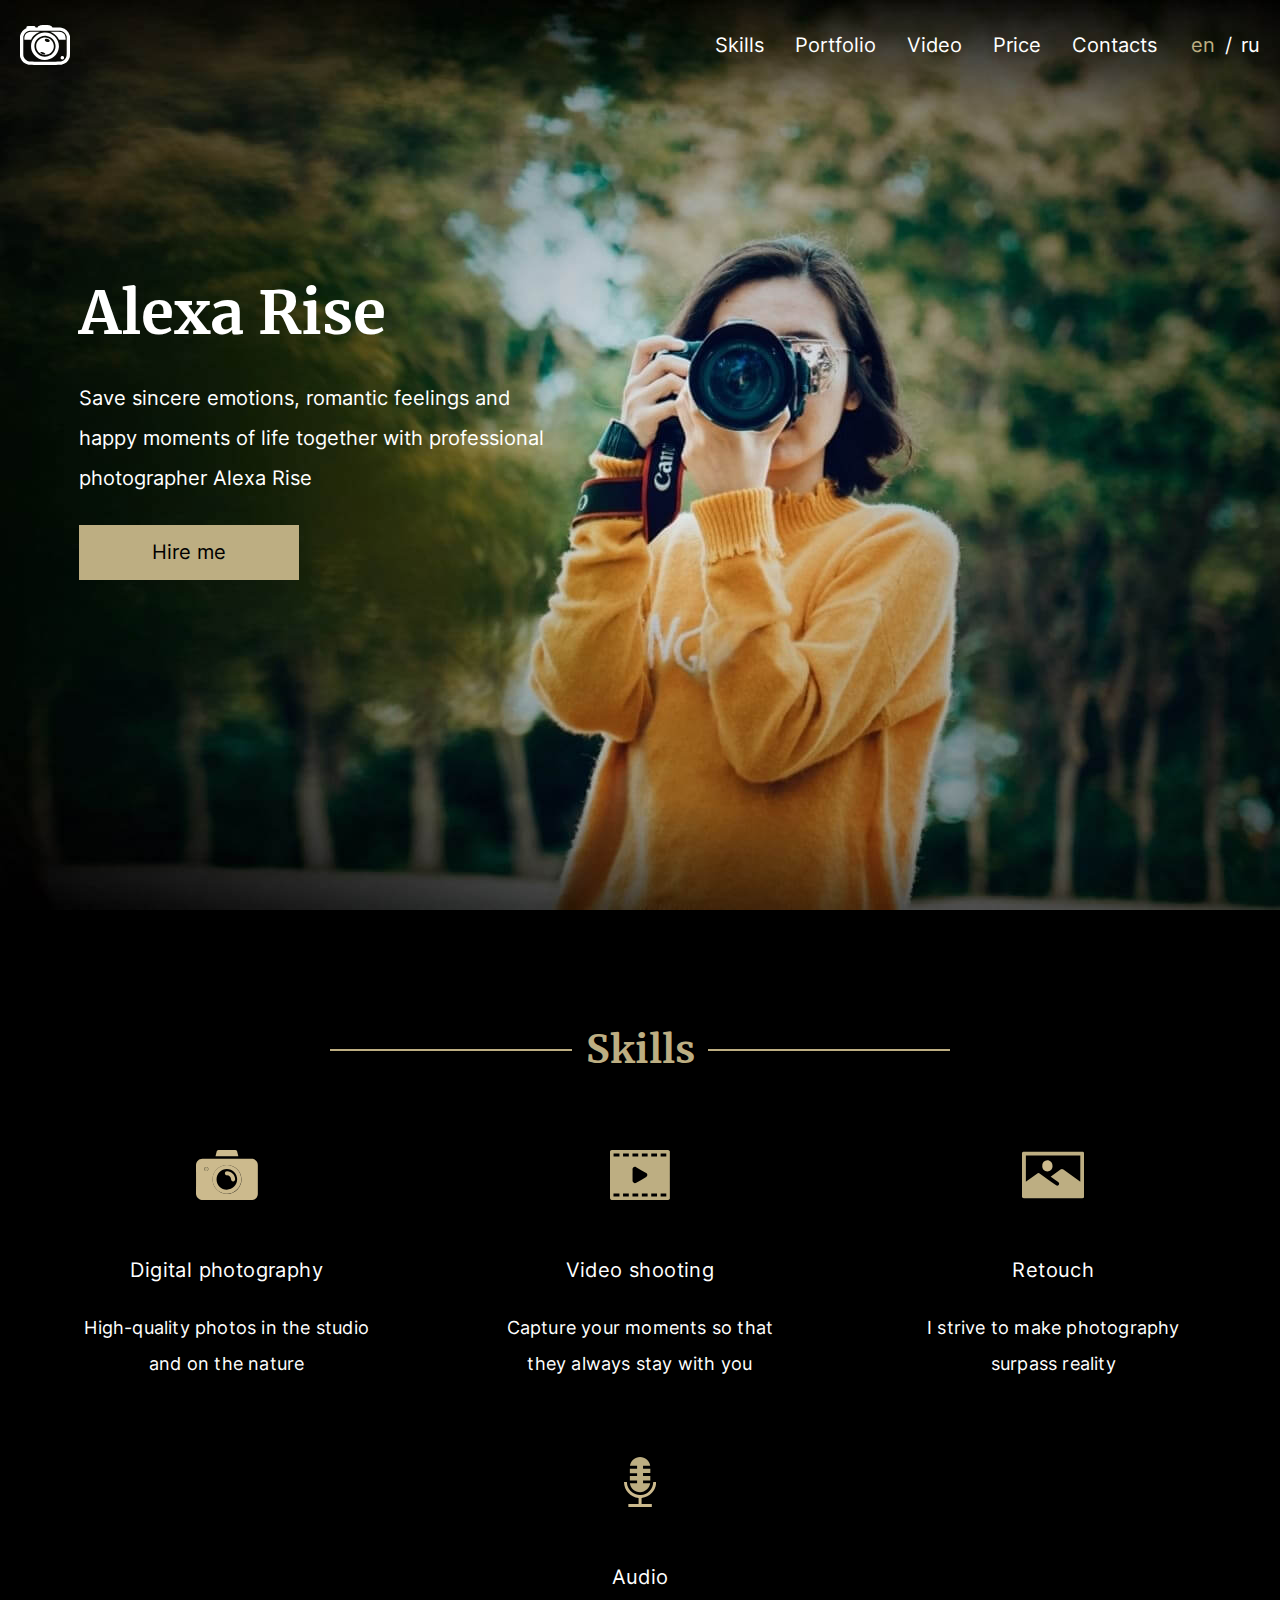
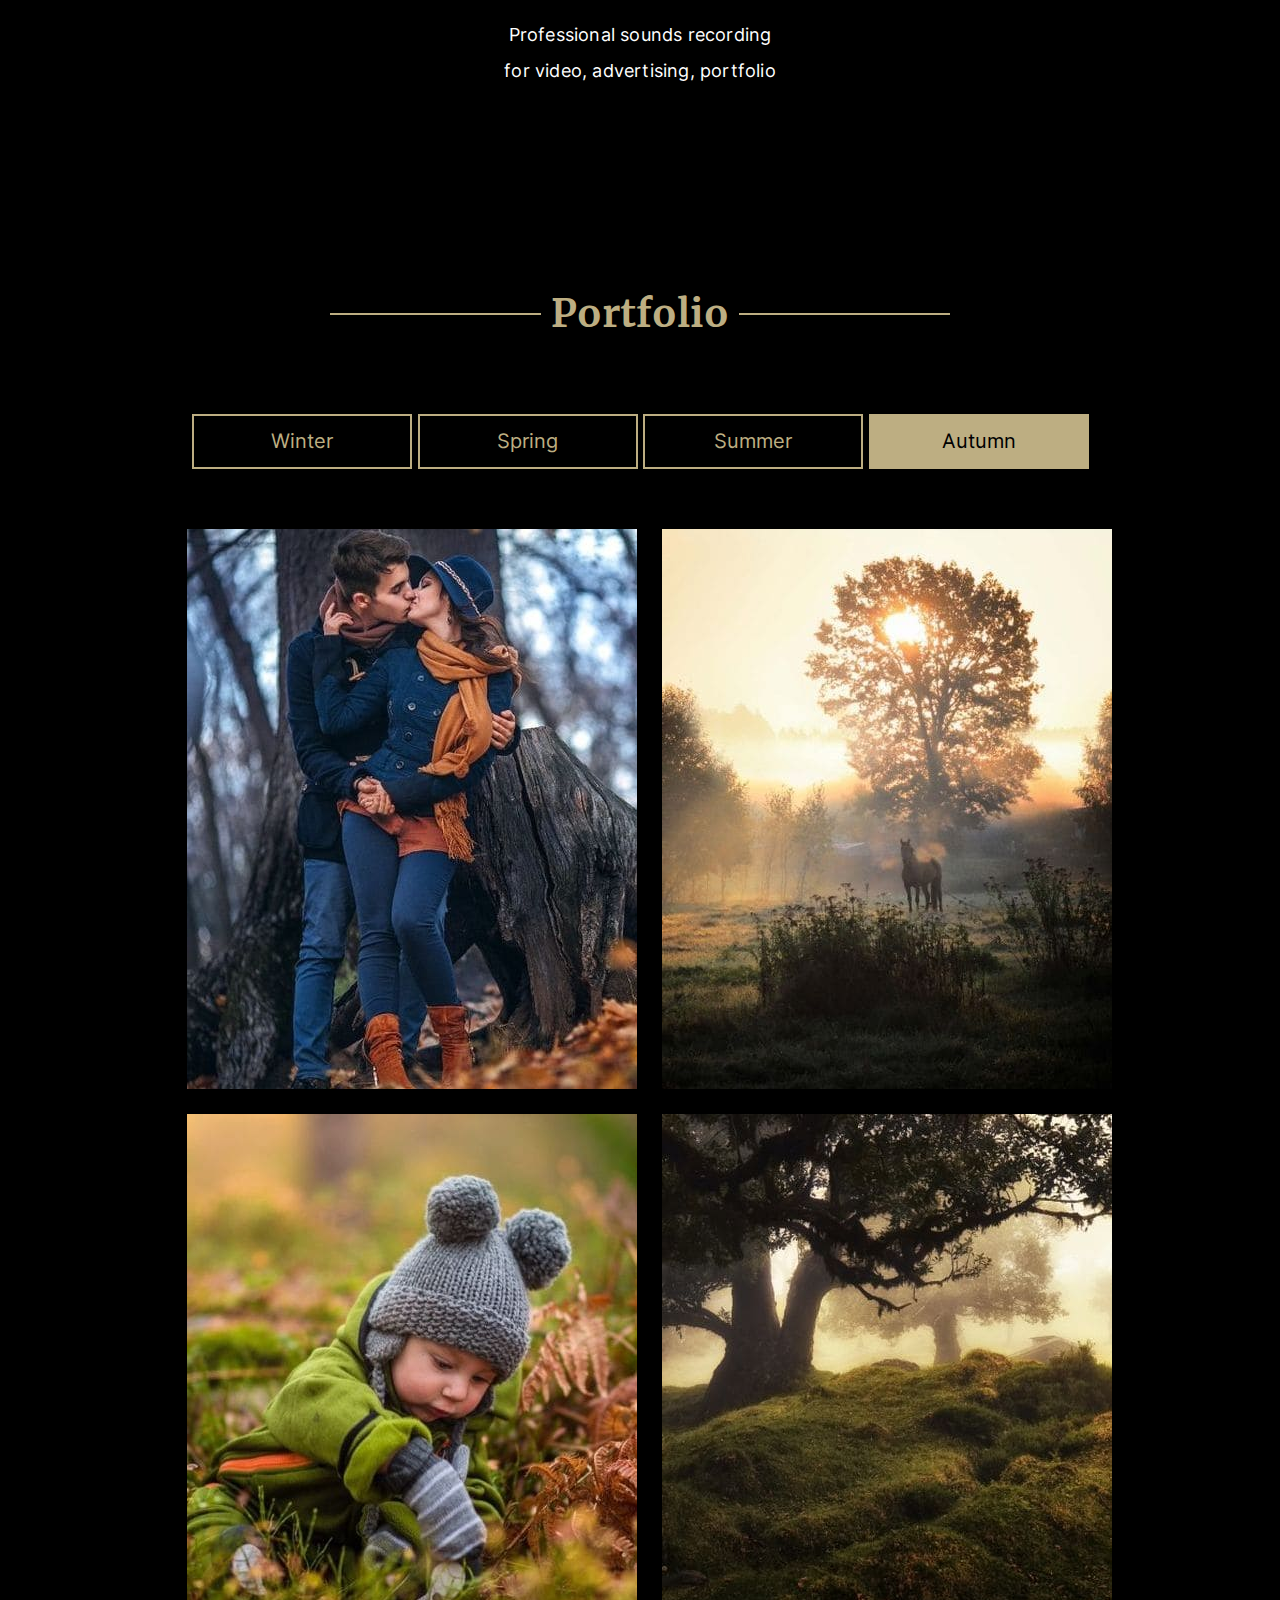
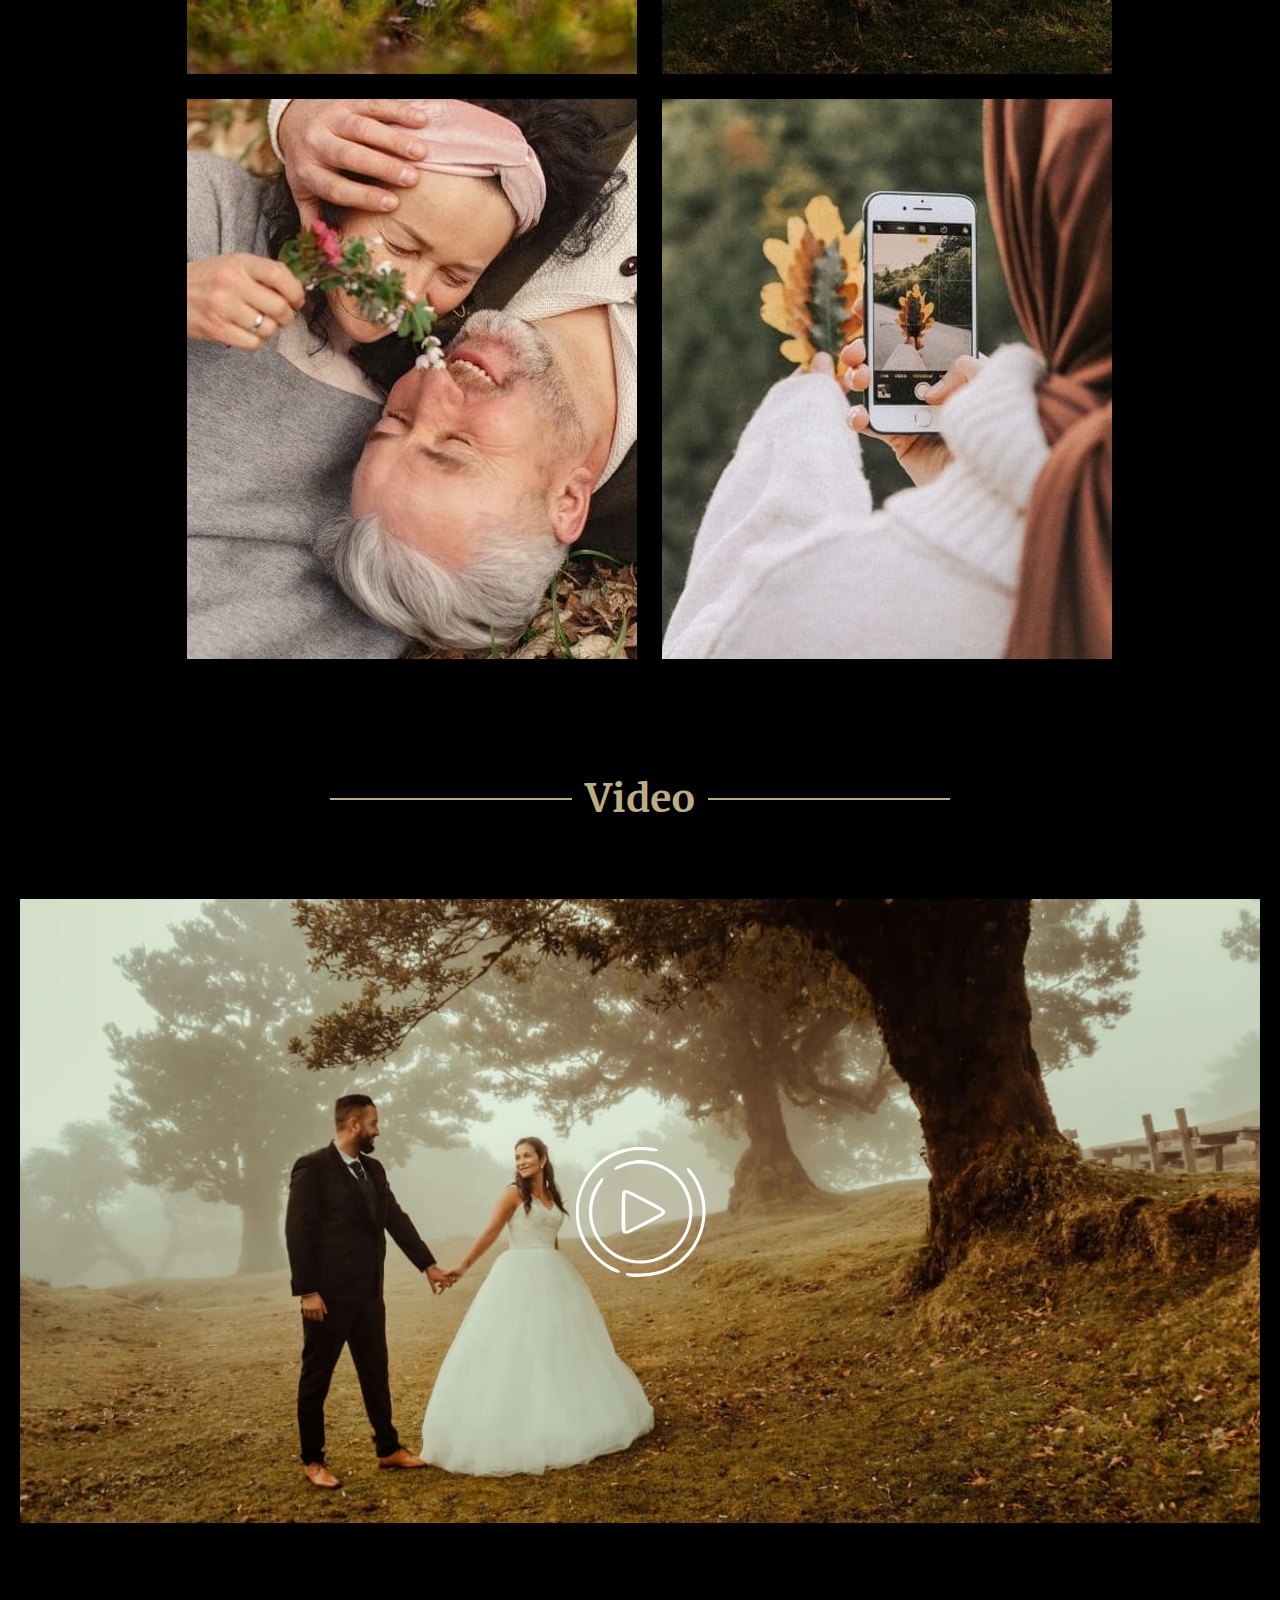
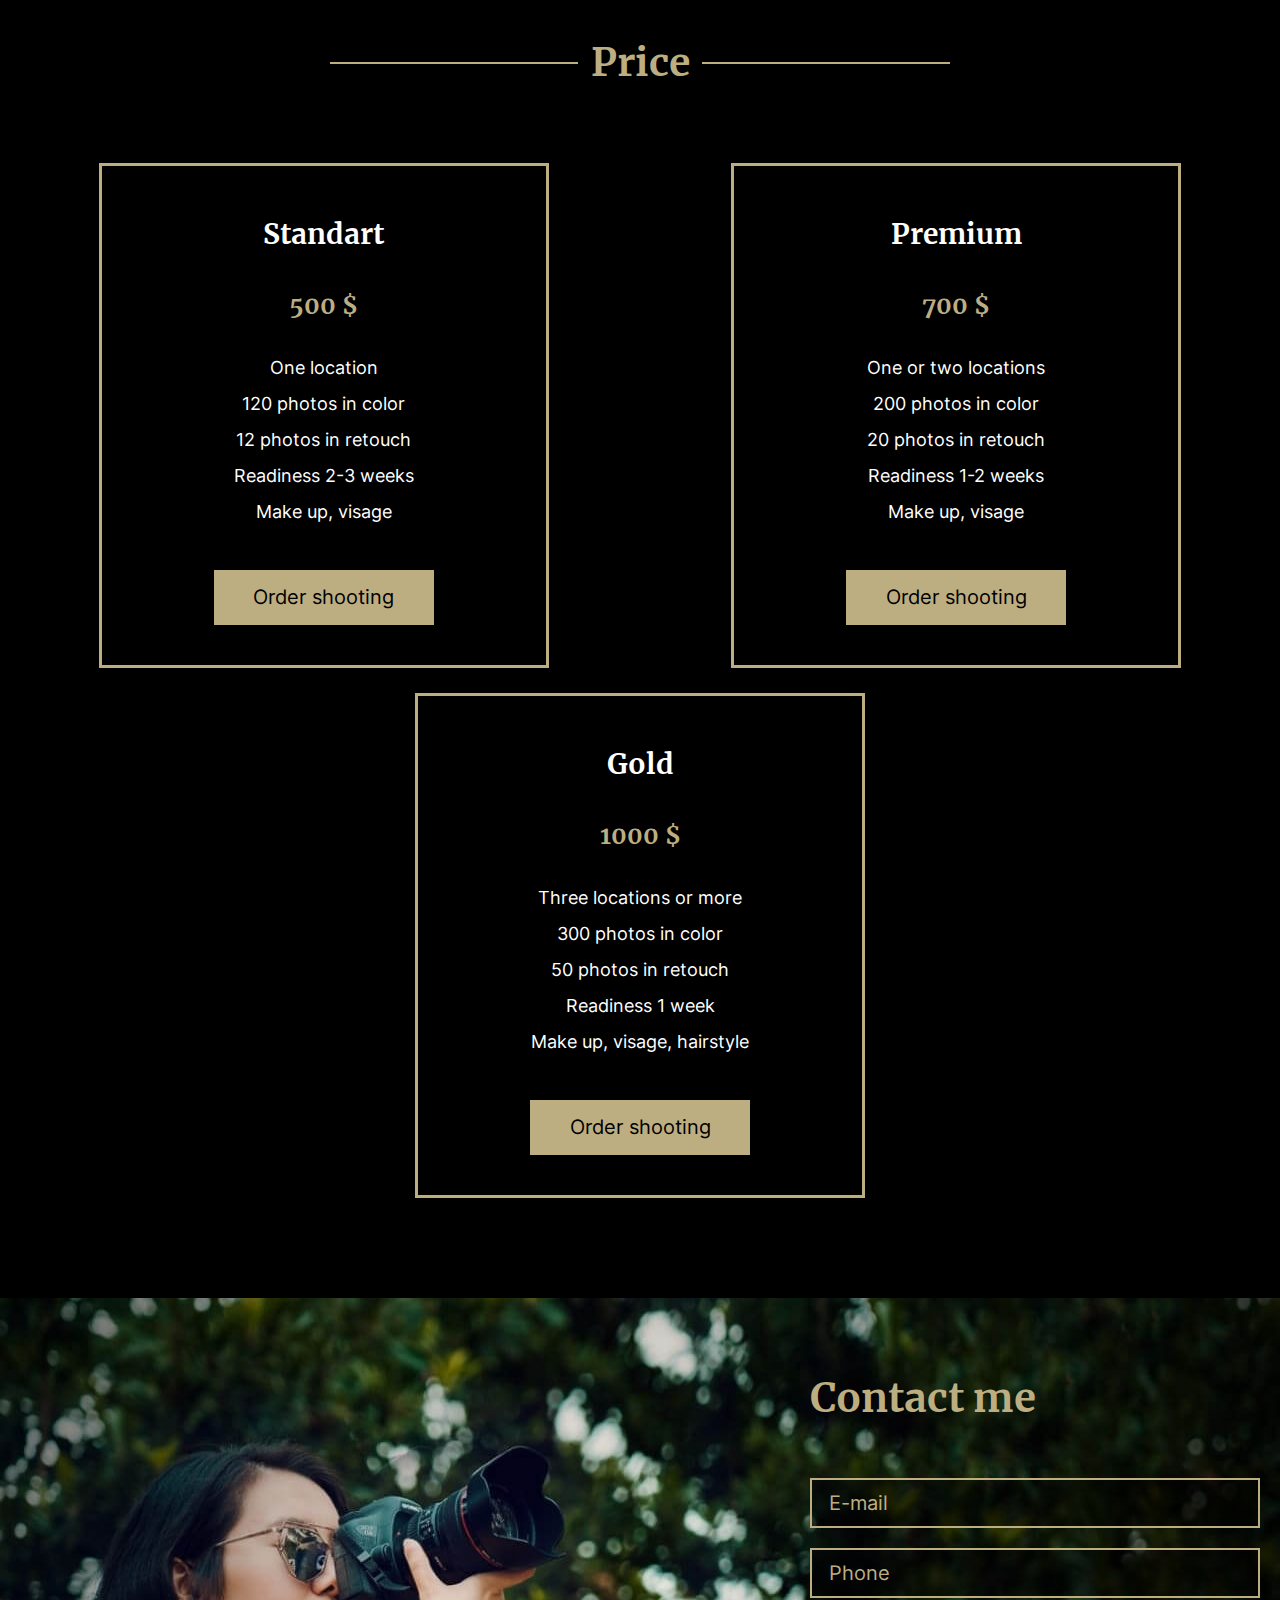
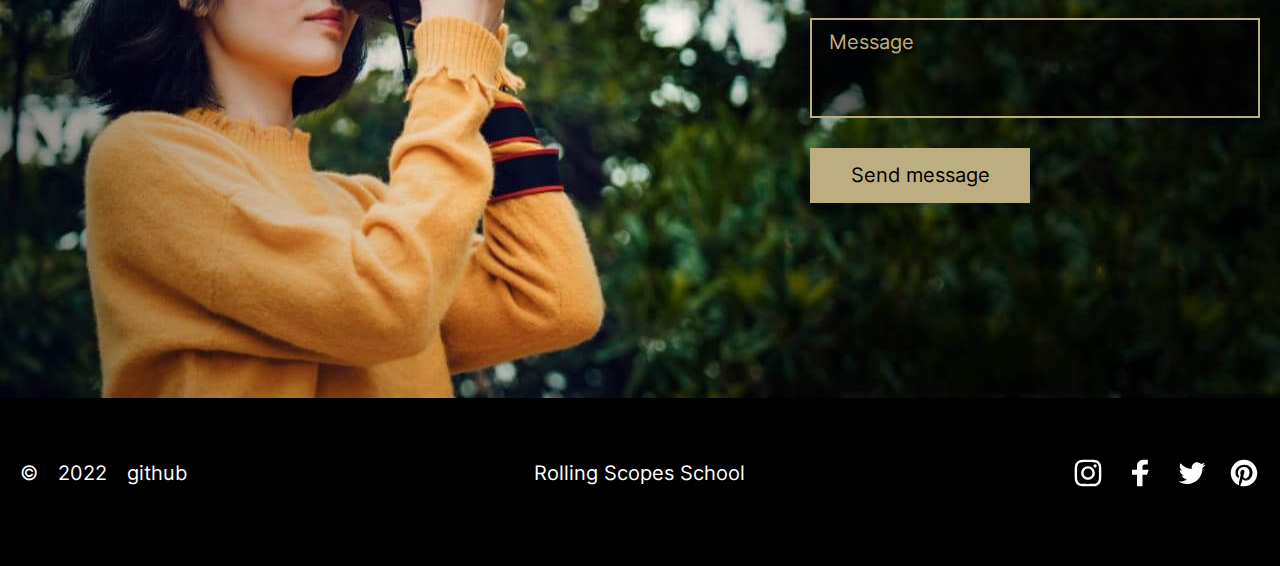
==== portfolio/index.html @ 7eafacd3 "feat: add function toggleTabs" ====
<!DOCTYPE html>
<html lang="en">

<head>
    <meta charset="UTF-8">
    <meta http-equiv="X-UA-Compatible" content="IE=edge">
    <meta name="viewport" content="width=device-width, initial-scale=1.0">
    <link rel="shortcut icon" href="assets/img/favicon.ico" type="image/x-icon">
    <link rel="stylesheet" href="styles/index.css">
    <script async src="js/cash.js"></script>
    <script defer src="js/index.js"></script>
    <title>Portfolio</title>
</head>

<body>
    <header class="header">
        <div class="container">
            <div class="header__inner">
                <svg class="icon">
                    <use xlink:href="assets/svg/sprite.svg#logo"></use>
                </svg>
                <nav class="nav ">
                    <ul class="nav__list">
                        <li class="nav__link"><a href="#skills">Skills</a></li>
                        <li class="nav__link"><a href="#portfolio">Portfolio</a></li>
                        <li class="nav__link"><a href="#video">Video</a></li>
                        <li class="nav__link"><a href="#price">Price</a></li>
                        <li class="nav__link"><a href="#contacts">Contacts</a></li>
                    </ul>
                </nav>
                <div class="lang">
                    <span class="lang__en">en</span> <span>/</span> <span class="lang__ru">ru</span>
                </div>
                <div class="hamburger" id="hamburger-1">
                    <span class="line"></span>
                    <span class="line"></span>
                    <span class="line"></span>
                </div>
                <nav class="hamburger-nav">
                    <ul class="hamburger-nav__list">
                        <li class="hamburger-nav__link"><a href="#skills">Skills</a></li>
                        <li class="hamburger-nav__link"><a href="#portfolio">Portfolio</a></li>
                        <li class="hamburger-nav__link"><a href="#video">Video</a></li>
                        <li class="hamburger-nav__link"><a href="#price">Price</a></li>
                        <li class="hamburger-nav__link"><a href="#contacts">Contacts</a></li>
                    </ul>
                </nav>
            </div>
        </div>
    </header>
    <main class="main">
        <section class="hero" id="hero">
            <div class="container">
                <div class="hero__inner">
                    <h1 class="hero__title">Alexa Rise</h1>
                    <div class="hero__text">Save sincere emotions, romantic feelings and happy moments of life together
                        with
                        professional photographer Alexa Rise</div>
                    <button class="btn active">Hire me</button>
                </div>
            </div>
        </section>
        <section class="skills" id="skills">
            <div class="container">
                <div class="skills__inner">
                    <div class="title">
                        <h2>Skills</h2>
                    </div>
                    <div class="content">
                        <div class="content__item">
                            <div class="content__item__title">Digital photography</div>
                            <div class="content__item__text">High-quality photos in the studio and on the nature</div>
                        </div>
                        <div class="content__item">
                            <div class="content__item__title">Video shooting</div>
                            <div class="content__item__text">Capture your moments so that they&nbsp;always stay with you
                            </div>
                        </div>
                        <div class="content__item">
                            <div class="content__item__title">Retouch</div>
                            <div class="content__item__text">I strive to make photography surpass reality</div>
                        </div>
                        <div class="content__item">
                            <div class="content__item__title">Audio</div>
                            <div class="content__item__text">Professional sounds recording for&nbsp;video, advertising,
                                portfolio</div>
                        </div>
                    </div>
                </div>
            </div>
        </section>
        <section class="portfolio" id="portfolio">
            <div class="container">
                <div class="portfolio__inner">
                    <div class="title">
                        <h2>Portfolio</h2>
                    </div>
                    <div class="tabs">
                        <div class="tabs__item">
                            <button class="btn" data-season="winter">Winter</button>
                            <button class="btn" data-season="spring">Spring</button>
                        </div>
                        <div class="tabs__item">
                            <button class="btn" data-season="summer">Summer</button>
                            <button class="btn active" data-season="autumn">Autumn</button>
                        </div>
                    </div>
                    <div class="tabs-content">
                        <img src="assets/img/autumn/1.jpg" alt="photo">
                        <img src="assets/img/autumn/2.jpg" alt="photo">
                        <img src="assets/img/autumn/3.jpg" alt="photo">
                        <img src="assets/img/autumn/4.jpg" alt="photo">
                        <img src="assets/img/autumn/5.jpg" alt="photo">
                        <img src="assets/img/autumn/6.jpg" alt="photo">
                    </div>
                </div>
            </div>
        </section>
        <section class="video" id="video">
            <div class="container">
                <div class="video__inner">
                    <div class="title">
                        <h2>Video</h2>
                    </div>
                    <div class="video-content">
                        <img class="video-content__player" src="assets/img/video_player.jpg" alt="video">
                        <button class="video-content__btn active"><svg class="icon">
                                <use xlink:href="assets/svg/sprite.svg#play_unvisited"></use>
                            </svg></button>
                    </div>
                </div>
            </div>
        </section>
        <section class="price" id="price">
            <div class="container">
                <div class="price__inner">
                    <div class="title">
                        <h2>Price</h2>
                    </div>
                    <div class="cards">
                        <div class="cards__item">
                            <div class="cards__item-header">Standart</div>
                            <div class="cards__item-price">500 $</div>
                            <div class="cards__item-text">One location <br>
                                120 photos in color <br>
                                12 photos in retouch <br>
                                Readiness 2-3 weeks <br>
                                Make up, visage <br>
                            </div>
                            <button class="btn active">Order shooting</button>
                        </div>
                        <div class="cards__item">
                            <div class="cards__item-header">Premium</div>
                            <div class="cards__item-price">700 $</div>
                            <div class="cards__item-text">One or two locations <br>
                                200 photos in color <br>
                                20 photos in retouch <br>
                                Readiness 1-2 weeks <br>
                                Make up, visage <br>
                            </div>
                            <button class="btn active">Order shooting</button>
                        </div>
                        <div class="cards__item">
                            <div class="cards__item-header">Gold</div>
                            <div class="cards__item-price">1000 $</div>
                            <div class="cards__item-text">Three locations or more <br>
                                300 photos in color <br>
                                50 photos in retouch <br>
                                Readiness 1 week <br>
                                Make up, visage, hairstyle <br>
                            </div>
                            <button class="btn active">Order shooting</button>
                        </div>
                    </div>
                </div>
            </div>
        </section>
        <section class="contacts" id="contacts">
            <div class="container">
                <div class="contacts__inner">
                    <form action="#" class="form">
                        <h2 class="form__title">Contact me</h2>
                        <input class="form__email" type="email" name="email" placeholder="E-mail" required>
                        <input class="form__tel" type="tel" name="tel" placeholder="Phone" required>
                        <textarea class="form__textarea" name="message" placeholder="Message"></textarea>
                        <button class="btn active" type="submit" name="submit">Send message</button>
                    </form>
                </div>
            </div>
        </section>
    </main>
    <footer class="footer">
        <div class="container">
            <div class="footer__inner">
                <div class="footer__inner-copy"><span>©</span><span>2022</span><a href="https://github.com/diXrom"
                        target="_blank">github</a></div>
                <div class="footer__inner-rss"><a href="https://rs.school/js-stage0/" target="_blank">Rolling Scopes
                        School</a></div>
                <div class="footer__inner-contacts">
                    <ul>
                        <li><a href="#"><svg class="icon">
                                    <use xlink:href="assets/svg/sprite.svg#inst"></use>
                                </svg></a></li>
                        <li><a href="#"><svg class="icon">
                                    <use xlink:href="assets/svg/sprite.svg#fb"></use>
                                </svg></a></li>
                        <li><a href="#"><svg class="icon">
                                    <use xlink:href="assets/svg/sprite.svg#tw"></use>
                                </svg></a></li>
                        <li><a href="#"><svg class="icon">
                                    <use xlink:href="assets/svg/sprite.svg#pinterest"></use>
                                </svg></a></li>
                    </ul>
                </div>
            </div>
        </div>
    </footer>
</body>

</html>
---- portfolio/styles/index.css ----
/*========================== Typography =================================================================*/
@font-face {
  font-family: Merriweather;
  src: url("../assets/fonts/MerriweatherSans-Bold.ttf");
  font-weight: 700;
}

@font-face {
  font-family: Inter;
  src: url("../assets/fonts/Inter-Bold.ttf");
  font-weight: 700;
}

@font-face {
  font-family: Inter;
  src: url("../assets/fonts/Inter-Regular.ttf");
  font-weight: 400;
}

/*========================== Normalize =================================================================*/
html {
  line-height: 1.15;
  /* 1 */
  -webkit-text-size-adjust: 100%;
  /* 2 */
}

body {
  margin: 0;
}

main {
  display: block;
}

h1 {
  font-size: 2em;
  margin: 0.67em 0;
}

hr {
  -webkit-box-sizing: content-box;
          box-sizing: content-box;
  /* 1 */
  height: 0;
  /* 1 */
  overflow: visible;
  /* 2 */
}

pre {
  font-family: monospace, monospace;
  /* 1 */
  font-size: 1em;
  /* 2 */
}

a {
  background-color: transparent;
}

abbr[title] {
  border-bottom: none;
  /* 1 */
  text-decoration: underline;
  /* 2 */
  -webkit-text-decoration: underline dotted;
          text-decoration: underline dotted;
  /* 2 */
}

b,
strong {
  font-weight: bolder;
}

code,
kbd,
samp {
  font-family: monospace, monospace;
  /* 1 */
  font-size: 1em;
  /* 2 */
}

small {
  font-size: 80%;
}

sub,
sup {
  font-size: 75%;
  line-height: 0;
  position: relative;
  vertical-align: baseline;
}

sub {
  bottom: -0.25em;
}

sup {
  top: -0.5em;
}

img {
  border-style: none;
}

button,
input,
optgroup,
select,
textarea {
  font-family: inherit;
  /* 1 */
  font-size: 100%;
  /* 1 */
  line-height: 1.15;
  /* 1 */
  margin: 0;
  /* 2 */
}

button,
input {
  /* 1 */
  overflow: visible;
}

button,
select {
  /* 1 */
  text-transform: none;
}

button,
[type="button"],
[type="reset"],
[type="submit"] {
  -webkit-appearance: button;
}

button::-moz-focus-inner,
[type="button"]::-moz-focus-inner,
[type="reset"]::-moz-focus-inner,
[type="submit"]::-moz-focus-inner {
  border-style: none;
  padding: 0;
}

button:-moz-focusring,
[type="button"]:-moz-focusring,
[type="reset"]:-moz-focusring,
[type="submit"]:-moz-focusring {
  outline: 1px dotted ButtonText;
}

fieldset {
  padding: 0.35em 0.75em 0.625em;
}

legend {
  -webkit-box-sizing: border-box;
          box-sizing: border-box;
  /* 1 */
  color: inherit;
  /* 2 */
  display: table;
  /* 1 */
  max-width: 100%;
  /* 1 */
  padding: 0;
  /* 3 */
  white-space: normal;
  /* 1 */
}

progress {
  vertical-align: baseline;
}

textarea {
  overflow: auto;
}

[type="checkbox"],
[type="radio"] {
  -webkit-box-sizing: border-box;
          box-sizing: border-box;
  /* 1 */
  padding: 0;
  /* 2 */
}

[type="number"]::-webkit-inner-spin-button,
[type="number"]::-webkit-outer-spin-button {
  height: auto;
}

[type="search"] {
  -webkit-appearance: textfield;
  /* 1 */
  outline-offset: -2px;
  /* 2 */
}

[type="search"]::-webkit-search-decoration {
  -webkit-appearance: none;
}

::-webkit-file-upload-button {
  -webkit-appearance: button;
  /* 1 */
  font: inherit;
  /* 2 */
}

details {
  display: block;
}

summary {
  display: list-item;
}

template {
  display: none;
}

[hidden] {
  display: none;
}

/*========================== PAGE/reset/tools ======================================================================*/
*,
*::after,
*::before {
  -webkit-box-sizing: border-box;
          box-sizing: border-box;
}

html {
  scroll-behavior: smooth;
}

a {
  color: inherit;
  text-decoration: none;
}

h1,
h2,
h3 {
  margin: 0;
}

html,
body {
  font-family: Inter, sans-serif;
  font-weight: 400;
  font-size: 20px;
  line-height: 50px;
  color: #ffffff;
  background: #000000;
}

@media (max-width: 768px) {
  html,
  body {
    overflow-x: hidden;
  }
}

.container {
  max-width: 1440px;
  margin: 0 auto;
  padding: 0 20px;
}

@media (max-width: 485px) {
  .container {
    overflow-x: hidden;
  }
}

.icon {
  width: 50px;
  height: 50px;
  fill: #ffffff;
  -webkit-transition: fill 0.3s ease-in-out;
  transition: fill 0.3s ease-in-out;
}

.icon:hover {
  fill: #bdae82;
}

.btn {
  height: 55px;
  width: 220px;
  font-family: inherit;
  background-color: transparent;
  border: 2px solid #bdae82;
  color: #bdae82;
  cursor: pointer;
  -webkit-transition: color 0.3s ease-in-out;
  transition: color 0.3s ease-in-out;
}

.btn.active {
  background-color: #bdae82;
  border: 0;
  color: #000000;
}

.btn:hover {
  color: #ffffff;
}

.hide {
  display: none;
}

.show {
  display: block;
}

/*========================== HEADER ======================================================================*/
.header {
  background: url(../assets/img/bg1.jpg) no-repeat center 0;
}

@media (max-width: 768px) {
  .header {
    height: 30px;
    background-position: -5px -30px;
    background-size: auto 620px;
  }
}

.header__inner {
  display: -webkit-box;
  display: -ms-flexbox;
  display: flex;
  -webkit-box-align: center;
      -ms-flex-align: center;
          align-items: center;
}

@media (max-width: 768px) {
  .header__inner {
    padding: 20px 28px;
  }
}

@media (max-width: 768px) {
  .header__inner .icon {
    margin-left: 13px;
  }
}

@media (max-width: 350px) {
  .header__inner {
    -ms-flex-wrap: wrap;
        flex-wrap: wrap;
    -webkit-box-pack: start;
        -ms-flex-pack: start;
            justify-content: start;
    text-align: start;
    -webkit-box-align: start;
        -ms-flex-align: start;
            align-items: start;
  }
}

@media (max-width: 350px) {
  .header__inner > * {
    -webkit-box-flex: 1;
        -ms-flex: 1 1 100%;
            flex: 1 1 100%;
  }
}

.nav {
  margin-left: auto;
  -webkit-transition: all 0.3s ease-in-out;
  transition: all 0.3s ease-in-out;
}

.nav__list {
  display: -webkit-box;
  display: -ms-flexbox;
  display: flex;
}

.nav__link {
  list-style: none;
  margin-right: 31px;
}

.nav__link a {
  -webkit-transition: color 0.3s ease-in-out;
  transition: color 0.3s ease-in-out;
}

.nav__link a:hover {
  color: #bdae82;
}

@media (max-width: 768px) {
  .nav {
    display: none;
  }
}

.hamburger-nav {
  position: absolute;
  z-index: 10;
  top: 0;
  display: none;
  height: 100vh;
  width: 80%;
  right: -768px;
  -webkit-transition: right 0.5s ease-in-out;
  transition: right 0.5s ease-in-out;
  background: #000000;
}

@media (max-width: 768px) {
  .hamburger-nav {
    display: block;
  }
}

@media (max-width: 620px) {
  .hamburger-nav {
    width: 100%;
    text-align: center;
  }
}

.hamburger-nav__list {
  display: -webkit-box;
  display: -ms-flexbox;
  display: flex;
  -webkit-box-orient: vertical;
  -webkit-box-direction: normal;
      -ms-flex-direction: column;
          flex-direction: column;
  margin: 146px 124px;
  padding: 0;
}

.hamburger-nav__link {
  list-style: none;
  margin-bottom: 34px;
}

.hamburger-nav__link a {
  -webkit-transition: color 0.3s ease-in-out;
  transition: color 0.3s ease-in-out;
  font-size: 35px;
}

.hamburger-nav__link a:hover {
  color: #bdae82;
}

.hamburger-nav.active {
  right: 0;
}

.lang__en {
  color: #bdae82;
  cursor: pointer;
}

@media (max-width: 768px) {
  .lang__en {
    margin-right: -10.6px;
  }
}

.lang__ru {
  cursor: pointer;
}

.lang span:not(first-child) {
  margin-left: 3.4px;
}

@media (max-width: 768px) {
  .lang span:not(first-child) {
    margin-left: 15.4px;
  }
}

@media (max-width: 768px) {
  .lang {
    margin-left: auto;
  }
}

.hamburger:hover {
  cursor: pointer;
}

.hamburger.active .line:nth-child(2) {
  opacity: 0;
}

.hamburger.active .line:nth-child(1) {
  -webkit-transform: translateY(12px) rotate(45deg);
          transform: translateY(12px) rotate(45deg);
}

.hamburger.active .line:nth-child(3) {
  -webkit-transform: translateY(-9.5px) rotate(-45deg);
          transform: translateY(-9.5px) rotate(-45deg);
}

.hamburger .line {
  display: none;
  width: 50px;
  height: 3px;
  background-color: #ecf0f1;
  margin: 8px 0 8px 20px;
  -webkit-transition: -webkit-transform 0.3s ease-in-out;
  transition: -webkit-transform 0.3s ease-in-out;
  transition: transform 0.3s ease-in-out;
  transition: transform 0.3s ease-in-out, -webkit-transform 0.3s ease-in-out;
}

@media (max-width: 768px) {
  .hamburger .line {
    display: block;
  }
}

.hamburger.active {
  position: absolute;
  top: 25px;
  right: 48px;
  z-index: 11;
}

/*========================== HERO ========================================================================*/
.hero {
  background-image: url("../assets/img/bg1.jpg");
  background-position: center -90px;
  background-repeat: no-repeat;
}

@media (max-width: 768px) {
  .hero {
    height: 590px;
    background-position: -5px -60px;
    background-size: auto 620px;
  }
}

.hero__inner {
  padding: 157px 0 330px 59px;
  max-width: 549px;
}

@media (max-width: 768px) {
  .hero__inner {
    padding: 157px 100px 330px 40px;
  }
}

.hero__title {
  font-family: Merriweather, serif;
  font-weight: bold;
  font-size: 60px;
  line-height: 131px;
}

@media (max-width: 768px) {
  .hero__title {
    font-weight: 400;
    font-size: 32px;
    line-height: 26px;
    padding-bottom: 40px;
  }
}

.hero__text {
  margin-bottom: 27px;
  font-family: Inter;
  font-weight: 400;
  font-size: 20px;
  line-height: 40px;
}

@media (max-width: 768px) {
  .hero__text {
    line-height: 24px;
    padding-bottom: 32px;
  }
}

/*========================== SKILLS ======================================================================*/
@media (max-width: 768px) {
  .skills__inner {
    padding: 0 20px;
  }
}

.skills__inner .title {
  position: relative;
  padding-top: 100px;
  padding-bottom: 60px;
  width: 50%;
  margin: 0 auto;
  font-family: Merriweather;
  font-weight: bold;
  font-size: 26px;
  line-height: 80px;
  text-align: center;
  color: #bdae82;
  overflow-x: hidden;
}

@media (max-width: 768px) {
  .skills__inner .title {
    padding-top: 50px;
    padding-bottom: 44px;
    font-size: 22px;
    width: 55%;
    margin: 0 167px 0 160px;
  }
}

@media (max-width: 750px) {
  .skills__inner .title {
    width: 50%;
    margin: 0 auto;
  }
}

.skills__inner .title::after {
  content: "";
  display: block;
  height: 2px;
  width: 39%;
  position: absolute;
  top: 58%;
  right: 0;
  background-color: #bdae82;
}

@media (max-width: 1268px) {
  .skills__inner .title::after {
    width: 32%;
  }
}

@media (max-width: 768px) {
  .skills__inner .title::after {
    top: 51%;
  }
}

@media (max-width: 700px) {
  .skills__inner .title::after {
    width: 25%;
  }
}

.skills__inner .title::before {
  content: "";
  display: block;
  height: 2px;
  width: 39%;
  position: absolute;
  top: 58%;
  left: 0;
  background-color: #bdae82;
}

@media (max-width: 1268px) {
  .skills__inner .title::before {
    width: 32%;
  }
}

@media (max-width: 768px) {
  .skills__inner .title::before {
    top: 51%;
  }
}

@media (max-width: 700px) {
  .skills__inner .title::before {
    width: 25%;
  }
}

.content {
  display: -webkit-box;
  display: -ms-flexbox;
  display: flex;
  -webkit-box-pack: justify;
      -ms-flex-pack: justify;
          justify-content: space-between;
  -ms-flex-wrap: wrap;
      flex-wrap: wrap;
}

@media (max-width: 1337px) {
  .content {
    -ms-flex-pack: distribute;
        justify-content: space-around;
    -ms-flex-line-pack: justify;
        align-content: space-between;
  }
}

.content__item {
  padding-top: 95px;
  max-width: 320px;
  text-align: center;
}

@media (max-width: 1337px) {
  .content__item {
    padding-bottom: 75px;
  }
}

@media (max-width: 768px) {
  .content__item {
    padding-top: 76px;
    width: 300px;
  }
}

.content__item:nth-child(1) {
  background: url("../assets/svg/camera.svg") center top/62px 50px no-repeat;
}

.content__item:nth-child(2) {
  background: url("../assets/svg/video.svg") center top/62px 50px no-repeat;
}

@media (max-width: 768px) {
  .content__item:nth-child(2) {
    margin-right: -15px;
  }
}

.content__item:nth-child(3) {
  background: url("../assets/svg/image.svg") center top/62px 50px no-repeat;
}

.content__item:nth-child(4) {
  background: url("../assets/svg/mic.svg") center top/62px 50px no-repeat;
}

@media (max-width: 768px) {
  .content__item:nth-child(4) {
    margin-right: -15px;
  }
}

.content__item__title {
  margin-bottom: 15px;
  letter-spacing: 0.4px;
}

.content__item__text {
  font-size: 18px;
  line-height: 36px;
  letter-spacing: 0.2px;
}

@media (max-width: 768px) {
  .content__item__text {
    line-height: 22px;
    letter-spacing: 0;
  }
}

/*========================== PORTFOLIO ===================================================================*/
.portfolio__inner .title {
  position: relative;
  padding-top: 110px;
  padding-bottom: 60px;
  width: 50%;
  margin: 0 auto;
  font-family: Merriweather;
  font-weight: bold;
  font-size: 26px;
  line-height: 80px;
  text-align: center;
  color: #bdae82;
  overflow-x: hidden;
}

@media (max-width: 768px) {
  .portfolio__inner .title {
    padding-top: 85px;
    padding-bottom: 50px;
    font-size: 22px;
    width: 50%;
    margin: 0 167px 0 187px;
  }
}

@media (max-width: 750px) {
  .portfolio__inner .title {
    width: 50%;
    margin: 0 auto;
  }
}

@media (max-width: 650px) {
  .portfolio__inner .title {
    width: 70%;
  }
}

.portfolio__inner .title::after {
  content: "";
  display: block;
  height: 2px;
  width: 39%;
  position: absolute;
  top: 58%;
  right: 0;
  background-color: #bdae82;
}

@media (min-width: 1269px) {
  .portfolio__inner .title::after {
    width: 34%;
    top: 59.5%;
  }
}

@media (max-width: 1268px) {
  .portfolio__inner .title::after {
    width: 24%;
  }
}

@media (max-width: 768px) {
  .portfolio__inner .title::after {
    top: 57.5%;
  }
}

@media (max-width: 700px) {
  .portfolio__inner .title::after {
    width: 25%;
  }
}

.portfolio__inner .title::before {
  content: "";
  display: block;
  height: 2px;
  width: 39%;
  position: absolute;
  top: 58%;
  left: 0;
  background-color: #bdae82;
}

@media (min-width: 1269px) {
  .portfolio__inner .title::before {
    width: 34%;
    top: 59.5%;
  }
}

@media (max-width: 1268px) {
  .portfolio__inner .title::before {
    width: 24%;
  }
}

@media (max-width: 768px) {
  .portfolio__inner .title::before {
    top: 57.5%;
  }
}

@media (max-width: 700px) {
  .portfolio__inner .title::before {
    width: 25%;
  }
}

.tabs {
  display: -webkit-box;
  display: -ms-flexbox;
  display: flex;
  -ms-flex-wrap: wrap;
      flex-wrap: wrap;
  gap: 5px;
  -webkit-box-pack: center;
      -ms-flex-pack: center;
          justify-content: center;
  margin-bottom: 60px;
}

@media (max-width: 768px) {
  .tabs__item {
    margin-left: 18px;
  }
}

@media (max-width: 521px) {
  .tabs {
    text-align: center;
  }
}

.tabs-content {
  display: -webkit-box;
  display: -ms-flexbox;
  display: flex;
  gap: 25px;
  -ms-flex-wrap: wrap;
      flex-wrap: wrap;
  -webkit-box-pack: center;
      -ms-flex-pack: center;
          justify-content: center;
}

@media (max-width: 1456px) {
  .tabs-content {
    margin-left: 18px;
  }
}

/*========================== VIDEO =======================================================================*/
.video__inner .title {
  position: relative;
  padding-top: 100px;
  padding-bottom: 60px;
  width: 50%;
  margin: 0 auto;
  font-family: Merriweather;
  font-weight: bold;
  font-size: 26px;
  line-height: 80px;
  text-align: center;
  color: #bdae82;
  overflow-x: hidden;
}

@media (max-width: 768px) {
  .video__inner .title {
    padding-top: 80px;
    padding-bottom: 50px;
    font-size: 22px;
    width: 50%;
    margin: 0 167px 0 187px;
  }
}

@media (max-width: 750px) {
  .video__inner .title {
    width: 50%;
    margin: 0 auto;
  }
}

.video__inner .title::after {
  content: "";
  display: block;
  height: 2px;
  width: 39%;
  position: absolute;
  top: 58%;
  right: 0;
  background-color: #bdae82;
}

@media (max-width: 1268px) {
  .video__inner .title::after {
    width: 32%;
  }
}

@media (max-width: 768px) {
  .video__inner .title::after {
    top: 56.5%;
  }
}

@media (max-width: 700px) {
  .video__inner .title::after {
    width: 25%;
  }
}

.video__inner .title::before {
  content: "";
  display: block;
  height: 2px;
  width: 39%;
  position: absolute;
  top: 58%;
  left: 0;
  background-color: #bdae82;
}

@media (max-width: 1268px) {
  .video__inner .title::before {
    width: 32%;
  }
}

@media (max-width: 768px) {
  .video__inner .title::before {
    top: 56.5%;
  }
}

@media (max-width: 700px) {
  .video__inner .title::before {
    width: 25%;
  }
}

.video-content {
  position: relative;
}

@media (max-width: 768px) {
  .video-content {
    margin: 0 -20px;
    overflow-x: hidden;
  }
}

.video-content__btn {
  position: absolute;
  top: 50%;
  left: 50%;
  background: transparent;
  border: 0;
}

.video-content__btn .icon {
  width: 130px;
  height: 130px;
  -webkit-transform: translate(-54%, -57%);
          transform: translate(-54%, -57%);
}

@media (max-width: 768px) {
  .video-content__btn .icon {
    width: 65px;
    height: 65px;
    -webkit-transform: translate(-49%, -64%);
            transform: translate(-49%, -64%);
  }
}

@media (min-width: 769px) {
  .video-content__player {
    width: 100%;
    max-width: 1400px;
  }
}

@media (max-width: 768px) {
  .video-content__player {
    max-width: 808px;
    height: 418px;
  }
}

/*========================== PRICE =======================================================================*/
.price__inner {
  margin-bottom: 100px;
}

@media (max-width: 768px) {
  .price__inner {
    margin-bottom: 13px;
  }
}

.price__inner .title {
  position: relative;
  padding-top: 82px;
  padding-bottom: 60px;
  width: 50%;
  margin: 0 auto;
  font-family: Merriweather;
  font-weight: bold;
  font-size: 26px;
  line-height: 80px;
  text-align: center;
  color: #bdae82;
  overflow-x: hidden;
}

@media (max-width: 768px) {
  .price__inner .title {
    padding-top: 62px;
    padding-bottom: 50px;
    font-size: 22px;
    width: 50%;
    margin: 0 167px 0 187px;
  }
}

@media (max-width: 750px) {
  .price__inner .title {
    width: 50%;
    margin: 0 auto;
  }
}

.price__inner .title::after {
  content: "";
  display: block;
  height: 2px;
  width: 39%;
  position: absolute;
  top: 58%;
  right: 0;
  background-color: #bdae82;
}

@media (min-width: 1269px) {
  .price__inner .title::after {
    width: 40%;
    top: 54.5%;
  }
}

@media (max-width: 1268px) {
  .price__inner .title::after {
    width: 33%;
  }
}

@media (max-width: 768px) {
  .price__inner .title::after {
    top: 53%;
  }
}

@media (max-width: 700px) {
  .price__inner .title::after {
    width: 25%;
  }
}

.price__inner .title::before {
  content: "";
  display: block;
  height: 2px;
  width: 39%;
  position: absolute;
  top: 58%;
  left: 0;
  background-color: #bdae82;
}

@media (min-width: 1269px) {
  .price__inner .title::before {
    width: 40%;
    top: 54.5%;
  }
}

@media (max-width: 1268px) {
  .price__inner .title::before {
    width: 33%;
  }
}

@media (max-width: 768px) {
  .price__inner .title::before {
    top: 53%;
  }
}

@media (max-width: 700px) {
  .price__inner .title::before {
    width: 25%;
  }
}

.cards {
  display: -webkit-box;
  display: -ms-flexbox;
  display: flex;
  gap: 25px;
  -ms-flex-wrap: wrap;
      flex-wrap: wrap;
  -webkit-box-pack: justify;
      -ms-flex-pack: justify;
          justify-content: space-between;
}

@media (max-width: 1457px) {
  .cards {
    -ms-flex-pack: distribute;
        justify-content: space-around;
  }
}

.cards__item {
  -webkit-box-flex: 0;
      -ms-flex: 0 1 450px;
          flex: 0 1 450px;
  display: -webkit-box;
  display: -ms-flexbox;
  display: flex;
  gap: 20px;
  padding: 40px 0px;
  -webkit-box-orient: vertical;
  -webkit-box-direction: normal;
      -ms-flex-direction: column;
          flex-direction: column;
  text-align: center;
  -webkit-box-align: center;
      -ms-flex-align: center;
          align-items: center;
  -webkit-box-pack: justify;
      -ms-flex-pack: justify;
          justify-content: space-between;
  border: 3px solid #bdae82;
}

@media (max-width: 768px) {
  .cards__item {
    -webkit-box-flex: 0;
        -ms-flex: 0 1 420px;
            flex: 0 1 420px;
    margin: 0 0 25px 18px;
  }
}

.cards__item-header {
  font-family: Merriweather;
  font-weight: bold;
  font-size: 28px;
  line-height: 56px;
}

.cards__item-price {
  font-family: Merriweather;
  font-weight: bold;
  font-size: 24px;
  line-height: 48px;
  color: #bdae82;
}

.cards__item-text {
  font-family: Inter;
  font-weight: normal;
  font-size: 18px;
  line-height: 36px;
  padding-bottom: 20px;
}

/*========================== CONTACTS ====================================================================*/
.contacts {
  background: url("../assets/img/bg2.jpg") center center/auto 700px no-repeat;
}

@media (max-width: 768px) {
  .contacts {
    background-size: 1200px 600px;
    background-position: center 43px;
  }
}

.contacts__inner {
  display: -webkit-box;
  display: -ms-flexbox;
  display: flex;
  -webkit-box-pack: end;
      -ms-flex-pack: end;
          justify-content: end;
  padding: 60px 0 195px 0;
}

@media (max-width: 768px) {
  .contacts__inner {
    -webkit-box-pack: center;
        -ms-flex-pack: center;
            justify-content: center;
    padding: 102px 0px 118px 17px;
    text-align: center;
  }
}

.contacts__inner .form {
  display: -webkit-box;
  display: -ms-flexbox;
  display: flex;
  width: 450px;
  -webkit-box-orient: vertical;
  -webkit-box-direction: normal;
      -ms-flex-direction: column;
          flex-direction: column;
  row-gap: 20px;
}

.contacts__inner .form__title {
  padding-bottom: 20px;
  font-family: Merriweather;
  font-size: 40px;
  font-weight: 700;
  line-height: 80px;
  color: #bdae82;
}

@media (max-width: 768px) {
  .contacts__inner .form__title {
    font-size: 32px;
    line-height: 64px;
  }
}

.contacts__inner .form__email {
  height: 50px;
  color: #ffffff;
  font-family: inherit;
  font-size: 20px;
  padding: 5px 17px;
  background: rgba(0, 0, 0, 0.5);
  border: 2px solid #bdae82;
}

.contacts__inner .form__email::-webkit-input-placeholder {
  font-family: inherit;
  font-size: 20px;
  line-height: 40px;
  color: #bdae82;
}

.contacts__inner .form__email:-ms-input-placeholder {
  font-family: inherit;
  font-size: 20px;
  line-height: 40px;
  color: #bdae82;
}

.contacts__inner .form__email::-ms-input-placeholder {
  font-family: inherit;
  font-size: 20px;
  line-height: 40px;
  color: #bdae82;
}

.contacts__inner .form__email::placeholder {
  font-family: inherit;
  font-size: 20px;
  line-height: 40px;
  color: #bdae82;
}

.contacts__inner .form__tel {
  height: 50px;
  color: #ffffff;
  font-family: inherit;
  font-size: 20px;
  padding: 5px 17px;
  background: rgba(0, 0, 0, 0.5);
  border: 2px solid #bdae82;
}

.contacts__inner .form__tel::-webkit-input-placeholder {
  font-family: inherit;
  font-size: 20px;
  line-height: 40px;
  color: #bdae82;
}

.contacts__inner .form__tel:-ms-input-placeholder {
  font-family: inherit;
  font-size: 20px;
  line-height: 40px;
  color: #bdae82;
}

.contacts__inner .form__tel::-ms-input-placeholder {
  font-family: inherit;
  font-size: 20px;
  line-height: 40px;
  color: #bdae82;
}

.contacts__inner .form__tel::placeholder {
  font-family: inherit;
  font-size: 20px;
  line-height: 40px;
  color: #bdae82;
}

.contacts__inner .form__textarea {
  height: 100px;
  margin-bottom: 10px;
  color: #ffffff;
  font-family: inherit;
  font-size: 20px;
  padding: 2px 17px;
  background: rgba(0, 0, 0, 0.5);
  border: 2px solid #bdae82;
  resize: none;
}

.contacts__inner .form__textarea::-webkit-input-placeholder {
  font-family: inherit;
  font-size: 20px;
  line-height: 40px;
  color: #bdae82;
}

.contacts__inner .form__textarea:-ms-input-placeholder {
  font-family: inherit;
  font-size: 20px;
  line-height: 40px;
  color: #bdae82;
}

.contacts__inner .form__textarea::-ms-input-placeholder {
  font-family: inherit;
  font-size: 20px;
  line-height: 40px;
  color: #bdae82;
}

.contacts__inner .form__textarea::placeholder {
  font-family: inherit;
  font-size: 20px;
  line-height: 40px;
  color: #bdae82;
}

@media (max-width: 768px) {
  .contacts__inner .form .btn {
    margin-left: 115px;
  }
}

/*========================== FOOTER ======================================================================*/
.footer {
  padding: 50px 0;
}

@media (max-width: 768px) {
  .footer {
    padding: 8px 0;
  }
}

.footer__inner {
  display: -webkit-box;
  display: -ms-flexbox;
  display: flex;
  -webkit-box-pack: justify;
      -ms-flex-pack: justify;
          justify-content: space-between;
  -ms-flex-wrap: wrap;
      flex-wrap: wrap;
}

@media (max-width: 768px) {
  .footer__inner {
    -webkit-box-pack: center;
        -ms-flex-pack: center;
            justify-content: center;
    text-align: center;
    -webkit-box-align: center;
        -ms-flex-align: center;
            align-items: center;
  }
}

@media (max-width: 768px) {
  .footer__inner div {
    -webkit-box-flex: 0;
        -ms-flex: 0 1 100%;
            flex: 0 1 100%;
  }
}

.footer__inner-copy span {
  margin-right: 20px;
}

@media (max-width: 768px) {
  .footer__inner-copy span {
    margin-right: 22px;
  }
}

.footer__inner-copy a {
  margin-right: 80px;
  -webkit-transition: color 0.3s ease-in-out;
  transition: color 0.3s ease-in-out;
}

.footer__inner-copy a:hover {
  color: #bdae82;
}

@media (max-width: 768px) {
  .footer__inner-copy {
    margin-left: 90px;
  }
}

.footer__inner-rss a {
  -webkit-transition: color 0.3s ease-in-out;
  transition: color 0.3s ease-in-out;
}

.footer__inner-rss a:hover {
  color: #bdae82;
}

@media (max-width: 768px) {
  .footer__inner-rss {
    margin: -10px -13px 7px 0;
  }
}

.footer__inner-contacts ul {
  display: -webkit-box;
  display: -ms-flexbox;
  display: flex;
  margin: 0;
}

@media (max-width: 768px) {
  .footer__inner-contacts ul {
    -webkit-box-pack: center;
        -ms-flex-pack: center;
            justify-content: center;
  }
}

.footer__inner-contacts ul li {
  list-style: none;
}

.footer__inner-contacts ul li .icon {
  width: 32px;
  margin-left: 20px;
}

@media (max-width: 768px) {
  .footer__inner-contacts {
    margin-right: 42px;
  }
}
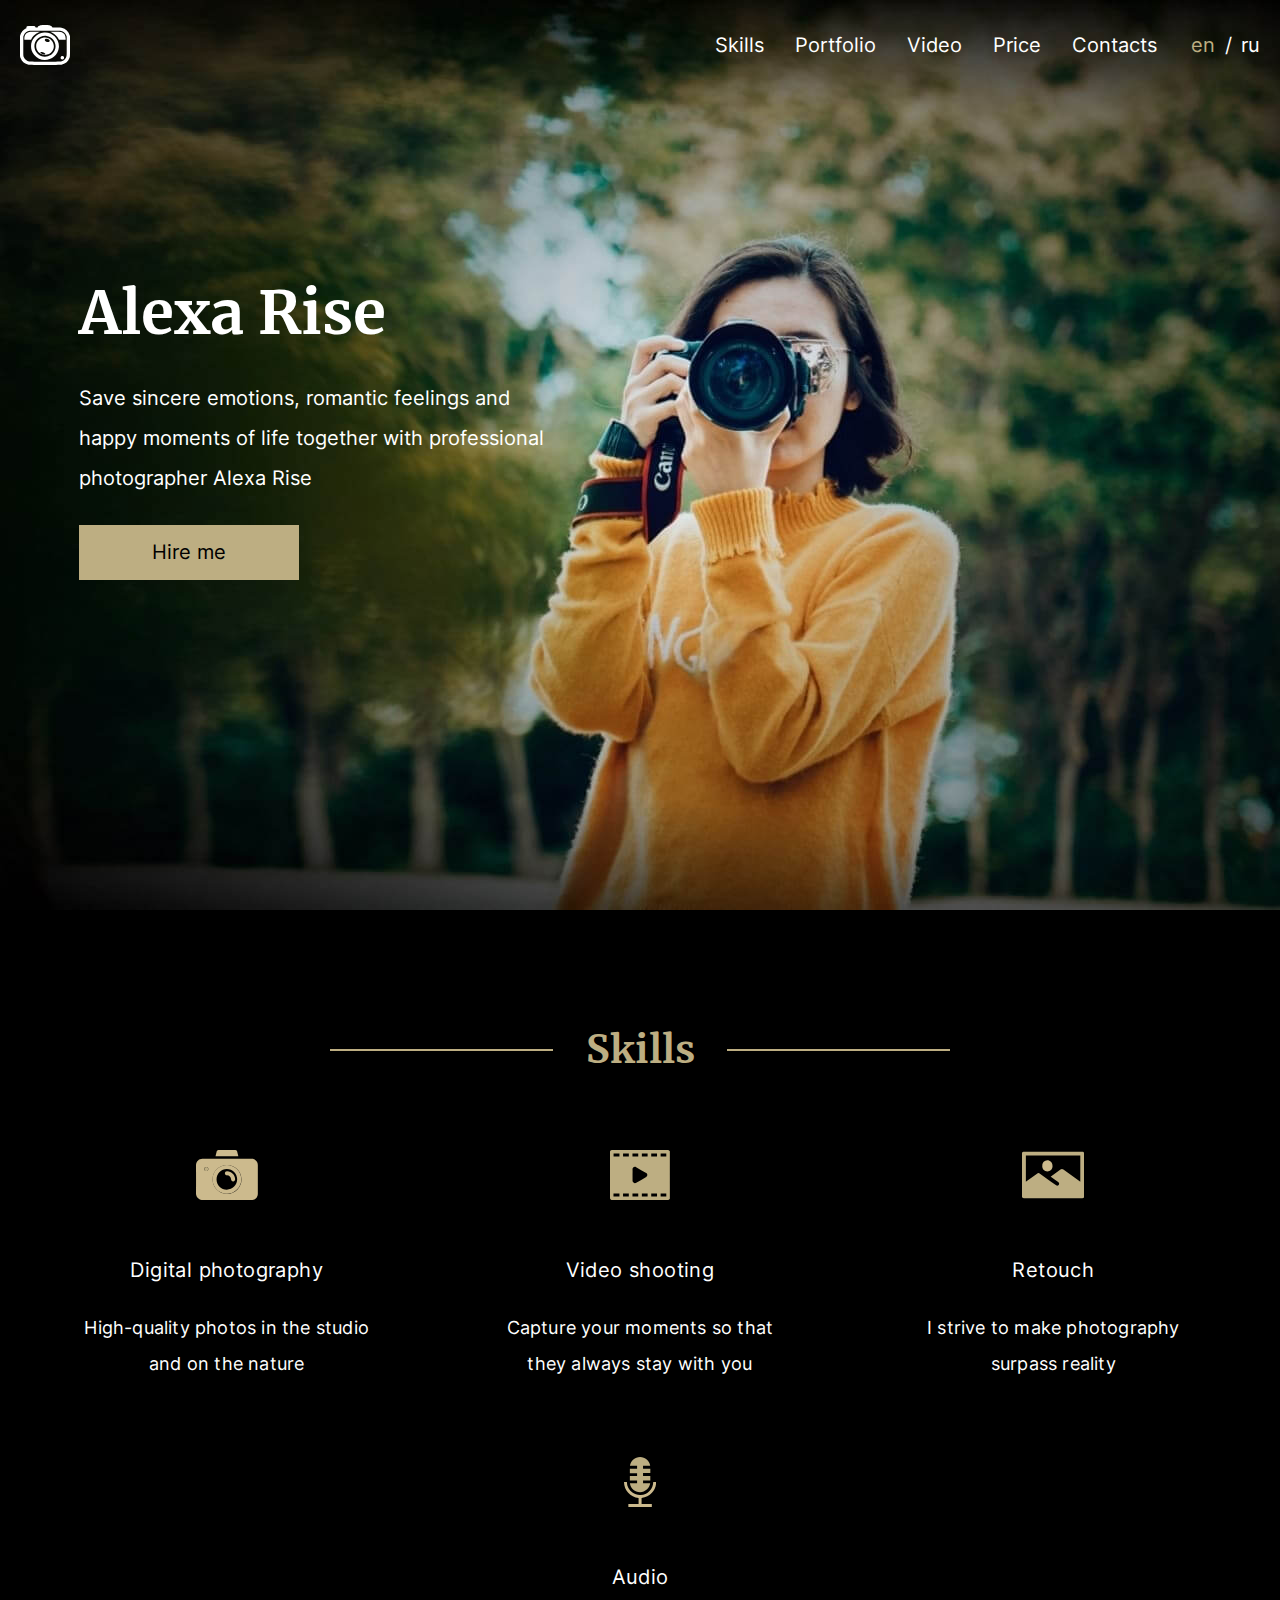
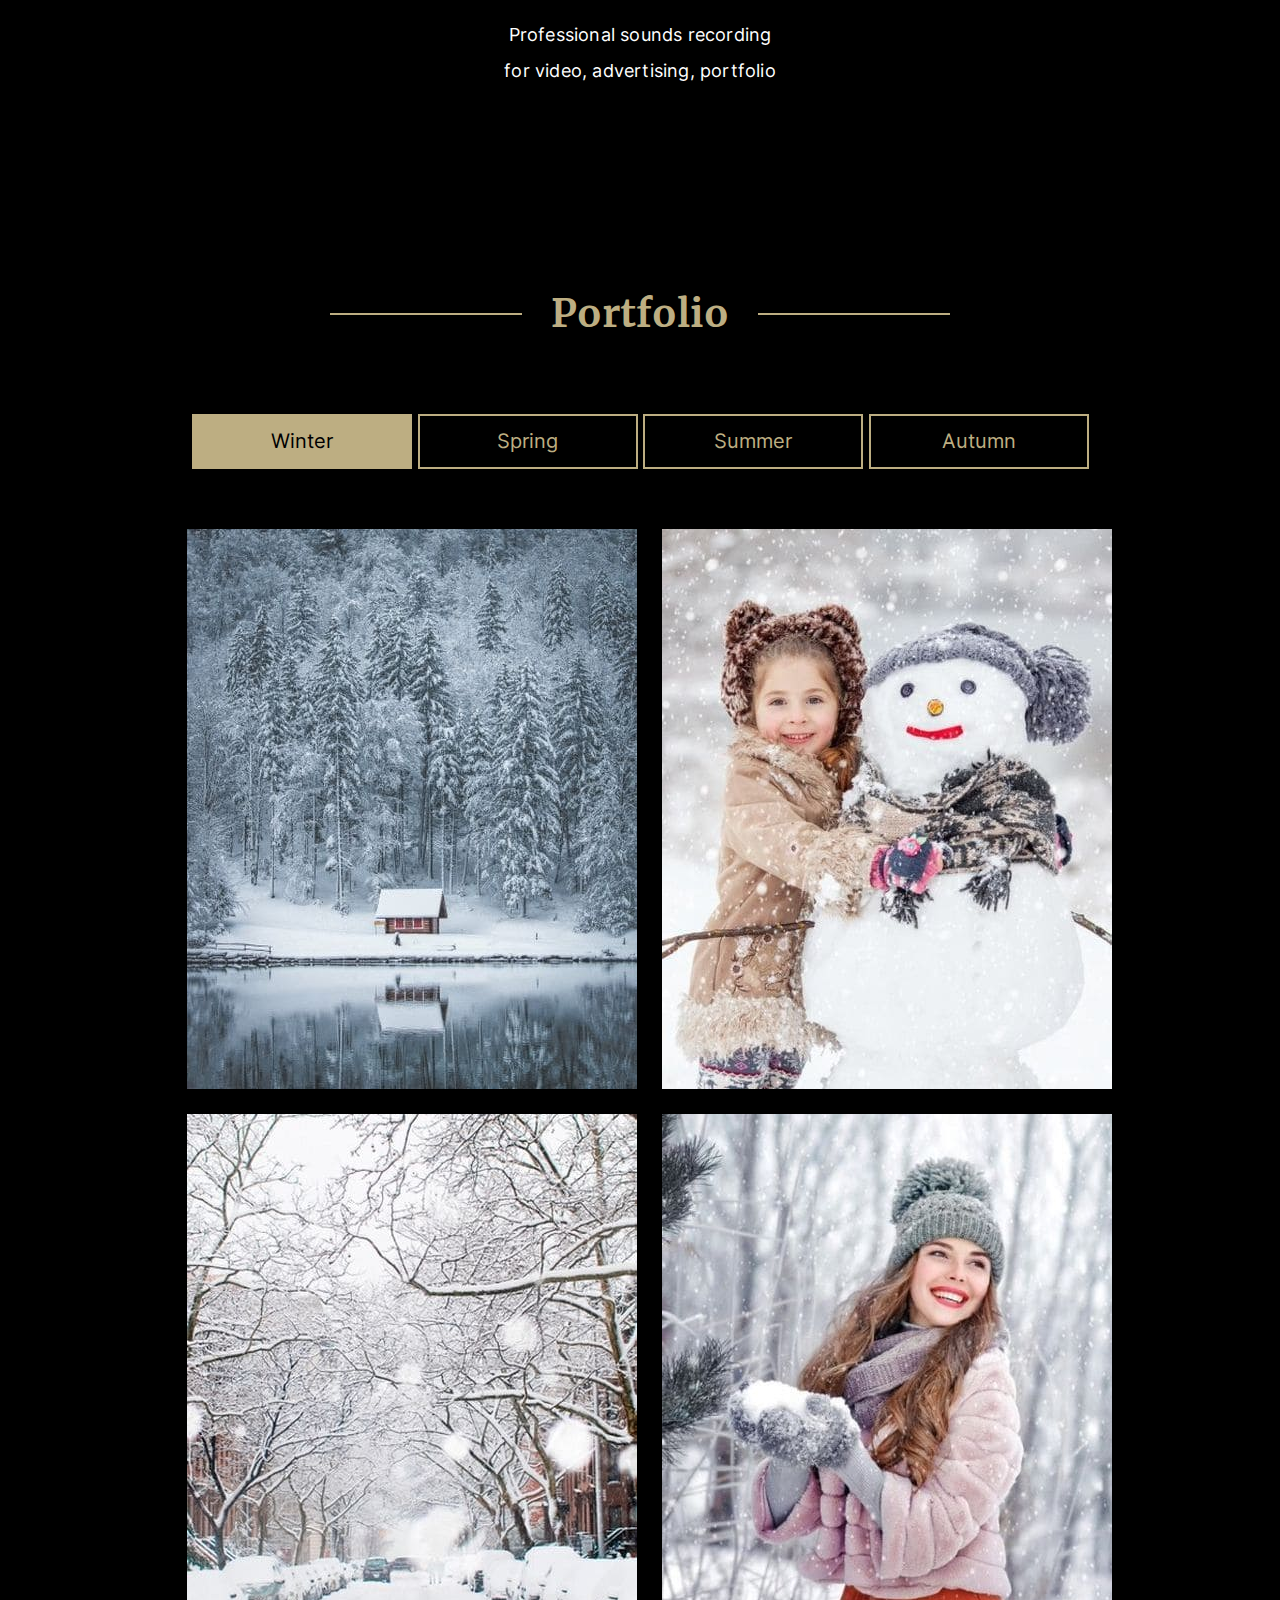
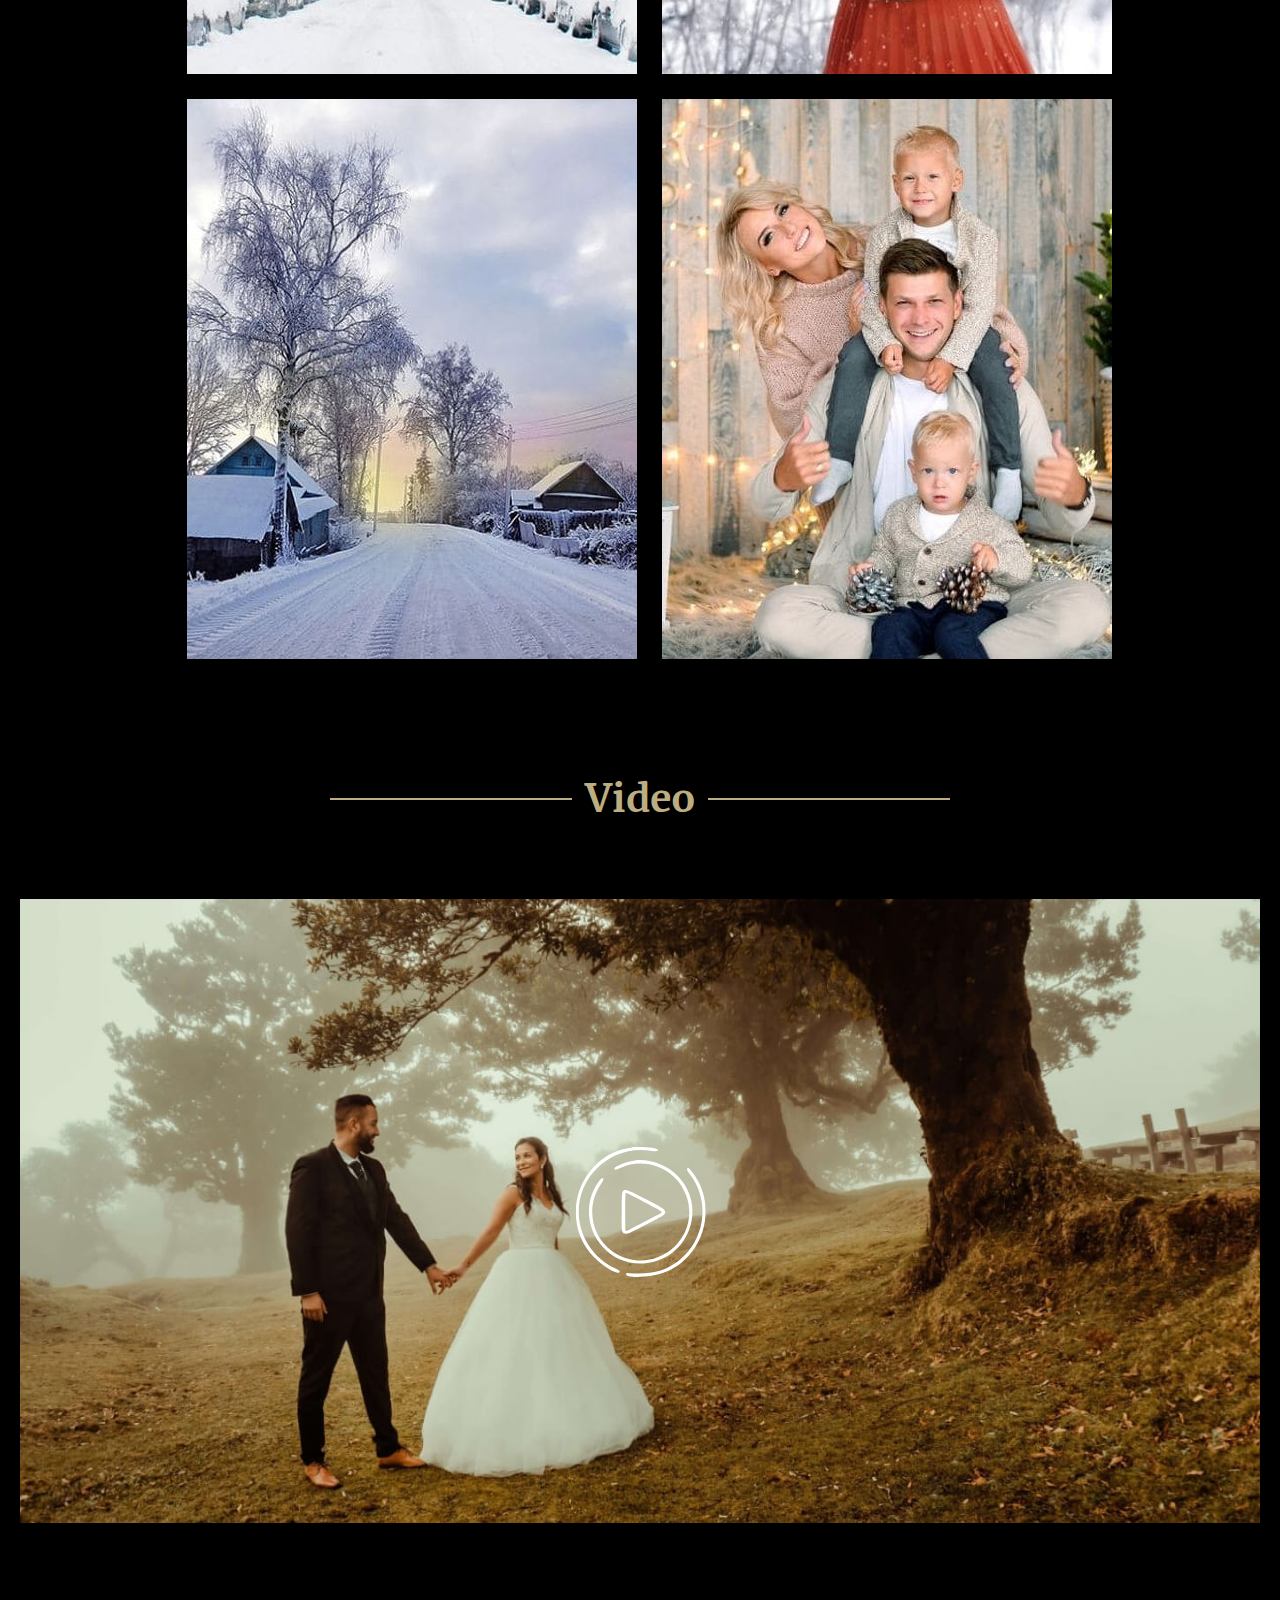
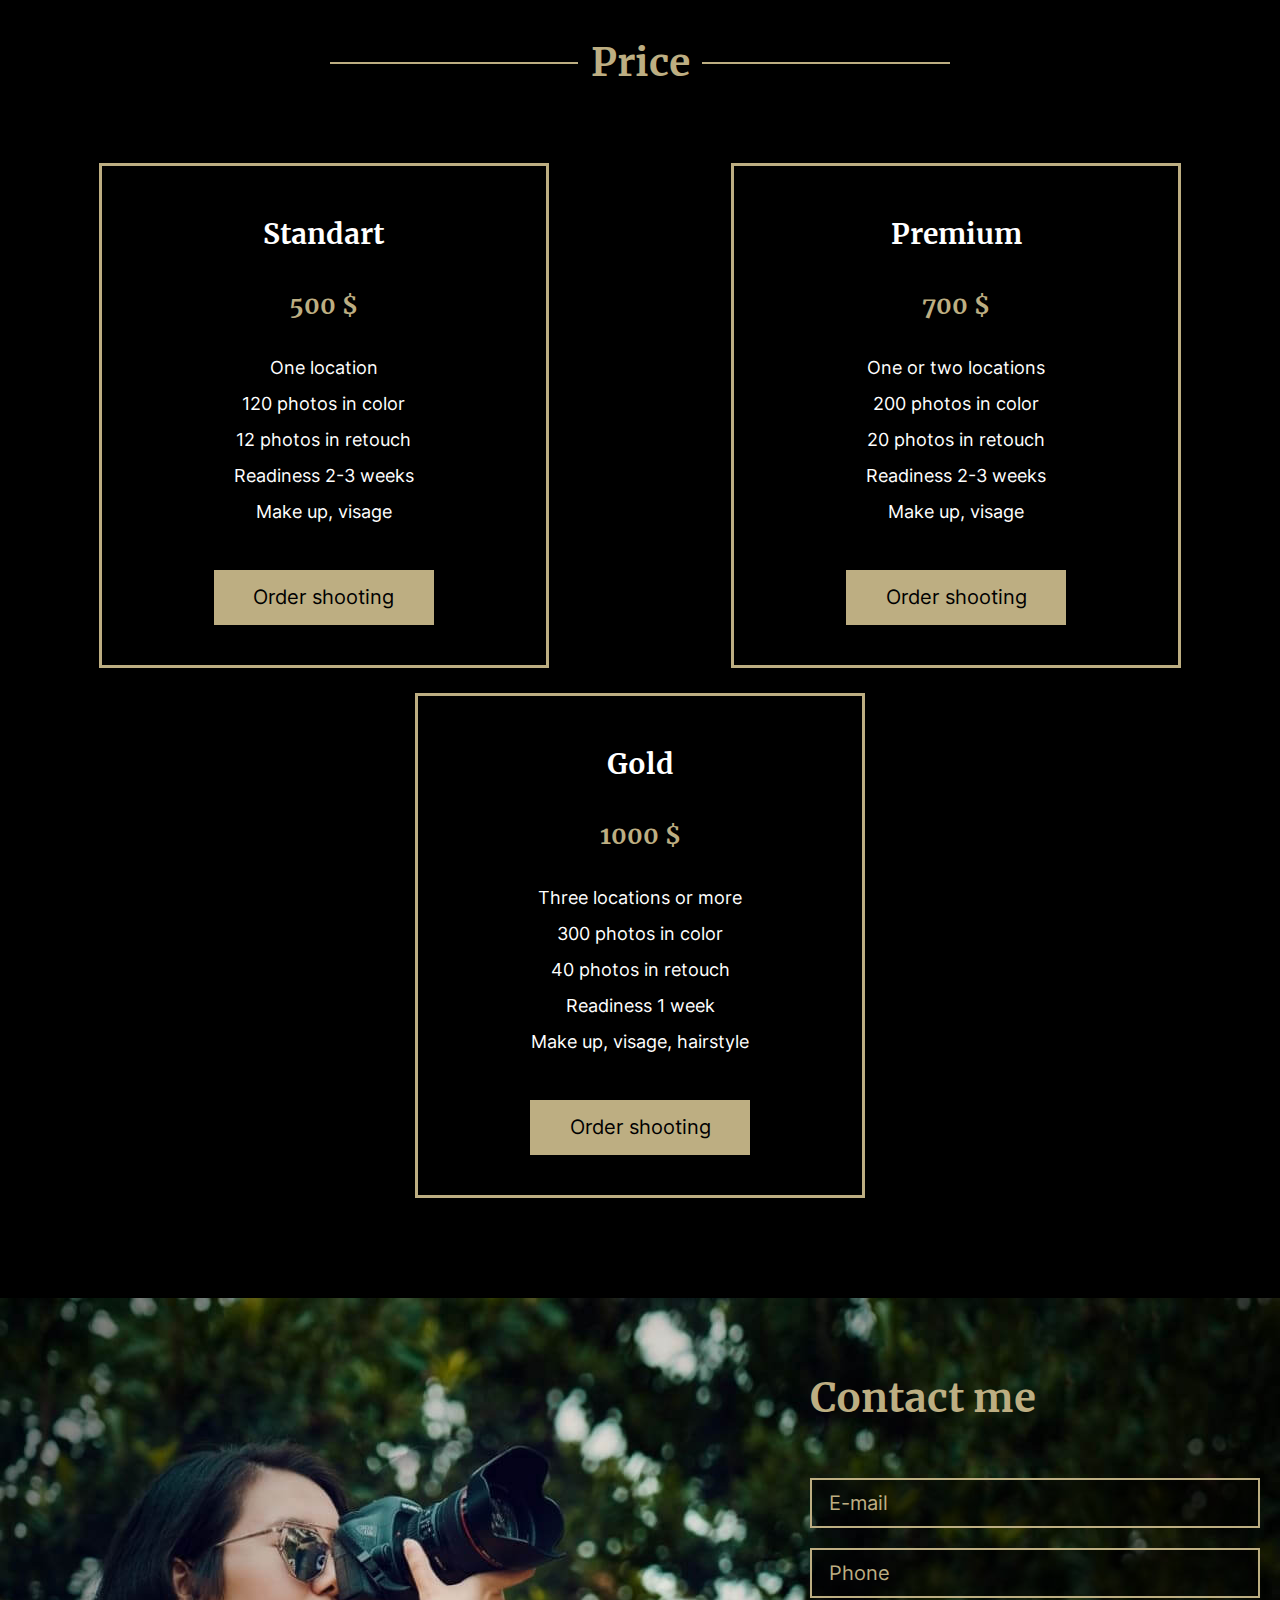
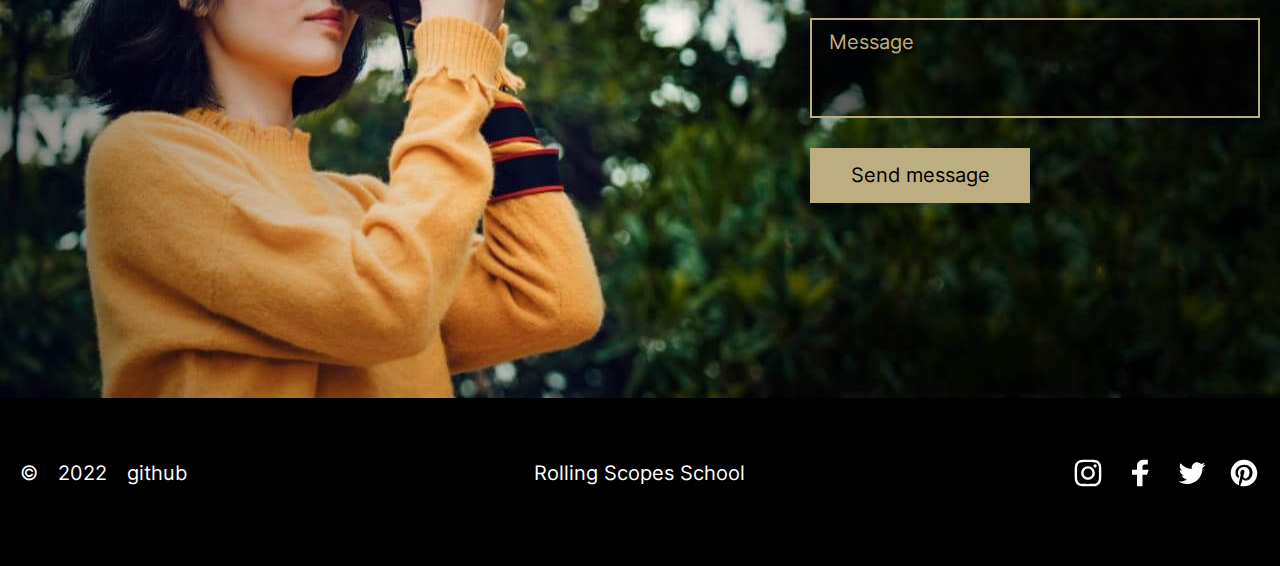
==== commit f8ddb992: "feat: add function changeLanguage" ====
--- a/portfolio/index.html
+++ b/portfolio/index.html
@@ -8,7 +8,7 @@
     <link rel="shortcut icon" href="assets/img/favicon.ico" type="image/x-icon">
     <link rel="stylesheet" href="styles/index.css">
     <script async src="js/cash.js"></script>
-    <script defer src="js/index.js"></script>
+    <script defer type="module" src="js/index.js"></script>
     <title>Portfolio</title>
 </head>
 
@@ -21,15 +21,15 @@
                 </svg>
                 <nav class="nav ">
                     <ul class="nav__list">
-                        <li class="nav__link"><a href="#skills">Skills</a></li>
-                        <li class="nav__link"><a href="#portfolio">Portfolio</a></li>
-                        <li class="nav__link"><a href="#video">Video</a></li>
-                        <li class="nav__link"><a href="#price">Price</a></li>
-                        <li class="nav__link"><a href="#contacts">Contacts</a></li>
+                        <li class="nav__link"><a href="#skills" data-i18="skills">Skills</a></li>
+                        <li class="nav__link"><a href="#portfolio" data-i18="portfolio">Portfolio</a></li>
+                        <li class="nav__link"><a href="#video" data-i18="video">Video</a></li>
+                        <li class="nav__link"><a href="#price" data-i18="price">Price</a></li>
+                        <li class="nav__link"><a href="#contacts" data-i18="contacts">Contacts</a></li>
                     </ul>
                 </nav>
                 <div class="lang">
-                    <span class="lang__en">en</span> <span>/</span> <span class="lang__ru">ru</span>
+                    <span class="lang__en lang__item">en</span> <span>/</span> <span class="lang__ru lang__item">ru</span>
                 </div>
                 <div class="hamburger" id="hamburger-1">
                     <span class="line"></span>
@@ -38,11 +38,11 @@
                 </div>
                 <nav class="hamburger-nav">
                     <ul class="hamburger-nav__list">
-                        <li class="hamburger-nav__link"><a href="#skills">Skills</a></li>
-                        <li class="hamburger-nav__link"><a href="#portfolio">Portfolio</a></li>
-                        <li class="hamburger-nav__link"><a href="#video">Video</a></li>
-                        <li class="hamburger-nav__link"><a href="#price">Price</a></li>
-                        <li class="hamburger-nav__link"><a href="#contacts">Contacts</a></li>
+                        <li class="hamburger-nav__link"><a href="#skills" data-i18="skills">Skills</a></li>
+                        <li class="hamburger-nav__link"><a href="#portfolio" data-i18="portfolio">Portfolio</a></li>
+                        <li class="hamburger-nav__link"><a href="#video" data-i18="video">Video</a></li>
+                        <li class="hamburger-nav__link"><a href="#price" data-i18="price">Price</a></li>
+                        <li class="hamburger-nav__link"><a href="#contacts" data-i18="contacts">Contacts</a></li>
                     </ul>
                 </nav>
             </div>
@@ -52,11 +52,12 @@
         <section class="hero" id="hero">
             <div class="container">
                 <div class="hero__inner">
-                    <h1 class="hero__title">Alexa Rise</h1>
-                    <div class="hero__text">Save sincere emotions, romantic feelings and happy moments of life together
+                    <h1 class="hero__title" data-i18="hero-title">Alexa Rise</h1>
+                    <div class="hero__text" data-i18="hero-text">Save sincere emotions, romantic feelings and happy
+                        moments of life together
                         with
                         professional photographer Alexa Rise</div>
-                    <button class="btn active">Hire me</button>
+                    <button class="btn active" data-i18="hire">Hire me</button>
                 </div>
             </div>
         </section>
@@ -64,25 +65,29 @@
             <div class="container">
                 <div class="skills__inner">
                     <div class="title">
-                        <h2>Skills</h2>
+                        <h2 data-i18="skills">Skills</h2>
                     </div>
                     <div class="content">
                         <div class="content__item">
-                            <div class="content__item__title">Digital photography</div>
-                            <div class="content__item__text">High-quality photos in the studio and on the nature</div>
-                        </div>
-                        <div class="content__item">
-                            <div class="content__item__title">Video shooting</div>
-                            <div class="content__item__text">Capture your moments so that they&nbsp;always stay with you
-                            </div>
-                        </div>
-                        <div class="content__item">
-                            <div class="content__item__title">Retouch</div>
-                            <div class="content__item__text">I strive to make photography surpass reality</div>
-                        </div>
-                        <div class="content__item">
-                            <div class="content__item__title">Audio</div>
-                            <div class="content__item__text">Professional sounds recording for&nbsp;video, advertising,
+                            <div class="content__item__title" data-i18="skill-title-1">Digital photography</div>
+                            <div class="content__item__text" data-i18="skill-text-1">High-quality photos in the studio
+                                and on the nature</div>
+                        </div>
+                        <div class="content__item">
+                            <div class="content__item__title" data-i18="skill-title-2">Video shooting</div>
+                            <div class="content__item__text" data-i18="skill-text-2">Capture your moments so that
+                                they&nbsp;always stay with you
+                            </div>
+                        </div>
+                        <div class="content__item">
+                            <div class="content__item__title" data-i18="skill-title-3">Retouch</div>
+                            <div class="content__item__text" data-i18="skill-text-3">I strive to make photography
+                                surpass reality</div>
+                        </div>
+                        <div class="content__item">
+                            <div class="content__item__title" data-i18="skill-title-4">Audio</div>
+                            <div class="content__item__text" data-i18="skill-text-4">Professional sounds recording
+                                for&nbsp;video, advertising,
                                 portfolio</div>
                         </div>
                     </div>
@@ -93,25 +98,25 @@
             <div class="container">
                 <div class="portfolio__inner">
                     <div class="title">
-                        <h2>Portfolio</h2>
+                        <h2 data-i18="portfolio">Portfolio</h2>
                     </div>
                     <div class="tabs">
                         <div class="tabs__item">
-                            <button class="btn" data-season="winter">Winter</button>
-                            <button class="btn" data-season="spring">Spring</button>
+                            <button class="btn active" data-i18="winter">Winter</button>
+                            <button class="btn" data-i18="spring">Spring</button>
                         </div>
                         <div class="tabs__item">
-                            <button class="btn" data-season="summer">Summer</button>
-                            <button class="btn active" data-season="autumn">Autumn</button>
+                            <button class="btn" data-i18="summer">Summer</button>
+                            <button class="btn" data-i18="autumn">Autumn</button>
                         </div>
                     </div>
                     <div class="tabs-content">
-                        <img src="assets/img/autumn/1.jpg" alt="photo">
-                        <img src="assets/img/autumn/2.jpg" alt="photo">
-                        <img src="assets/img/autumn/3.jpg" alt="photo">
-                        <img src="assets/img/autumn/4.jpg" alt="photo">
-                        <img src="assets/img/autumn/5.jpg" alt="photo">
-                        <img src="assets/img/autumn/6.jpg" alt="photo">
+                        <img src="assets/img/winter/1.jpg" alt="photo">
+                        <img src="assets/img/winter/2.jpg" alt="photo">
+                        <img src="assets/img/winter/3.jpg" alt="photo">
+                        <img src="assets/img/winter/4.jpg" alt="photo">
+                        <img src="assets/img/winter/5.jpg" alt="photo">
+                        <img src="assets/img/winter/6.jpg" alt="photo">
                     </div>
                 </div>
             </div>
@@ -120,7 +125,7 @@
             <div class="container">
                 <div class="video__inner">
                     <div class="title">
-                        <h2>Video</h2>
+                        <h2 data-i18="video">Video</h2>
                     </div>
                     <div class="video-content">
                         <img class="video-content__player" src="assets/img/video_player.jpg" alt="video">
@@ -135,41 +140,44 @@
             <div class="container">
                 <div class="price__inner">
                     <div class="title">
-                        <h2>Price</h2>
+                        <h2 data-i18="price">Price</h2>
                     </div>
                     <div class="cards">
                         <div class="cards__item">
                             <div class="cards__item-header">Standart</div>
                             <div class="cards__item-price">500 $</div>
-                            <div class="cards__item-text">One location <br>
-                                120 photos in color <br>
-                                12 photos in retouch <br>
-                                Readiness 2-3 weeks <br>
-                                Make up, visage <br>
-                            </div>
-                            <button class="btn active">Order shooting</button>
+                            <div class="cards__item-text"><span data-i18="price-description-1-span-1">One
+                                    location</span> <br>
+                                <span data-i18="price-description-1-span-2">120 photos in color</span> <br>
+                                <span data-i18="price-description-1-span-3">12 photos in retouch</span> <br>
+                                <span data-i18="price-description-1-span-4">Readiness 2-3 weeks</span> <br>
+                                <span data-i18="price-description-1-span-5">Make up, visage</span> <br>
+                            </div>
+                            <button class="btn active" data-i18="order">Order shooting</button>
                         </div>
                         <div class="cards__item">
                             <div class="cards__item-header">Premium</div>
                             <div class="cards__item-price">700 $</div>
-                            <div class="cards__item-text">One or two locations <br>
-                                200 photos in color <br>
-                                20 photos in retouch <br>
-                                Readiness 1-2 weeks <br>
-                                Make up, visage <br>
-                            </div>
-                            <button class="btn active">Order shooting</button>
+                            <div class="cards__item-text"><span data-i18="price-description-2-span-1">One or two
+                                    locations</span> <br>
+                                <span data-i18="price-description-2-span-2">200 photos in color</span> <br>
+                                <span data-i18="price-description-2-span-3">20 photos in retouch</span> <br>
+                                <span data-i18="price-description-2-span-4">Readiness 2-3 weeks</span> <br>
+                                <span data-i18="price-description-2-span-5">Make up, visage</span> <br>
+                            </div>
+                            <button class="btn active" data-i18="order">Order shooting</button>
                         </div>
                         <div class="cards__item">
                             <div class="cards__item-header">Gold</div>
                             <div class="cards__item-price">1000 $</div>
-                            <div class="cards__item-text">Three locations or more <br>
-                                300 photos in color <br>
-                                50 photos in retouch <br>
-                                Readiness 1 week <br>
-                                Make up, visage, hairstyle <br>
-                            </div>
-                            <button class="btn active">Order shooting</button>
+                            <div class="cards__item-text"><span data-i18="price-description-3-span-1">Three locations or
+                                    more</span> <br>
+                                <span data-i18="price-description-3-span-2">300 photos in color</span> <br>
+                                <span data-i18="price-description-3-span-3">40 photos in retouch</span> <br>
+                                <span data-i18="price-description-3-span-4">Readiness 1 week</span> <br>
+                                <span data-i18="price-description-3-span-5">Make up, visage, hairstyle</span> <br>
+                            </div>
+                            <button class="btn active" data-i18="order">Order shooting</button>
                         </div>
                     </div>
                 </div>
@@ -179,11 +187,11 @@
             <div class="container">
                 <div class="contacts__inner">
                     <form action="#" class="form">
-                        <h2 class="form__title">Contact me</h2>
-                        <input class="form__email" type="email" name="email" placeholder="E-mail" required>
-                        <input class="form__tel" type="tel" name="tel" placeholder="Phone" required>
-                        <textarea class="form__textarea" name="message" placeholder="Message"></textarea>
-                        <button class="btn active" type="submit" name="submit">Send message</button>
+                        <h2 class="form__title" data-i18="contact-me">Contact me</h2>
+                        <input class="form__email" data-i19="email" type="email" name="email" placeholder="E-mail" required>
+                        <input class="form__tel" data-i19="tel" type="tel" name="tel" placeholder="Phone" required>
+                        <textarea class="form__textarea" data-i19="textarea" name="message" placeholder="Message"></textarea>
+                        <button class="btn active" type="submit" name="submit" data-i18="send-message">Send message</button>
                     </form>
                 </div>
             </div>
--- a/portfolio/styles/index.css
+++ b/portfolio/styles/index.css
@@ -645,7 +645,7 @@
   content: "";
   display: block;
   height: 2px;
-  width: 39%;
+  width: 36%;
   position: absolute;
   top: 58%;
   right: 0;
@@ -674,7 +674,7 @@
   content: "";
   display: block;
   height: 2px;
-  width: 39%;
+  width: 36%;
   position: absolute;
   top: 58%;
   left: 0;
@@ -836,7 +836,7 @@
 
 @media (min-width: 1269px) {
   .portfolio__inner .title::after {
-    width: 34%;
+    width: 31%;
     top: 59.5%;
   }
 }
@@ -863,7 +863,7 @@
   content: "";
   display: block;
   height: 2px;
-  width: 39%;
+  width: 34%;
   position: absolute;
   top: 58%;
   left: 0;
@@ -872,7 +872,7 @@
 
 @media (min-width: 1269px) {
   .portfolio__inner .title::before {
-    width: 34%;
+    width: 31%;
     top: 59.5%;
   }
 }
@@ -1127,7 +1127,7 @@
   height: 2px;
   width: 39%;
   position: absolute;
-  top: 58%;
+  top: 56%;
   right: 0;
   background-color: #bdae82;
 }
@@ -1163,7 +1163,7 @@
   height: 2px;
   width: 39%;
   position: absolute;
-  top: 58%;
+  top: 56%;
   left: 0;
   background-color: #bdae82;
 }
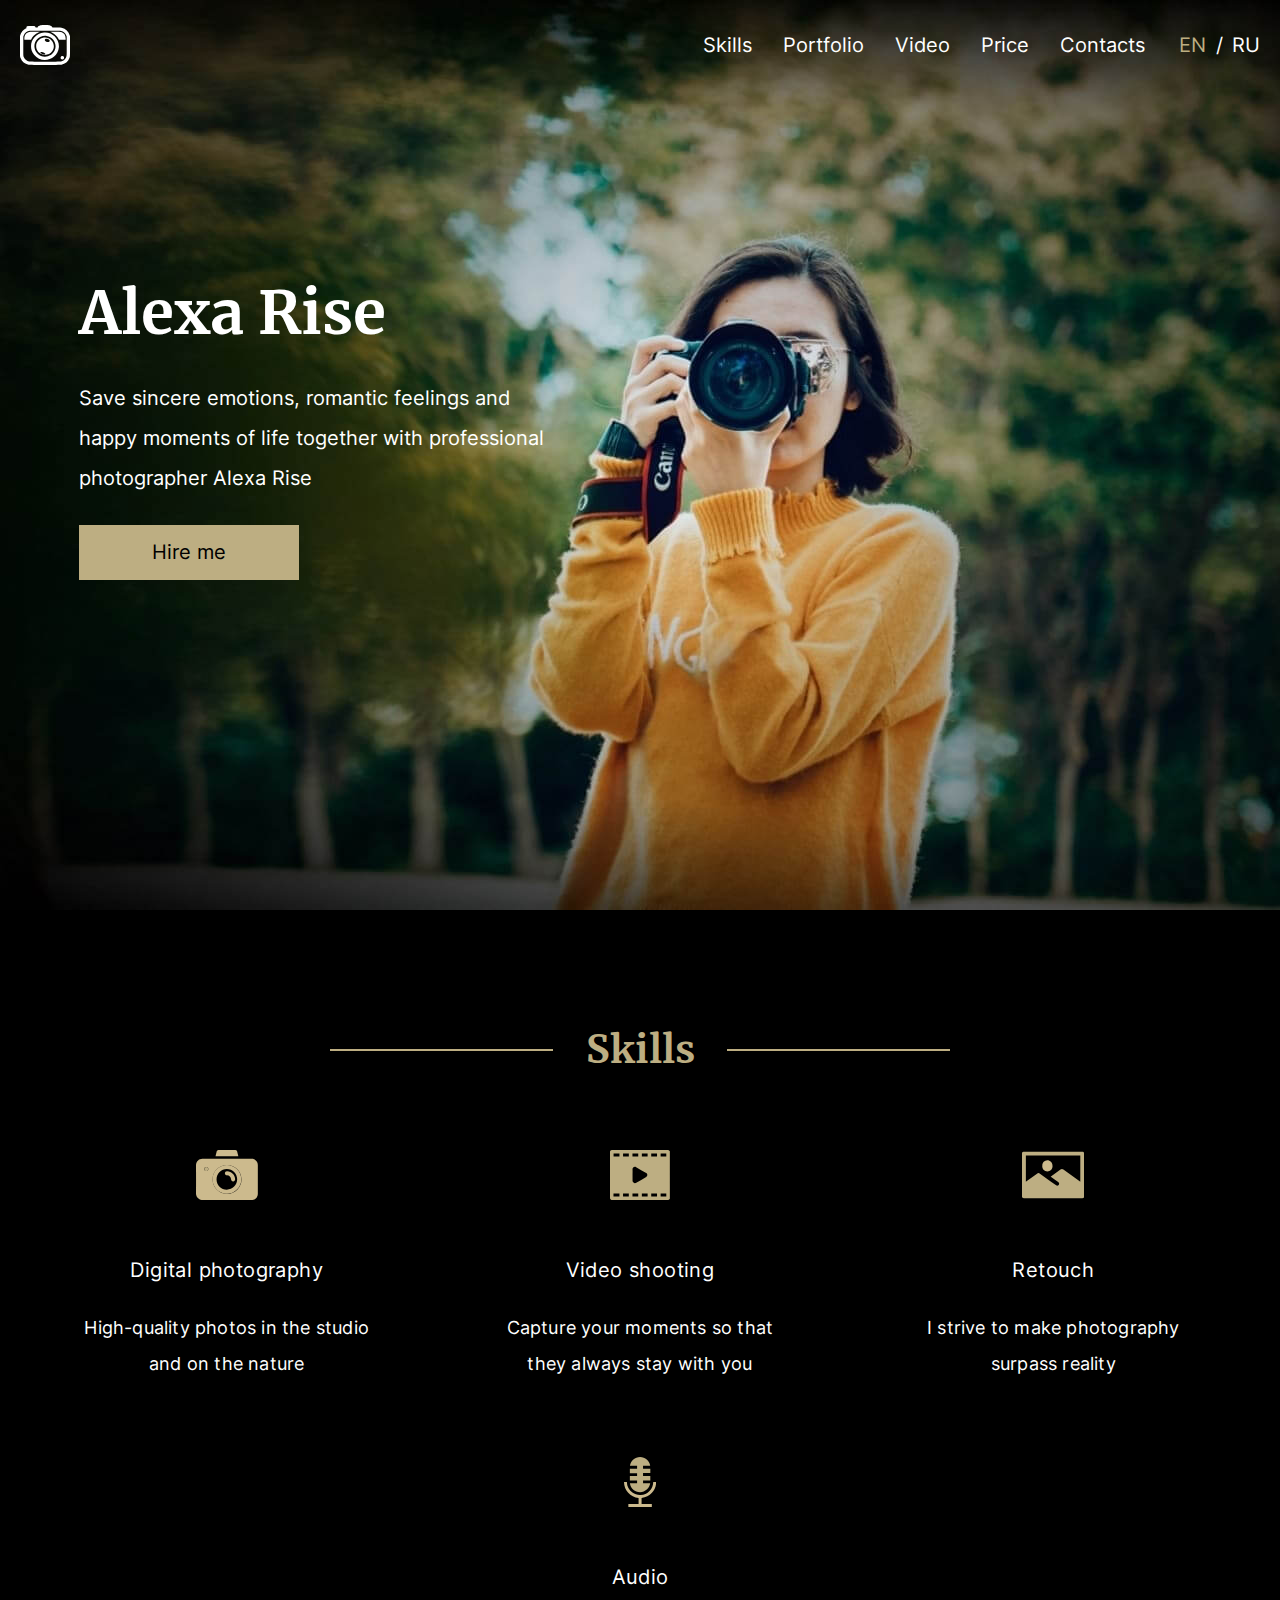
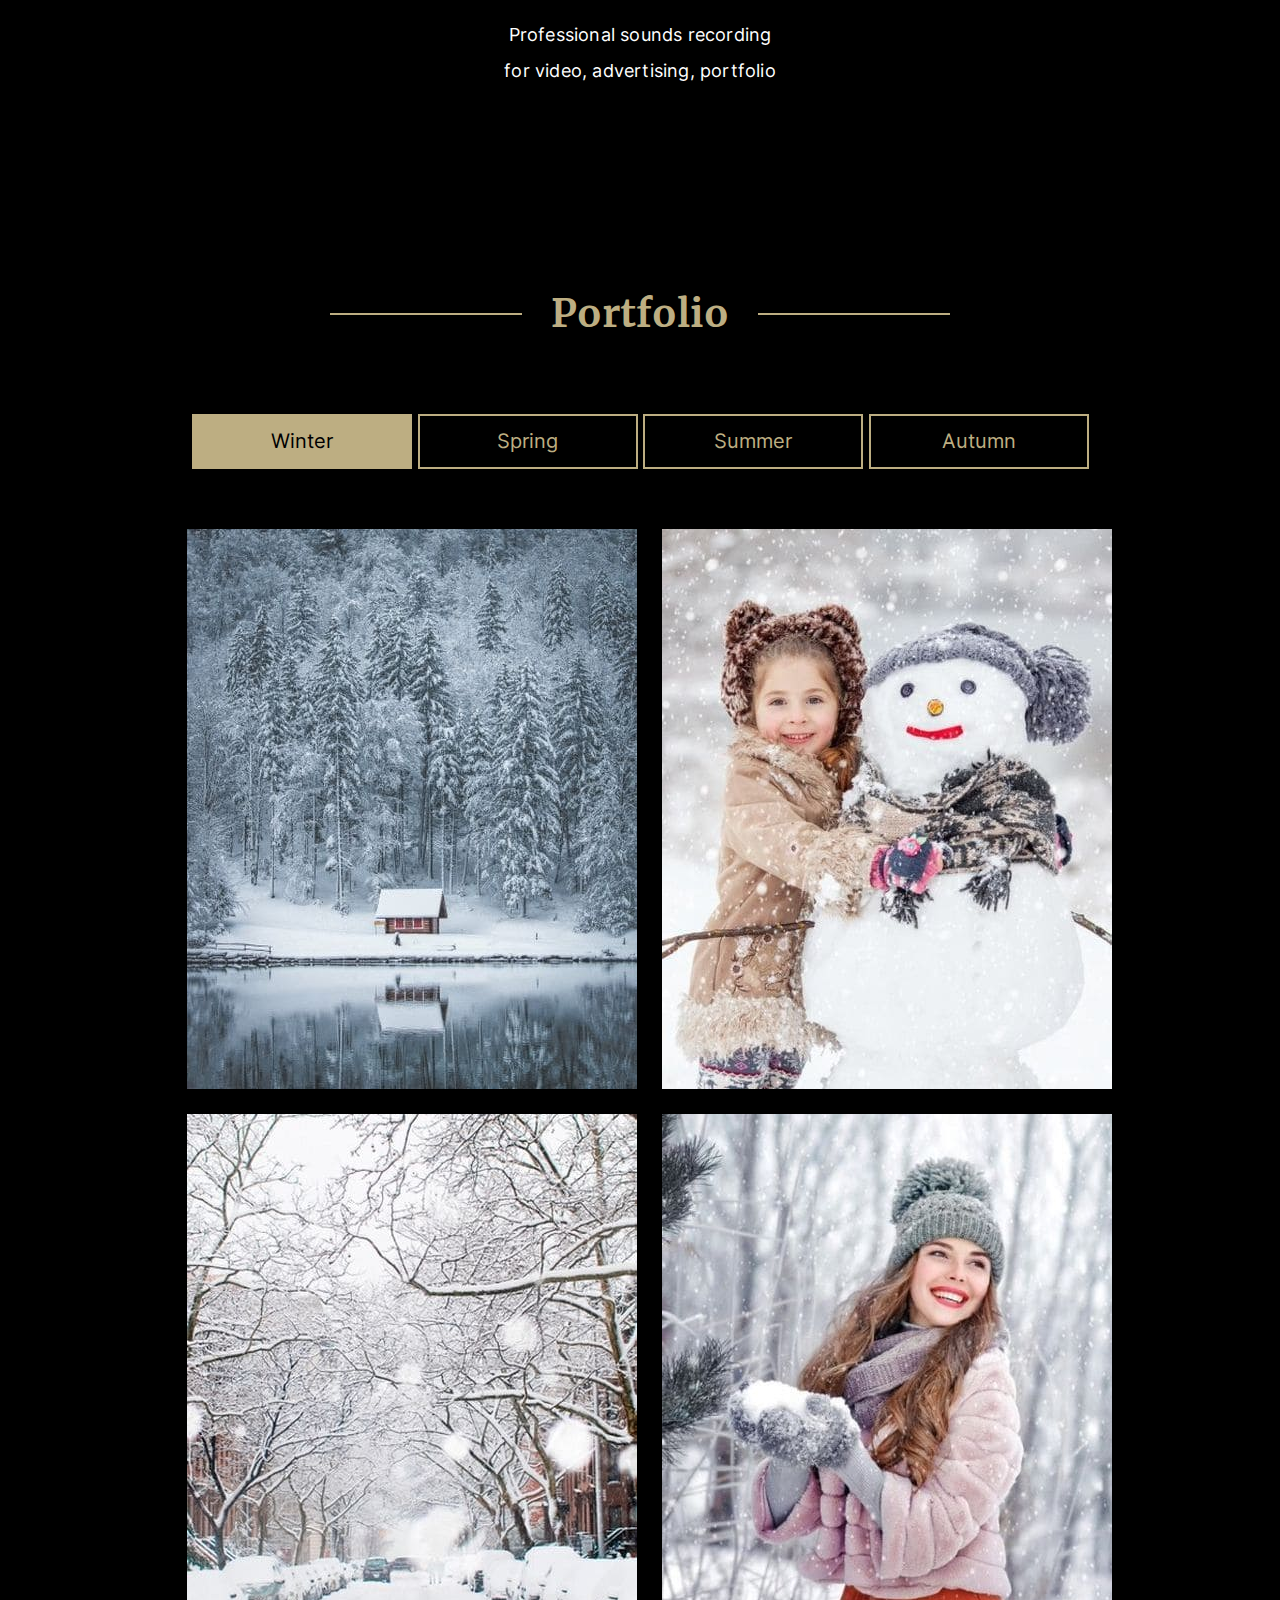
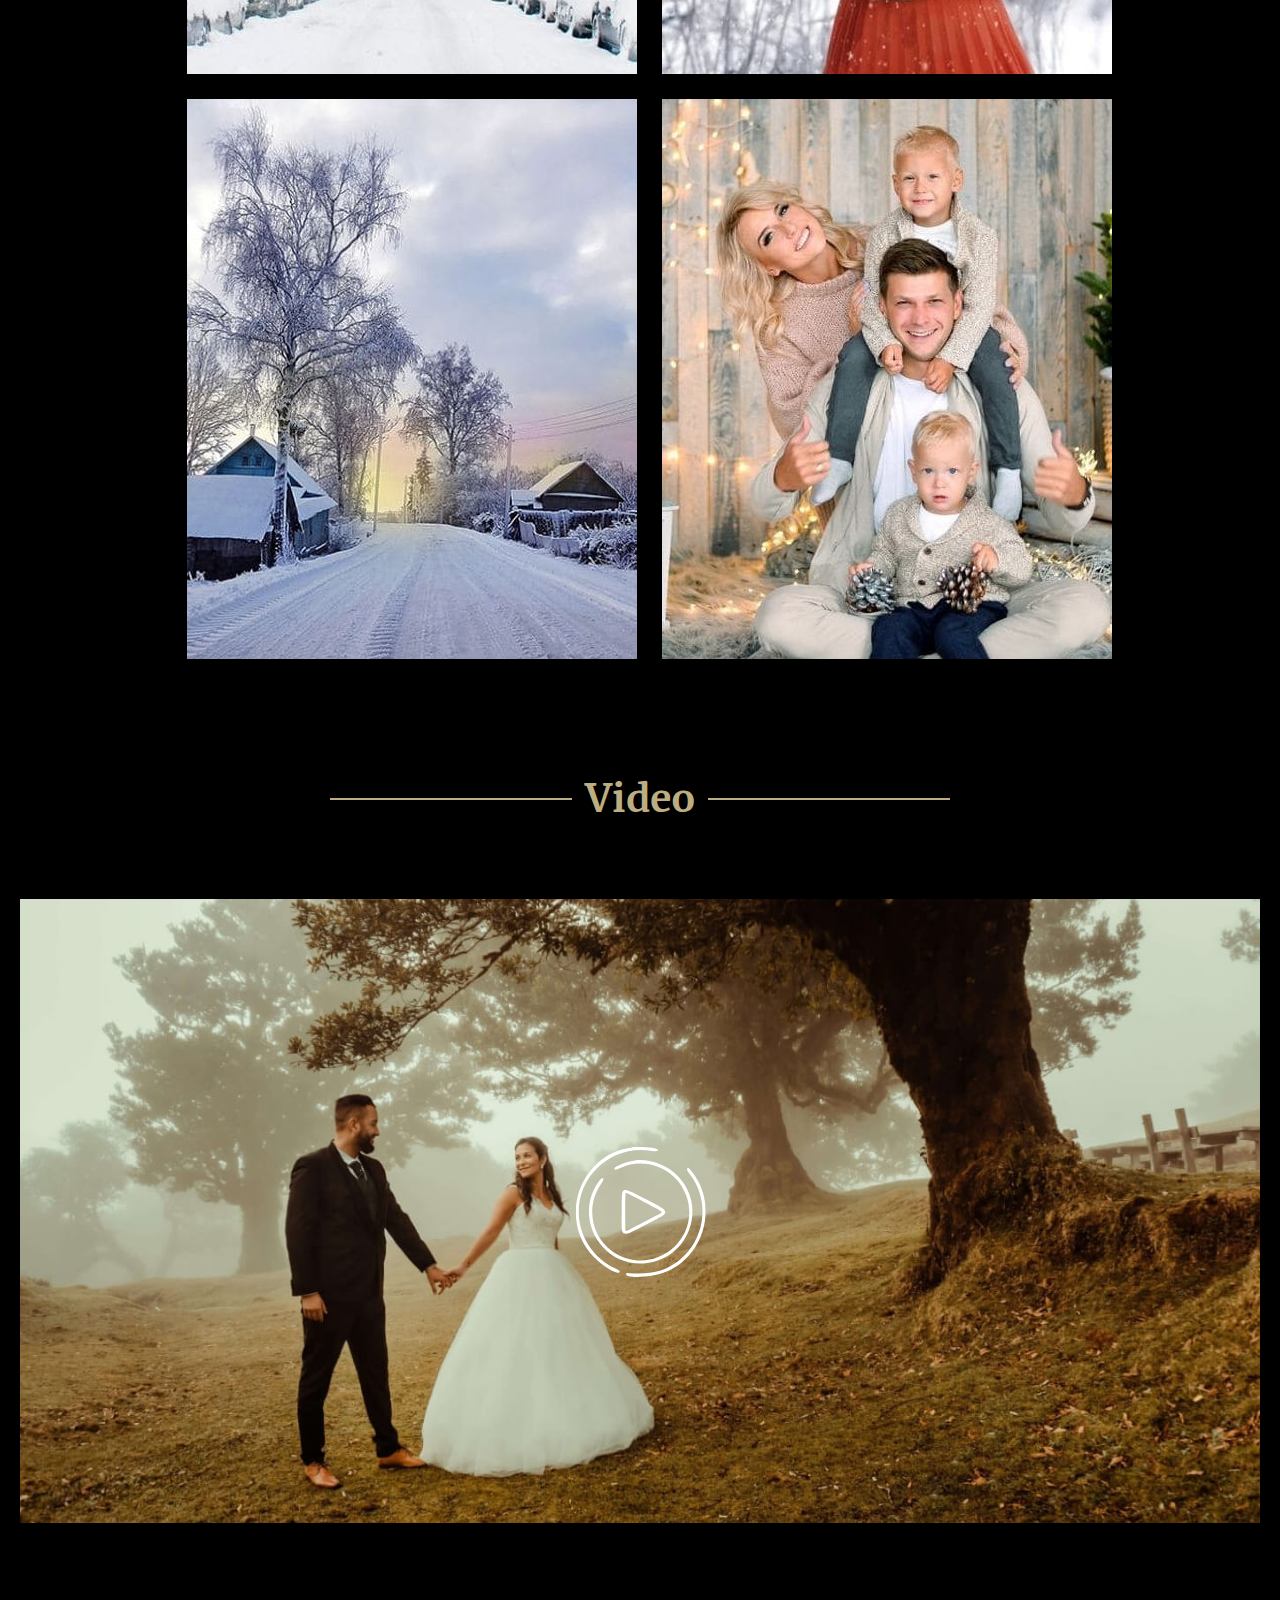
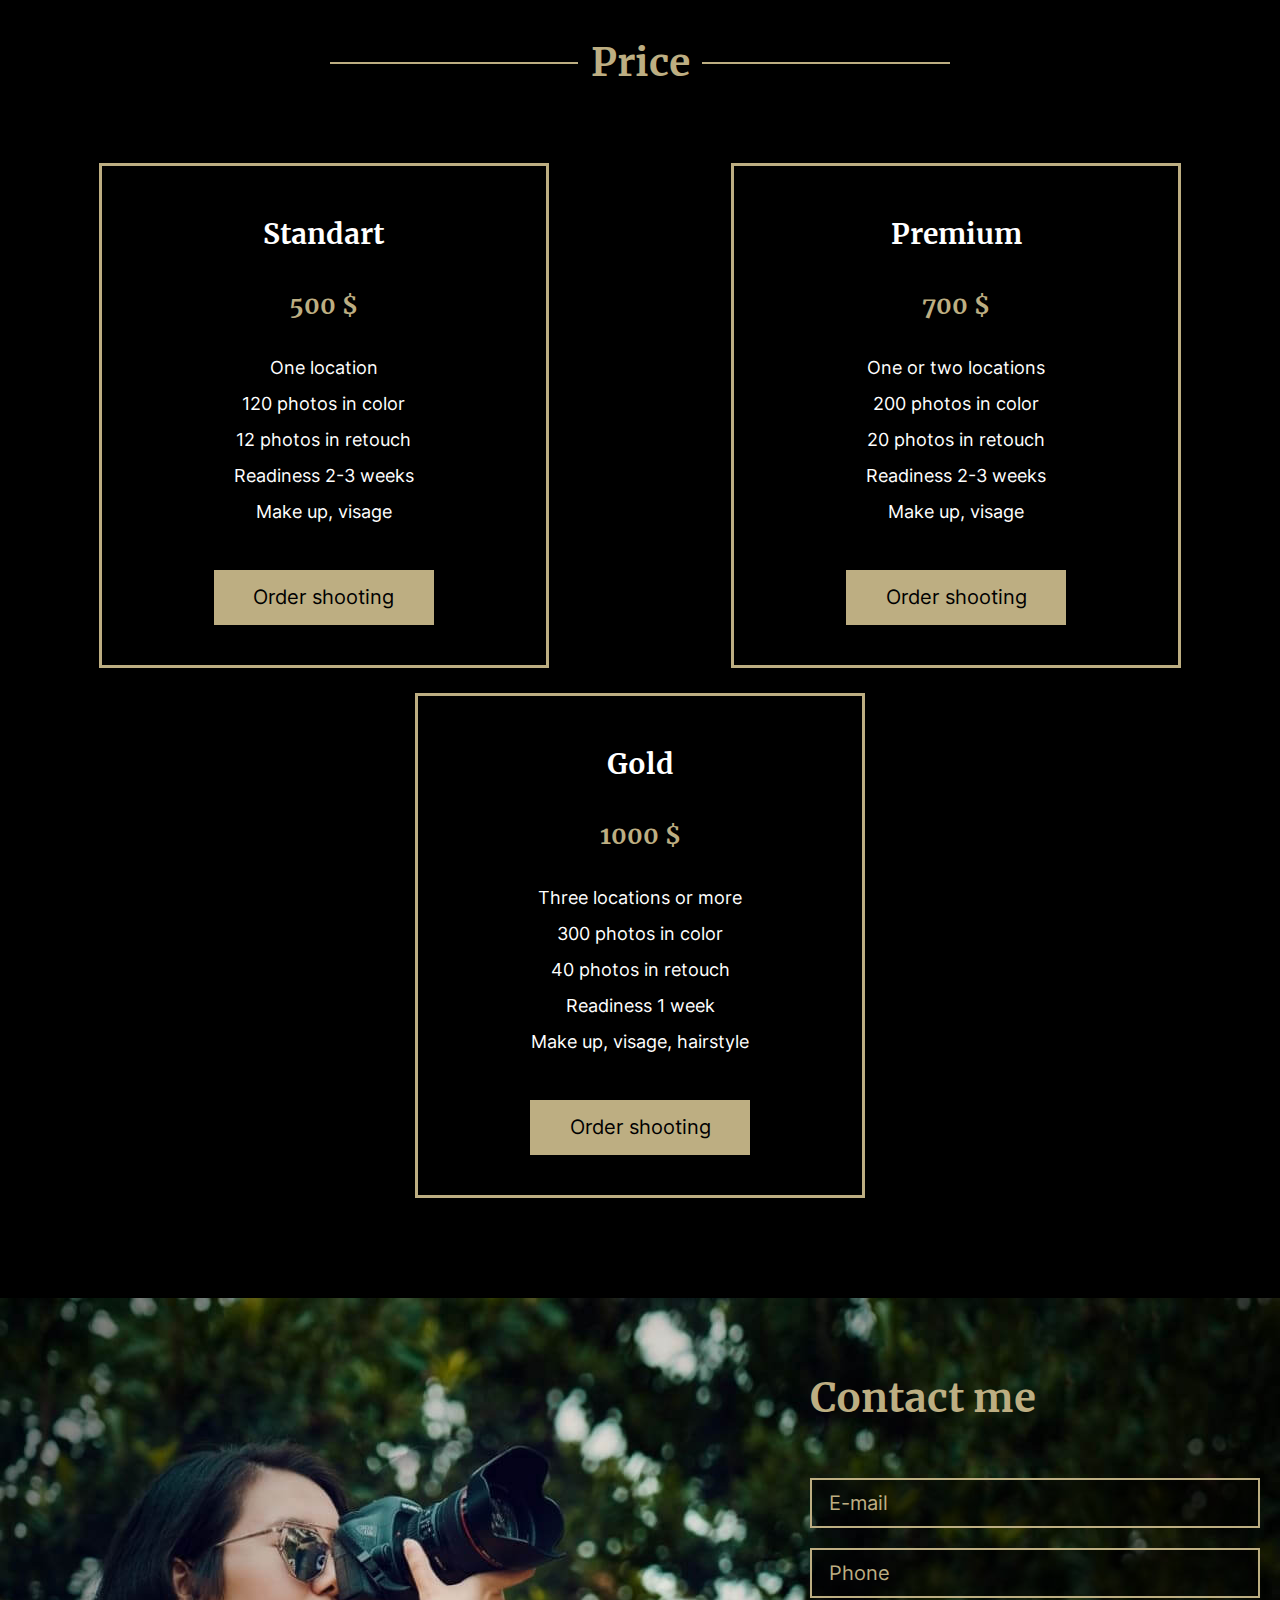
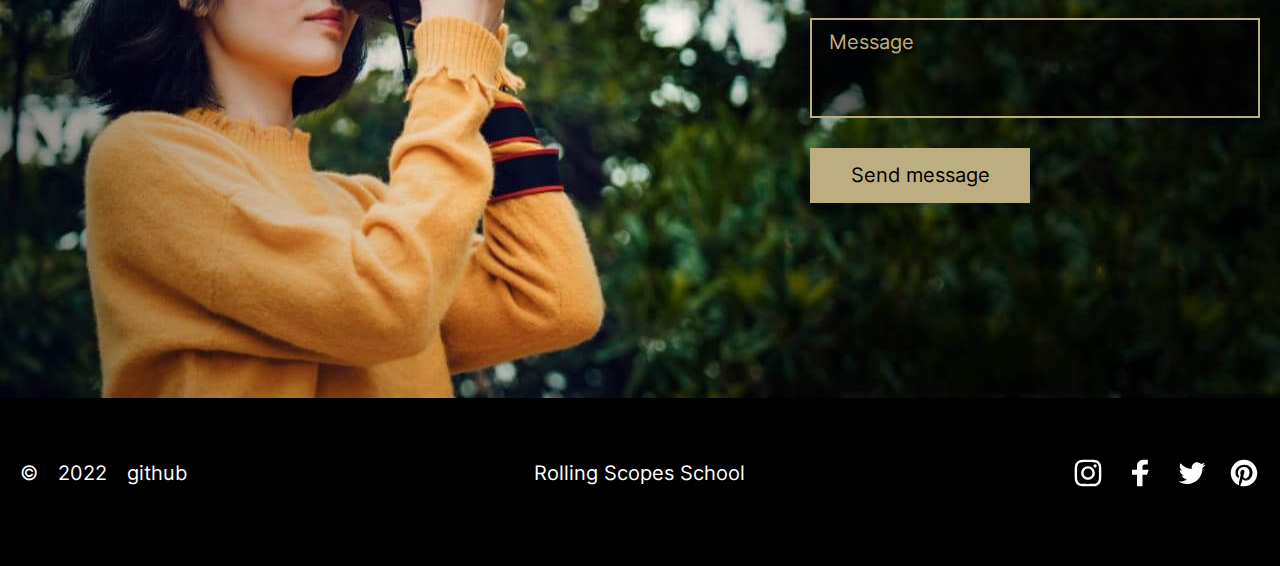
==== commit 80fd6099: "fix: function changeLanguage" ====
--- a/portfolio/index.html
+++ b/portfolio/index.html
@@ -29,7 +29,7 @@
                     </ul>
                 </nav>
                 <div class="lang">
-                    <span class="lang__en lang__item">en</span> <span>/</span> <span class="lang__ru lang__item">ru</span>
+                    <span class="lang__en lang__item">EN</span> <span>/</span> <span class="lang__ru lang__item">RU</span>
                 </div>
                 <div class="hamburger" id="hamburger-1">
                     <span class="line"></span>
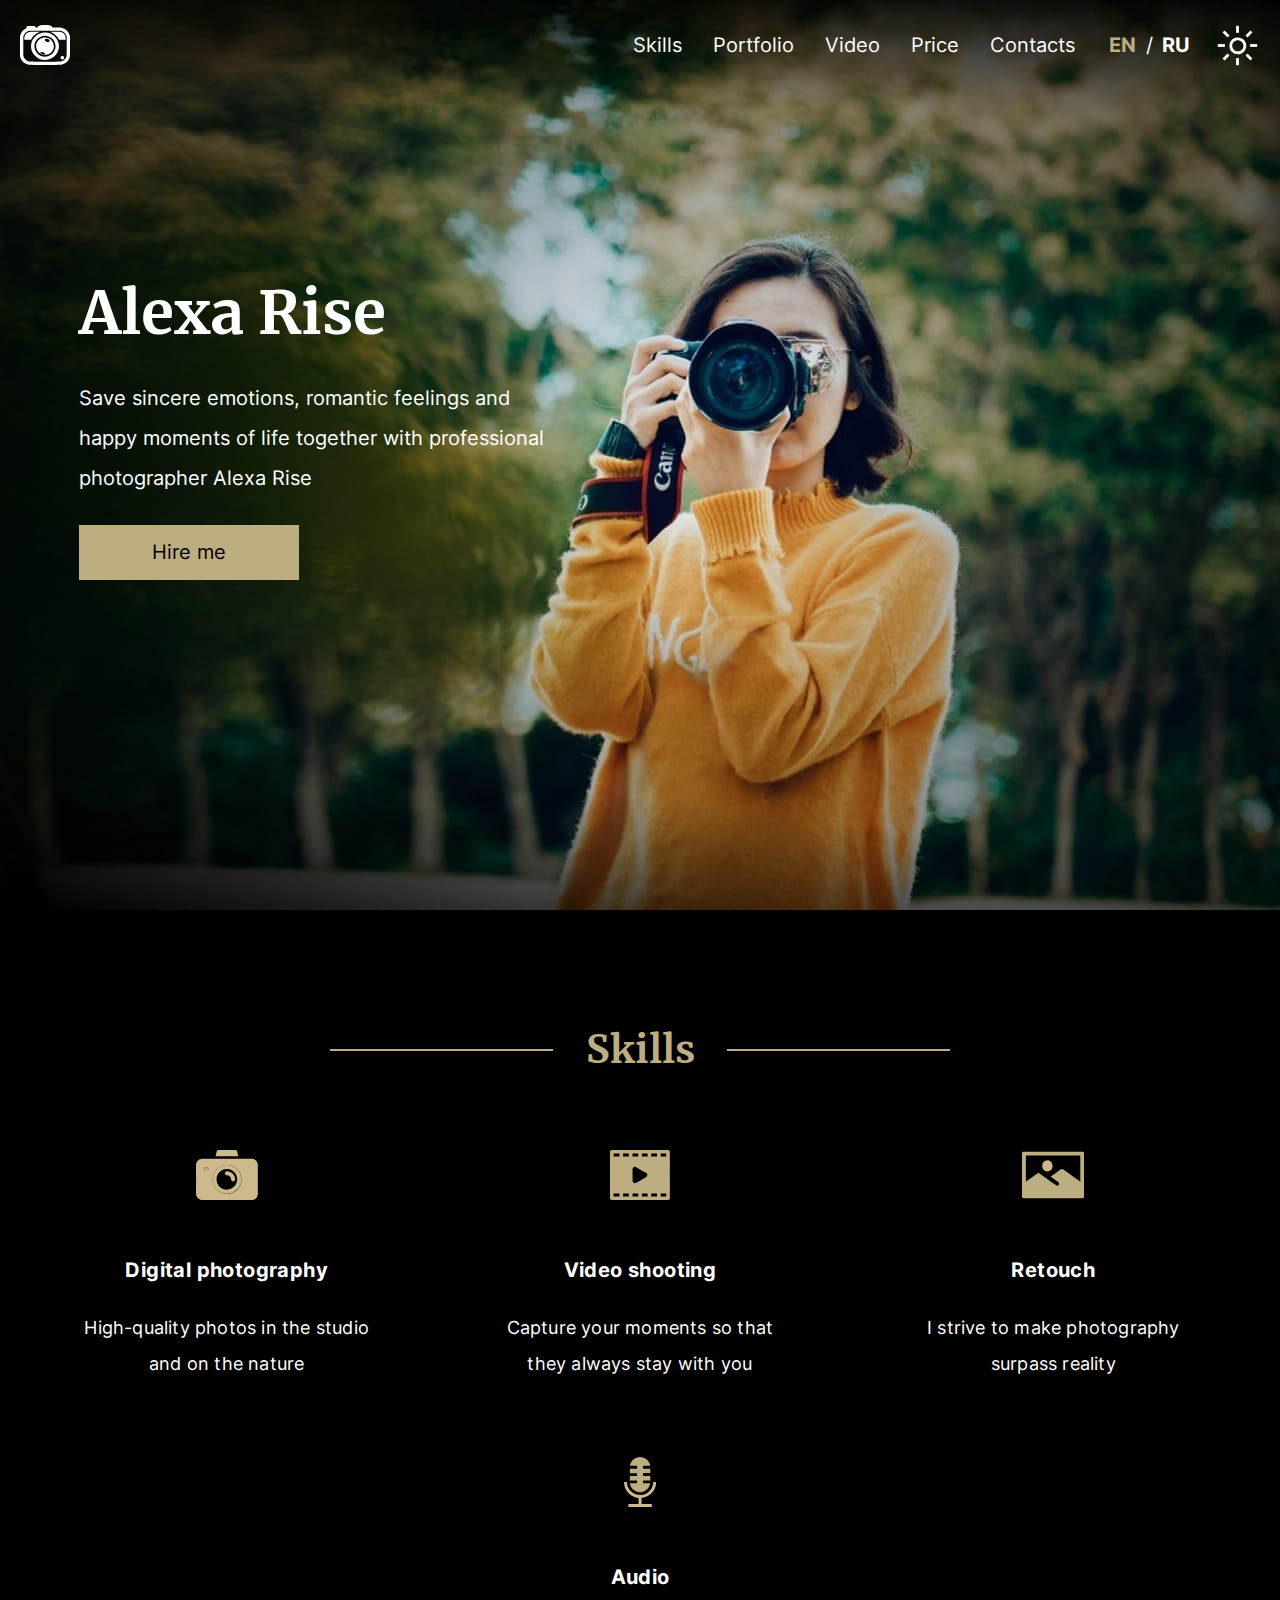
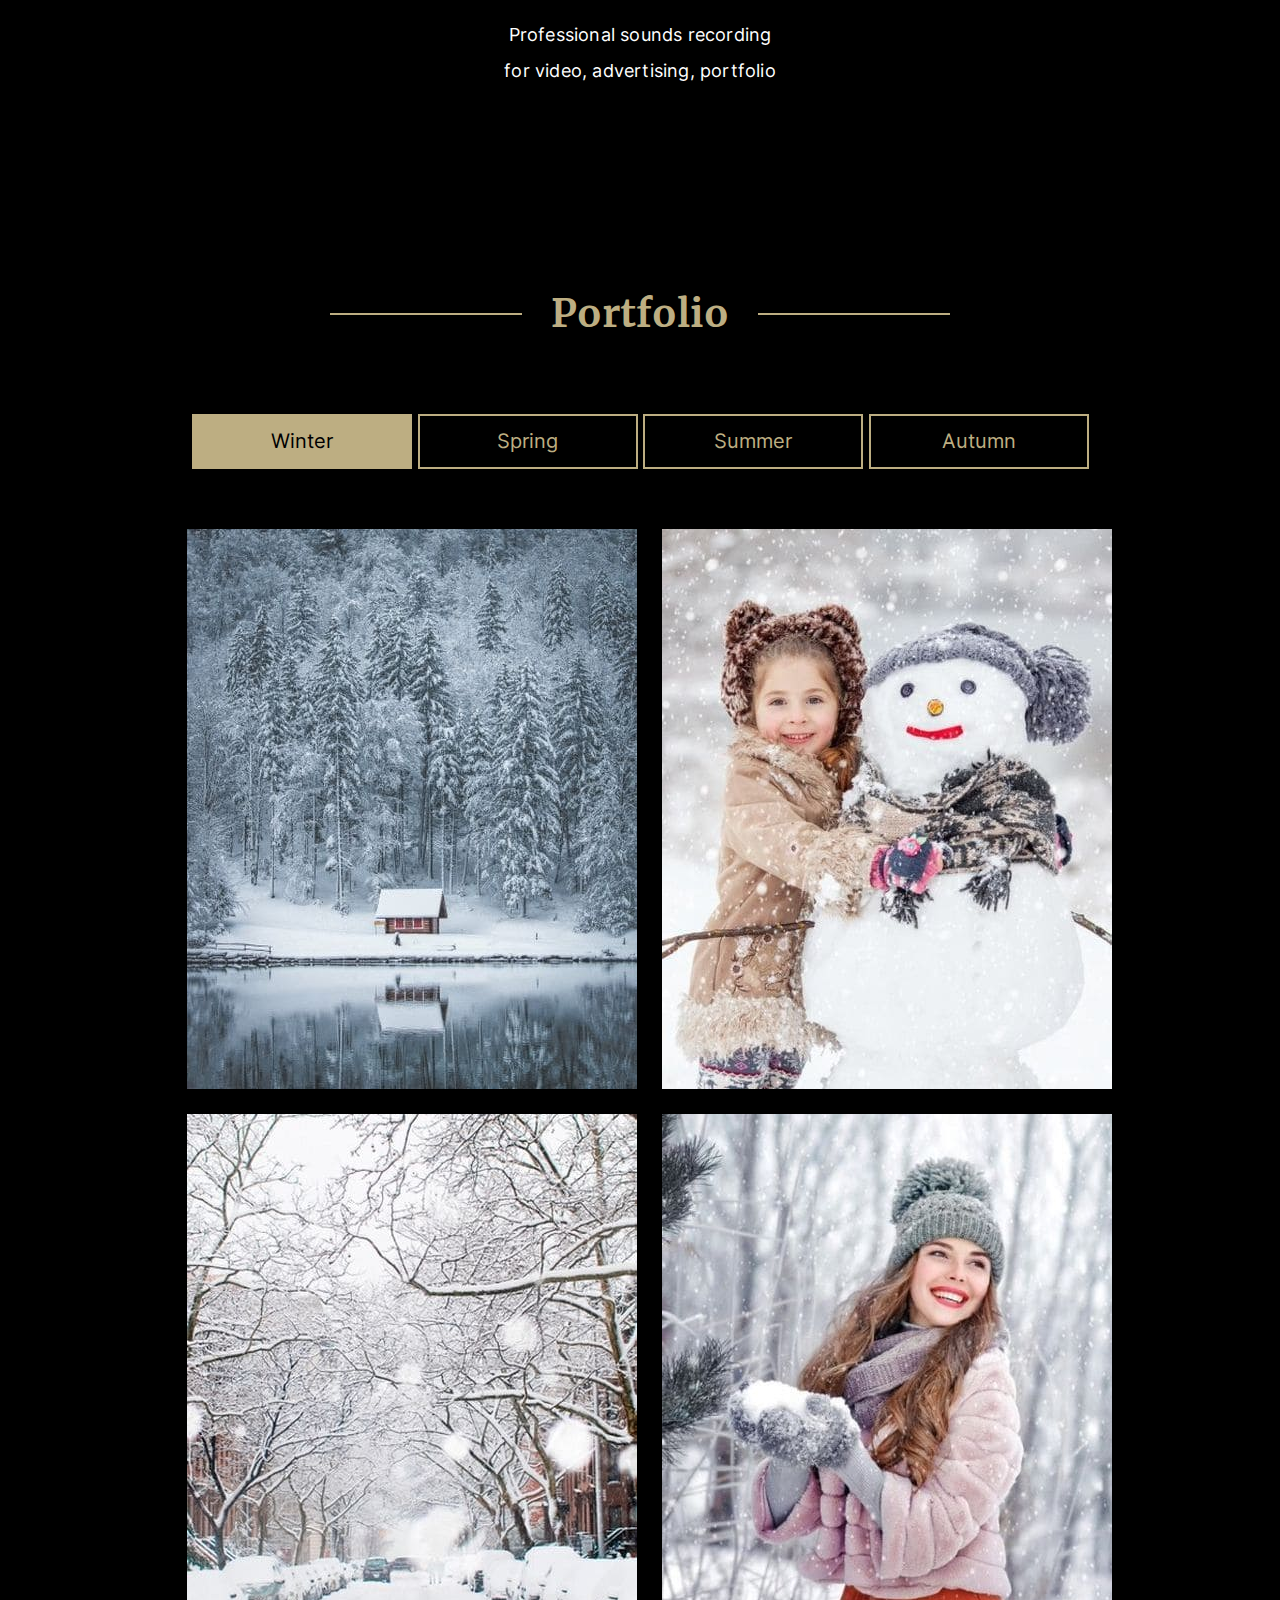
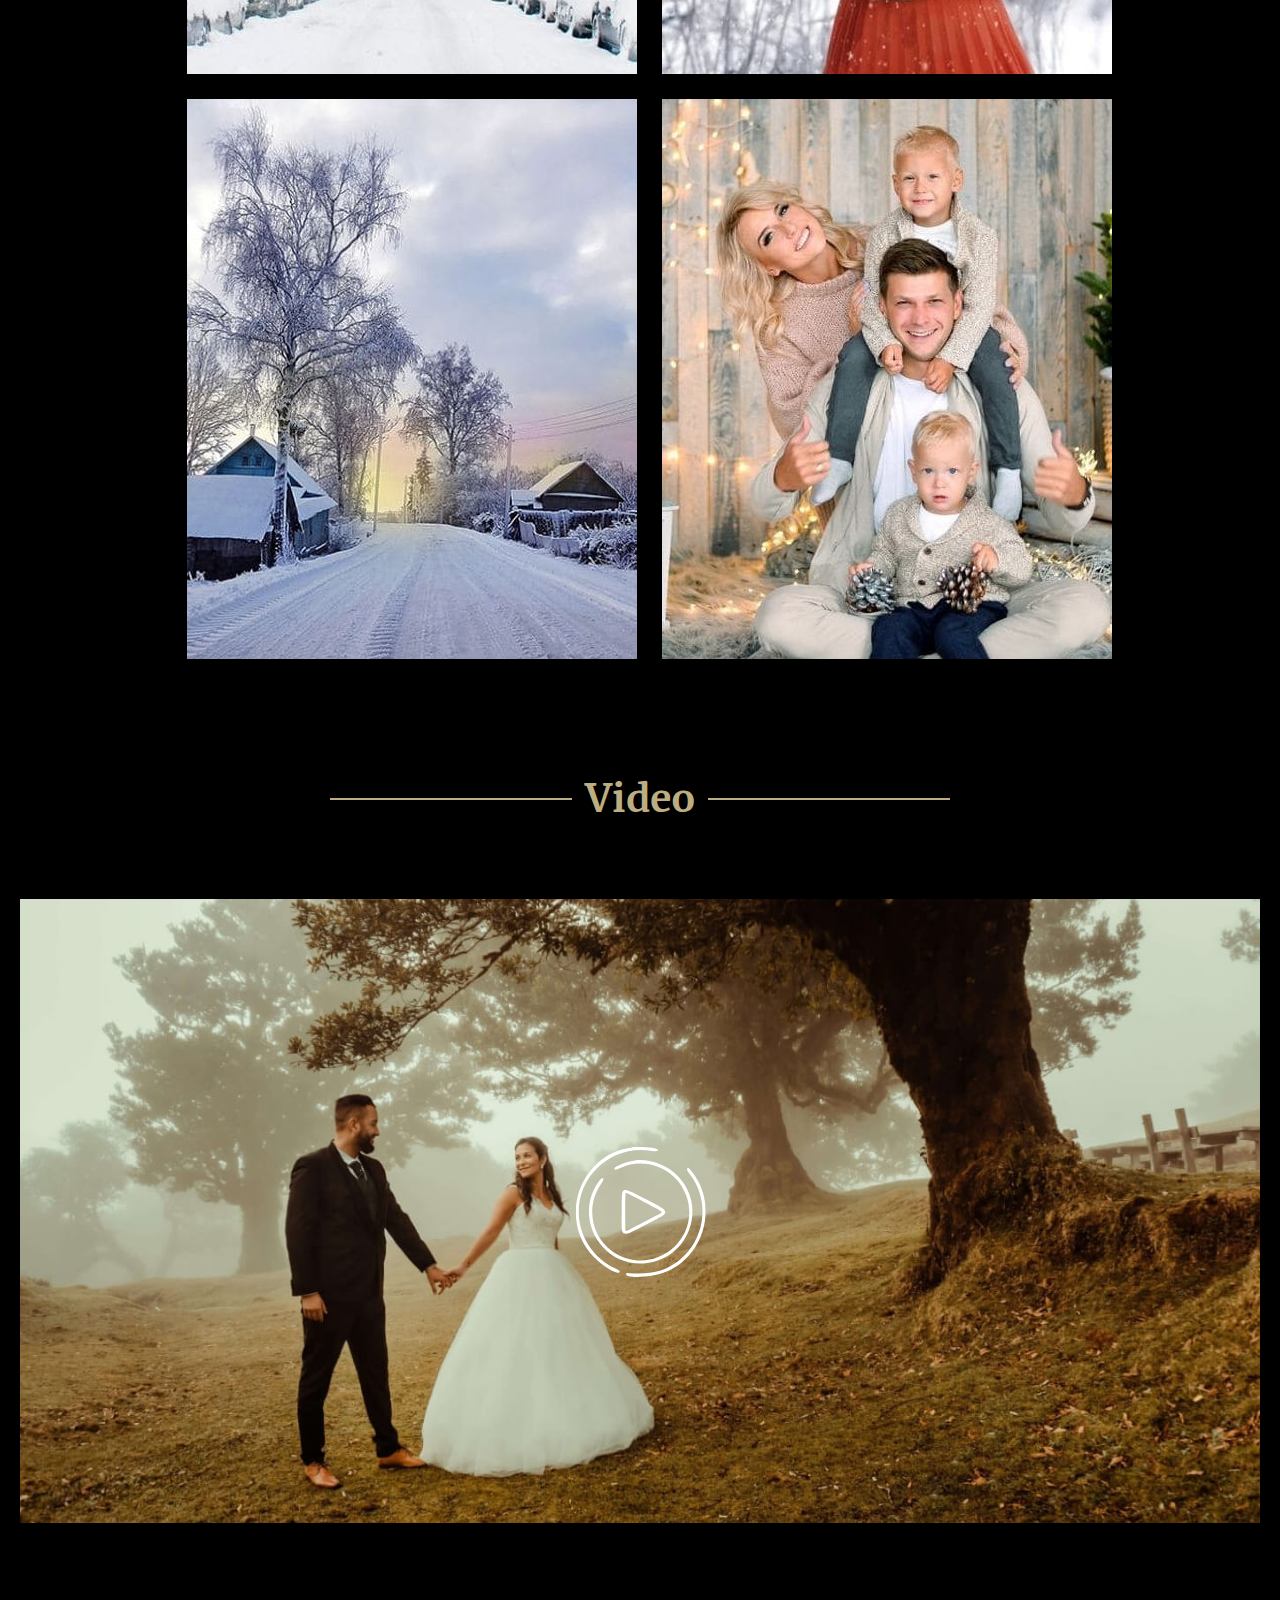
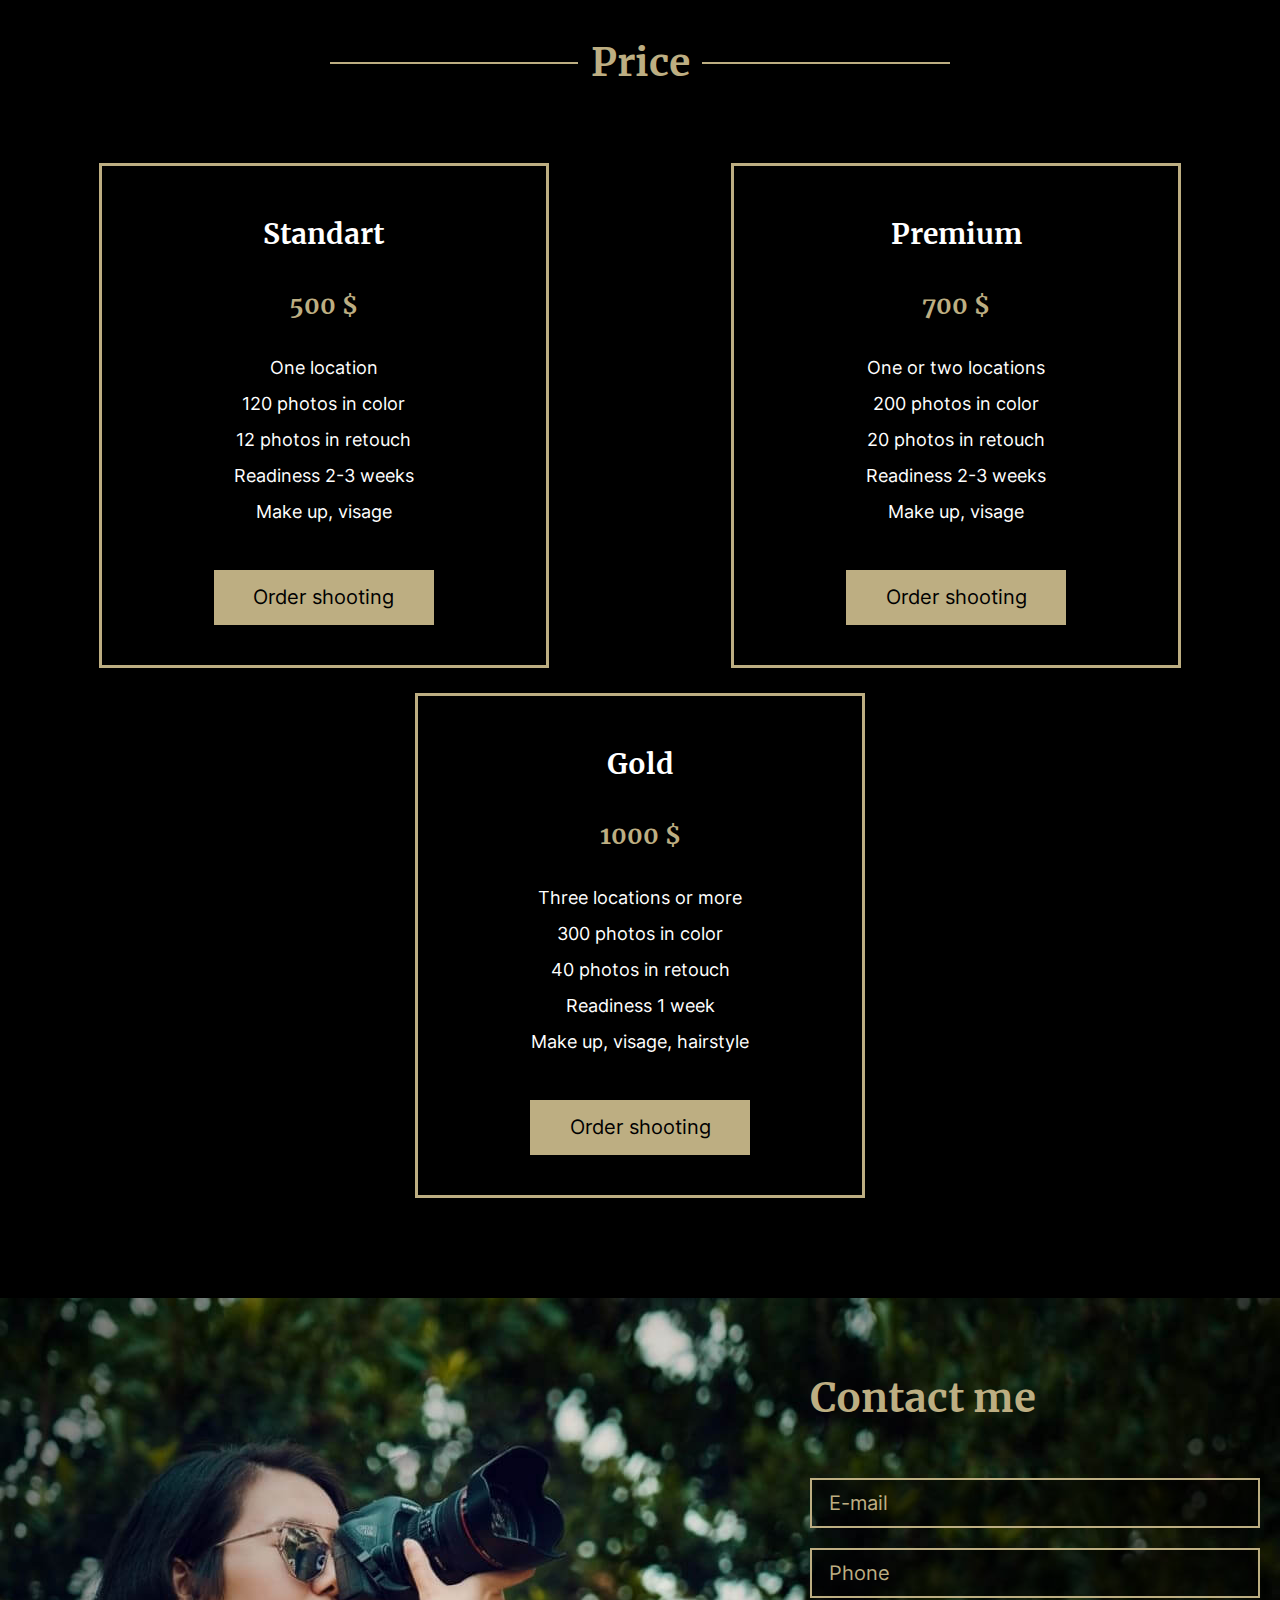
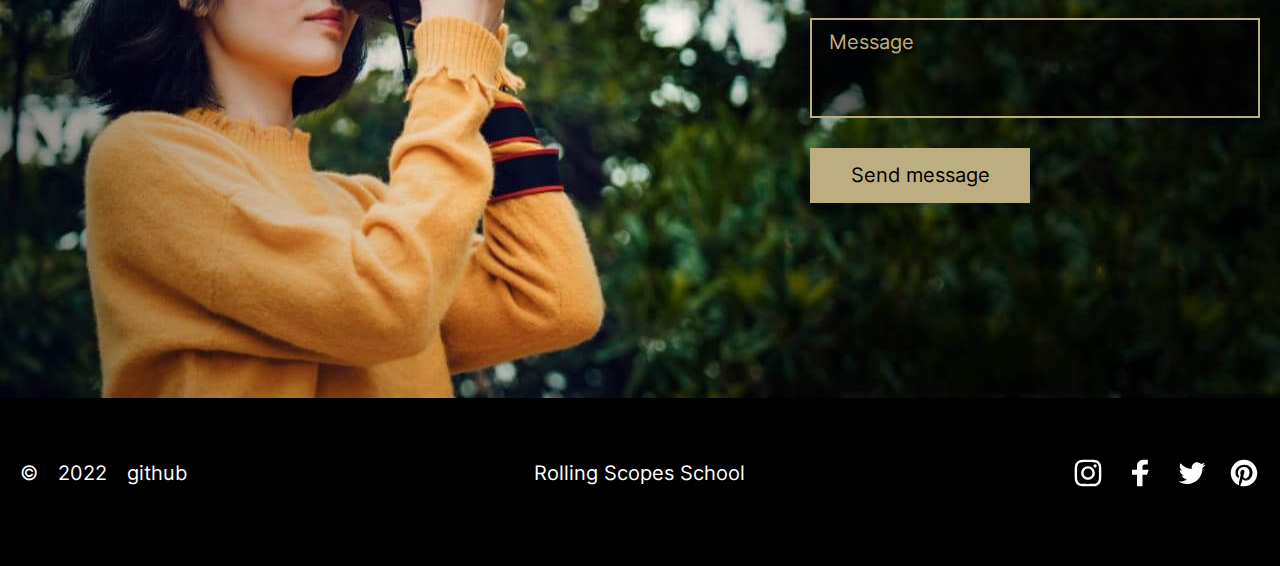
==== commit 7f311f61: "feat: add function changeTheme" ====
--- a/portfolio/index.html
+++ b/portfolio/index.html
@@ -13,7 +13,7 @@
 </head>
 
 <body>
-    <header class="header">
+    <header class="header ">
         <div class="container">
             <div class="header__inner">
                 <svg class="icon">
@@ -29,8 +29,11 @@
                     </ul>
                 </nav>
                 <div class="lang">
-                    <span class="lang__en lang__item">EN</span> <span>/</span> <span class="lang__ru lang__item">RU</span>
-                </div>
+                    <span class="lang__en active lang__item">en</span> <span>/</span> <span class="lang__ru lang__item">ru</span>
+                </div>
+                <svg class="icon-btn">
+                    <use class="icon-link" xlink:href="assets/svg/sprite.svg#sun"></use>
+                </svg>
                 <div class="hamburger" id="hamburger-1">
                     <span class="line"></span>
                     <span class="line"></span>
--- a/portfolio/styles/index.css
+++ b/portfolio/styles/index.css
@@ -296,6 +296,15 @@
   fill: #bdae82;
 }
 
+.icon.light-theme {
+  fill: #1c1c1c;
+  background-color: transparent;
+}
+
+.icon.light-theme:hover {
+  fill: #bdae82;
+}
+
 .btn {
   height: 55px;
   width: 220px;
@@ -358,6 +367,37 @@
   .header__inner .icon {
     margin-left: 13px;
   }
+}
+
+.header__inner .icon-btn {
+  height: 45px;
+  width: 45px;
+  margin-left: 25px;
+  fill: #ffffff;
+  -webkit-transition: fill 0.3s ease-in-out;
+  transition: fill 0.3s ease-in-out;
+  cursor: pointer;
+}
+
+@media (max-width: 768px) {
+  .header__inner .icon-btn {
+    margin-left: 13px;
+  }
+}
+
+.header__inner .icon-btn:hover {
+  fill: #bdae82;
+}
+
+.header__inner .icon-btn.light-theme {
+  fill: #1c1c1c;
+  height: 40px;
+  width: 40px;
+  background: transparent;
+}
+
+.header__inner .icon-btn.light-theme:hover {
+  fill: #bdae82;
 }
 
 @media (max-width: 350px) {
@@ -382,6 +422,38 @@
   }
 }
 
+.header.light-theme {
+  background: white url(../assets/img/bg1-white.jpg) no-repeat center 0;
+}
+
+@media (max-width: 768px) {
+  .header.light-theme {
+    height: 30px;
+    background-position: -5px -30px;
+    background-size: auto 620px;
+  }
+}
+
+.header.light-theme .nav a {
+  color: #1c1c1c;
+}
+
+.header.light-theme .nav a:hover {
+  color: #ffffff;
+}
+
+.header.light-theme .lang__item.active {
+  color: #ffffff;
+}
+
+.header.light-theme .line {
+  background-color: #1c1c1c;
+}
+
+.header.light-theme .hamburger-nav {
+  background-color: #ffffff;
+}
+
 .nav {
   margin-left: auto;
   -webkit-transition: all 0.3s ease-in-out;
@@ -472,8 +544,9 @@
 }
 
 .lang__en {
-  color: #bdae82;
   cursor: pointer;
+  text-transform: uppercase;
+  font-weight: 700;
 }
 
 @media (max-width: 768px) {
@@ -482,8 +555,18 @@
   }
 }
 
+.lang__en.active {
+  color: #bdae82;
+}
+
 .lang__ru {
+  text-transform: uppercase;
+  font-weight: 700;
   cursor: pointer;
+}
+
+.lang__ru.active {
+  color: #bdae82;
 }
 
 .lang span:not(first-child) {
@@ -524,7 +607,7 @@
   display: none;
   width: 50px;
   height: 3px;
-  background-color: #ecf0f1;
+  background-color: #ffffff;
   margin: 8px 0 8px 20px;
   -webkit-transition: -webkit-transform 0.3s ease-in-out;
   transition: -webkit-transform 0.3s ease-in-out;
@@ -600,6 +683,31 @@
     line-height: 24px;
     padding-bottom: 32px;
   }
+}
+
+.hero.light-theme {
+  background-image: url("../assets/img/bg1-white.jpg");
+  background-position: center -90px;
+  background-repeat: no-repeat;
+}
+
+@media (max-width: 768px) {
+  .hero.light-theme {
+    height: 590px;
+    background-position: -5px -60px;
+    background-size: auto 620px;
+  }
+}
+
+.hero.light-theme .btn.active {
+  background-color: #ffffff;
+  -webkit-box-shadow: 0px 4px 4px rgba(0, 0, 0, 0.25);
+          box-shadow: 0px 4px 4px rgba(0, 0, 0, 0.25);
+}
+
+.hero.light-theme .btn.active:hover {
+  background: #1c1c1c;
+  color: #bdae82;
 }
 
 /*========================== SKILLS ======================================================================*/
@@ -768,6 +876,7 @@
 
 .content__item__title {
   margin-bottom: 15px;
+  font-weight: 800;
   letter-spacing: 0.4px;
 }
 
@@ -785,6 +894,16 @@
 }
 
 /*========================== PORTFOLIO ===================================================================*/
+.portfolio.light-theme .btn {
+  background: #bdae82;
+  color: #1c1c1c;
+}
+
+.portfolio.light-theme .btn.active, .portfolio.light-theme .btn:hover {
+  background: #1c1c1c;
+  color: #bdae82;
+}
+
 .portfolio__inner .title {
   position: relative;
   padding-top: 110px;
@@ -1079,13 +1198,23 @@
 }
 
 /*========================== PRICE =======================================================================*/
+.price.light-theme .btn {
+  background: #bdae82;
+  color: #1c1c1c;
+}
+
+.price.light-theme .btn:hover {
+  background: #1c1c1c;
+  color: #bdae82;
+}
+
 .price__inner {
-  margin-bottom: 100px;
+  padding-bottom: 100px;
 }
 
 @media (max-width: 768px) {
   .price__inner {
-    margin-bottom: 13px;
+    padding-bottom: 13px;
   }
 }
 
@@ -1449,6 +1578,74 @@
   }
 }
 
+.contacts.light-theme {
+  background: white url("../assets/img/bg2-white.jpg") center center/auto 700px no-repeat;
+}
+
+@media (max-width: 768px) {
+  .contacts.light-theme {
+    background-size: 1200px 600px;
+    background-position: center 43px;
+  }
+}
+
+.contacts.light-theme h2 {
+  color: #1c1c1c;
+}
+
+.contacts.light-theme input {
+  color: #1c1c1c;
+  background: rgba(255, 255, 255, 0.5);
+}
+
+.contacts.light-theme textarea {
+  color: #1c1c1c;
+  background: rgba(255, 255, 255, 0.5);
+}
+
+.contacts.light-theme input::-webkit-input-placeholder {
+  color: #1c1c1c;
+}
+
+.contacts.light-theme input:-ms-input-placeholder {
+  color: #1c1c1c;
+}
+
+.contacts.light-theme input::-ms-input-placeholder {
+  color: #1c1c1c;
+}
+
+.contacts.light-theme input::placeholder {
+  color: #1c1c1c;
+}
+
+.contacts.light-theme textarea::-webkit-input-placeholder {
+  color: #1c1c1c;
+}
+
+.contacts.light-theme textarea:-ms-input-placeholder {
+  color: #1c1c1c;
+}
+
+.contacts.light-theme textarea::-ms-input-placeholder {
+  color: #1c1c1c;
+}
+
+.contacts.light-theme textarea::placeholder {
+  color: #1c1c1c;
+}
+
+.contacts.light-theme .btn.active {
+  background-color: #ffffff;
+  -webkit-box-shadow: 0px 4px 4px rgba(0, 0, 0, 0.25);
+          box-shadow: 0px 4px 4px rgba(0, 0, 0, 0.25);
+}
+
+.contacts.light-theme .btn.active:hover {
+  background: #1c1c1c;
+  color: #bdae82;
+}
+
 /*========================== FOOTER ======================================================================*/
 .footer {
   padding: 50px 0;
@@ -1561,3 +1758,21 @@
     margin-right: 42px;
   }
 }
+
+.light-theme {
+  background-color: #ffffff;
+  color: #1c1c1c;
+}
+
+.light-theme.title {
+  background-color: none;
+  color: #1c1c1c;
+}
+
+.light-theme.title::after, .light-theme.title::before {
+  background-color: #1c1c1c;
+}
+
+.light-theme:hover {
+  color: #1c1c1c;
+}
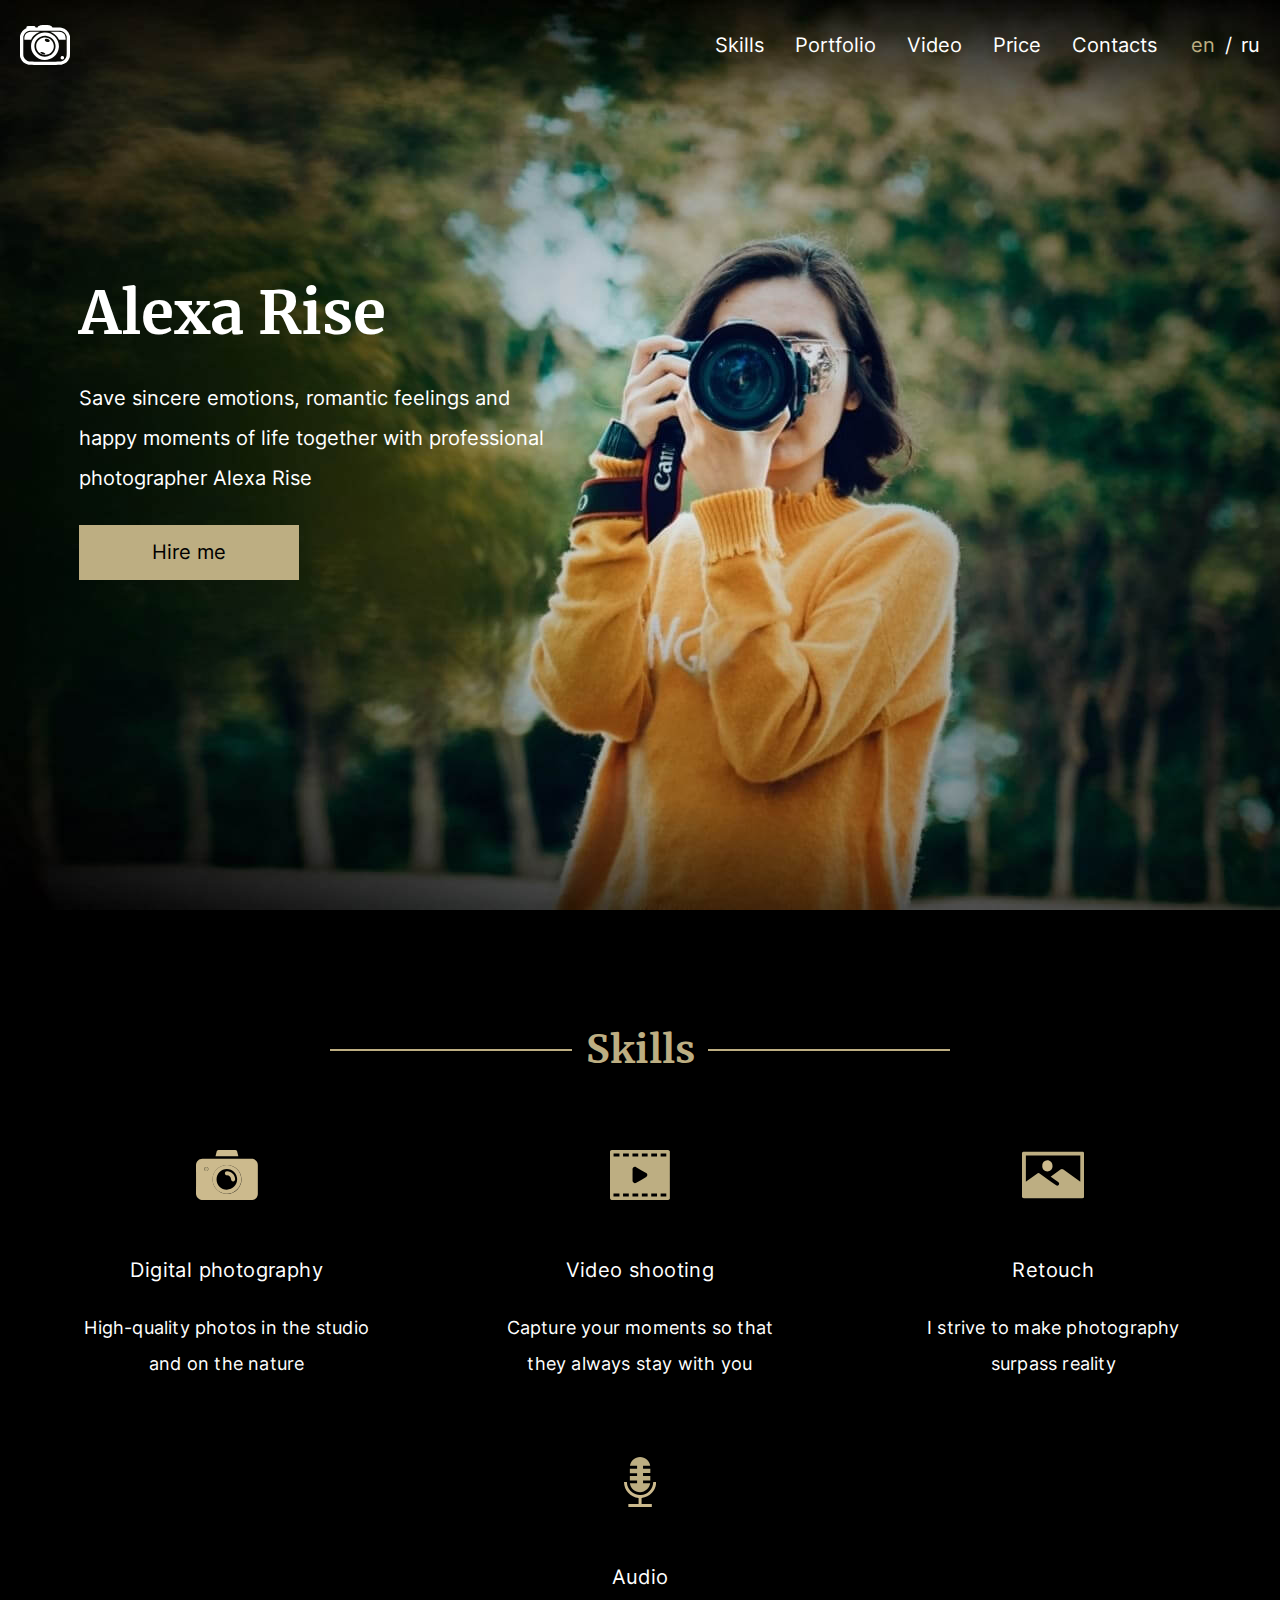
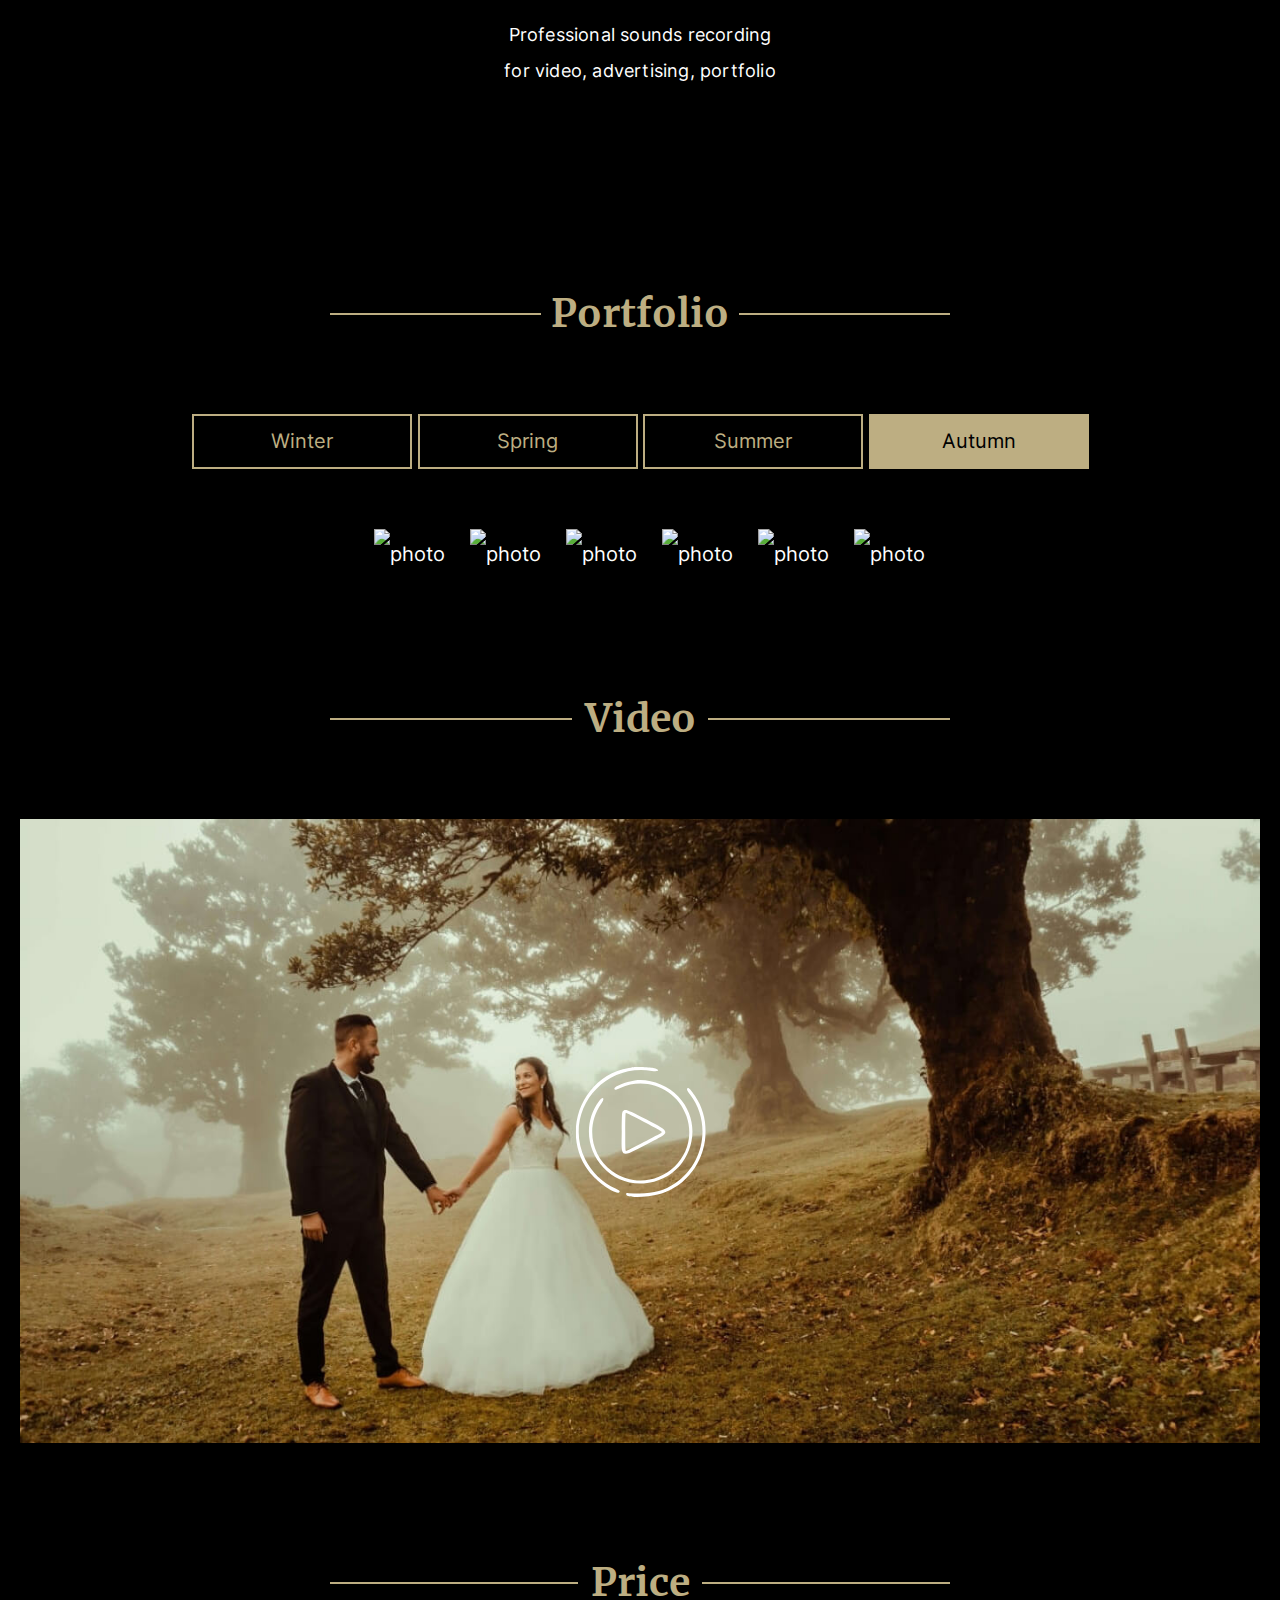
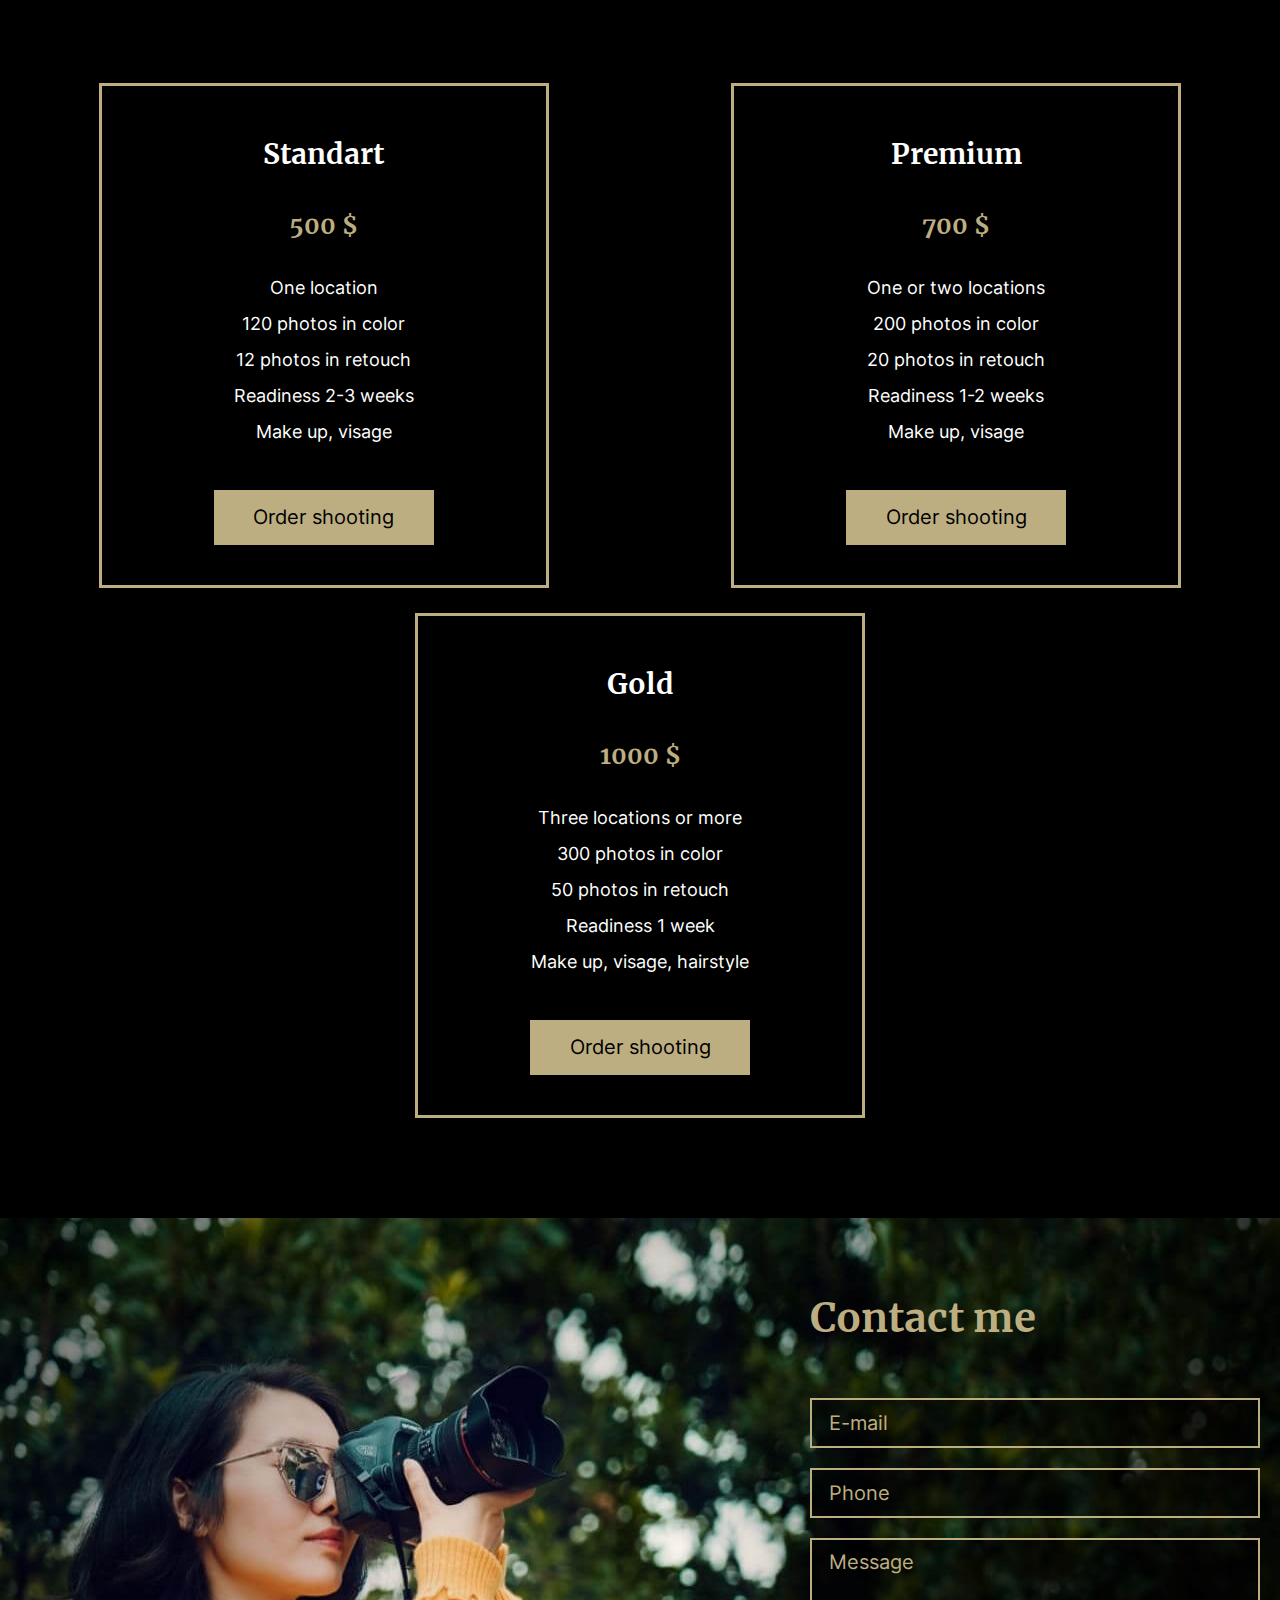
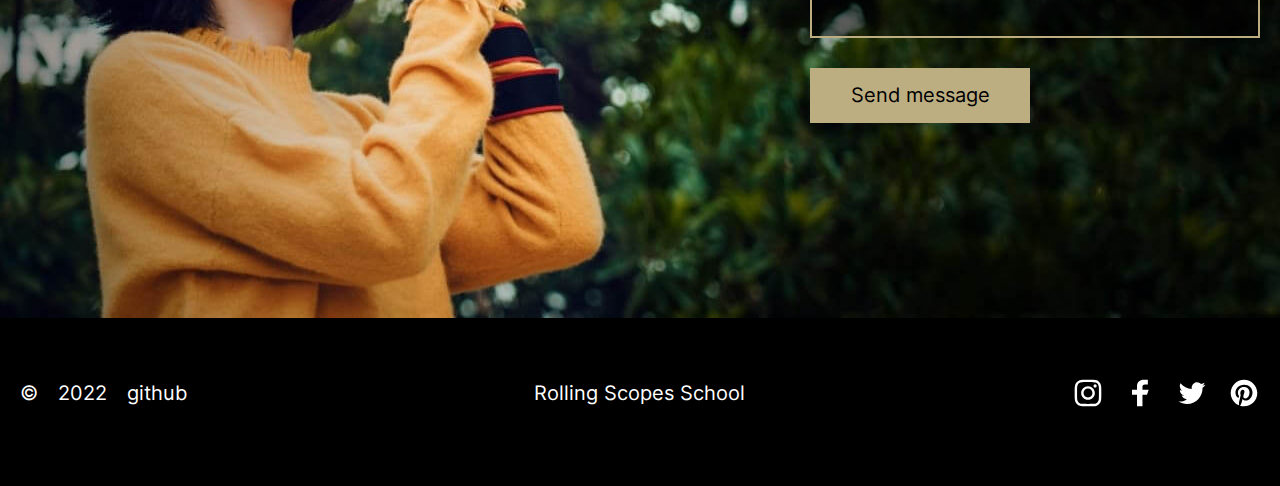
==== commit 1721b87c: "Merge pull request #4 from rolling-scopes-school/portfolio-part2" ====
--- a/portfolio/index.html
+++ b/portfolio/index.html
@@ -7,13 +7,12 @@
     <meta name="viewport" content="width=device-width, initial-scale=1.0">
     <link rel="shortcut icon" href="assets/img/favicon.ico" type="image/x-icon">
     <link rel="stylesheet" href="styles/index.css">
-    <script async src="js/cash.js"></script>
-    <script defer type="module" src="js/index.js"></script>
+    <script defer src="js/index.js"></script>
     <title>Portfolio</title>
 </head>
 
 <body>
-    <header class="header ">
+    <header class="header">
         <div class="container">
             <div class="header__inner">
                 <svg class="icon">
@@ -21,19 +20,16 @@
                 </svg>
                 <nav class="nav ">
                     <ul class="nav__list">
-                        <li class="nav__link"><a href="#skills" data-i18="skills">Skills</a></li>
-                        <li class="nav__link"><a href="#portfolio" data-i18="portfolio">Portfolio</a></li>
-                        <li class="nav__link"><a href="#video" data-i18="video">Video</a></li>
-                        <li class="nav__link"><a href="#price" data-i18="price">Price</a></li>
-                        <li class="nav__link"><a href="#contacts" data-i18="contacts">Contacts</a></li>
+                        <li class="nav__link"><a href="#skills">Skills</a></li>
+                        <li class="nav__link"><a href="#portfolio">Portfolio</a></li>
+                        <li class="nav__link"><a href="#video">Video</a></li>
+                        <li class="nav__link"><a href="#price">Price</a></li>
+                        <li class="nav__link"><a href="#contacts">Contacts</a></li>
                     </ul>
                 </nav>
                 <div class="lang">
-                    <span class="lang__en active lang__item">en</span> <span>/</span> <span class="lang__ru lang__item">ru</span>
-                </div>
-                <svg class="icon-btn">
-                    <use class="icon-link" xlink:href="assets/svg/sprite.svg#sun"></use>
-                </svg>
+                    <span class="lang__en">en</span> <span>/</span> <span class="lang__ru">ru</span>
+                </div>
                 <div class="hamburger" id="hamburger-1">
                     <span class="line"></span>
                     <span class="line"></span>
@@ -41,11 +37,11 @@
                 </div>
                 <nav class="hamburger-nav">
                     <ul class="hamburger-nav__list">
-                        <li class="hamburger-nav__link"><a href="#skills" data-i18="skills">Skills</a></li>
-                        <li class="hamburger-nav__link"><a href="#portfolio" data-i18="portfolio">Portfolio</a></li>
-                        <li class="hamburger-nav__link"><a href="#video" data-i18="video">Video</a></li>
-                        <li class="hamburger-nav__link"><a href="#price" data-i18="price">Price</a></li>
-                        <li class="hamburger-nav__link"><a href="#contacts" data-i18="contacts">Contacts</a></li>
+                        <li class="hamburger-nav__link"><a href="#skills">Skills</a></li>
+                        <li class="hamburger-nav__link"><a href="#portfolio">Portfolio</a></li>
+                        <li class="hamburger-nav__link"><a href="#video">Video</a></li>
+                        <li class="hamburger-nav__link"><a href="#price">Price</a></li>
+                        <li class="hamburger-nav__link"><a href="#contacts">Contacts</a></li>
                     </ul>
                 </nav>
             </div>
@@ -55,12 +51,11 @@
         <section class="hero" id="hero">
             <div class="container">
                 <div class="hero__inner">
-                    <h1 class="hero__title" data-i18="hero-title">Alexa Rise</h1>
-                    <div class="hero__text" data-i18="hero-text">Save sincere emotions, romantic feelings and happy
-                        moments of life together
+                    <h1 class="hero__title">Alexa Rise</h1>
+                    <div class="hero__text">Save sincere emotions, romantic feelings and happy moments of life together
                         with
                         professional photographer Alexa Rise</div>
-                    <button class="btn active" data-i18="hire">Hire me</button>
+                    <button class="btn">Hire me</button>
                 </div>
             </div>
         </section>
@@ -68,29 +63,25 @@
             <div class="container">
                 <div class="skills__inner">
                     <div class="title">
-                        <h2 data-i18="skills">Skills</h2>
+                        <h2>Skills</h2>
                     </div>
                     <div class="content">
                         <div class="content__item">
-                            <div class="content__item__title" data-i18="skill-title-1">Digital photography</div>
-                            <div class="content__item__text" data-i18="skill-text-1">High-quality photos in the studio
-                                and on the nature</div>
-                        </div>
-                        <div class="content__item">
-                            <div class="content__item__title" data-i18="skill-title-2">Video shooting</div>
-                            <div class="content__item__text" data-i18="skill-text-2">Capture your moments so that
-                                they&nbsp;always stay with you
-                            </div>
-                        </div>
-                        <div class="content__item">
-                            <div class="content__item__title" data-i18="skill-title-3">Retouch</div>
-                            <div class="content__item__text" data-i18="skill-text-3">I strive to make photography
-                                surpass reality</div>
-                        </div>
-                        <div class="content__item">
-                            <div class="content__item__title" data-i18="skill-title-4">Audio</div>
-                            <div class="content__item__text" data-i18="skill-text-4">Professional sounds recording
-                                for&nbsp;video, advertising,
+                            <div class="content__item__title">Digital photography</div>
+                            <div class="content__item__text">High-quality photos in the studio and on the nature</div>
+                        </div>
+                        <div class="content__item">
+                            <div class="content__item__title">Video shooting</div>
+                            <div class="content__item__text">Capture your moments so that they&nbsp;always stay with you
+                            </div>
+                        </div>
+                        <div class="content__item">
+                            <div class="content__item__title">Retouch</div>
+                            <div class="content__item__text">I strive to make photography surpass reality</div>
+                        </div>
+                        <div class="content__item">
+                            <div class="content__item__title">Audio</div>
+                            <div class="content__item__text">Professional sounds recording for&nbsp;video, advertising,
                                 portfolio</div>
                         </div>
                     </div>
@@ -101,25 +92,25 @@
             <div class="container">
                 <div class="portfolio__inner">
                     <div class="title">
-                        <h2 data-i18="portfolio">Portfolio</h2>
+                        <h2>Portfolio</h2>
                     </div>
                     <div class="tabs">
                         <div class="tabs__item">
-                            <button class="btn active" data-i18="winter">Winter</button>
-                            <button class="btn" data-i18="spring">Spring</button>
+                            <button class="btn active">Winter</button>
+                            <button class="btn active">Spring</button>
                         </div>
                         <div class="tabs__item">
-                            <button class="btn" data-i18="summer">Summer</button>
-                            <button class="btn" data-i18="autumn">Autumn</button>
+                            <button class="btn active">Summer</button>
+                            <button class="btn">Autumn</button>
                         </div>
                     </div>
                     <div class="tabs-content">
-                        <img src="assets/img/winter/1.jpg" alt="photo">
-                        <img src="assets/img/winter/2.jpg" alt="photo">
-                        <img src="assets/img/winter/3.jpg" alt="photo">
-                        <img src="assets/img/winter/4.jpg" alt="photo">
-                        <img src="assets/img/winter/5.jpg" alt="photo">
-                        <img src="assets/img/winter/6.jpg" alt="photo">
+                        <img src="assets/img/img1.jpg" alt="photo">
+                        <img src="assets/img/img2.jpg" alt="photo">
+                        <img src="assets/img/img3.jpg" alt="photo">
+                        <img src="assets/img/img4.jpg" alt="photo">
+                        <img src="assets/img/img5.jpg" alt="photo">
+                        <img src="assets/img/img6.jpg" alt="photo">
                     </div>
                 </div>
             </div>
@@ -128,11 +119,11 @@
             <div class="container">
                 <div class="video__inner">
                     <div class="title">
-                        <h2 data-i18="video">Video</h2>
+                        <h2>Video</h2>
                     </div>
                     <div class="video-content">
                         <img class="video-content__player" src="assets/img/video_player.jpg" alt="video">
-                        <button class="video-content__btn active"><svg class="icon">
+                        <button class="video-content__btn"><svg class="icon">
                                 <use xlink:href="assets/svg/sprite.svg#play_unvisited"></use>
                             </svg></button>
                     </div>
@@ -143,44 +134,41 @@
             <div class="container">
                 <div class="price__inner">
                     <div class="title">
-                        <h2 data-i18="price">Price</h2>
+                        <h2>Price</h2>
                     </div>
                     <div class="cards">
                         <div class="cards__item">
                             <div class="cards__item-header">Standart</div>
                             <div class="cards__item-price">500 $</div>
-                            <div class="cards__item-text"><span data-i18="price-description-1-span-1">One
-                                    location</span> <br>
-                                <span data-i18="price-description-1-span-2">120 photos in color</span> <br>
-                                <span data-i18="price-description-1-span-3">12 photos in retouch</span> <br>
-                                <span data-i18="price-description-1-span-4">Readiness 2-3 weeks</span> <br>
-                                <span data-i18="price-description-1-span-5">Make up, visage</span> <br>
-                            </div>
-                            <button class="btn active" data-i18="order">Order shooting</button>
+                            <div class="cards__item-text">One location <br>
+                                120 photos in color <br>
+                                12 photos in retouch <br>
+                                Readiness 2-3 weeks <br>
+                                Make up, visage <br>
+                            </div>
+                            <button class="btn">Order shooting</button>
                         </div>
                         <div class="cards__item">
                             <div class="cards__item-header">Premium</div>
                             <div class="cards__item-price">700 $</div>
-                            <div class="cards__item-text"><span data-i18="price-description-2-span-1">One or two
-                                    locations</span> <br>
-                                <span data-i18="price-description-2-span-2">200 photos in color</span> <br>
-                                <span data-i18="price-description-2-span-3">20 photos in retouch</span> <br>
-                                <span data-i18="price-description-2-span-4">Readiness 2-3 weeks</span> <br>
-                                <span data-i18="price-description-2-span-5">Make up, visage</span> <br>
-                            </div>
-                            <button class="btn active" data-i18="order">Order shooting</button>
+                            <div class="cards__item-text">One or two locations <br>
+                                200 photos in color <br>
+                                20 photos in retouch <br>
+                                Readiness 1-2 weeks <br>
+                                Make up, visage <br>
+                            </div>
+                            <button class="btn">Order shooting</button>
                         </div>
                         <div class="cards__item">
                             <div class="cards__item-header">Gold</div>
                             <div class="cards__item-price">1000 $</div>
-                            <div class="cards__item-text"><span data-i18="price-description-3-span-1">Three locations or
-                                    more</span> <br>
-                                <span data-i18="price-description-3-span-2">300 photos in color</span> <br>
-                                <span data-i18="price-description-3-span-3">40 photos in retouch</span> <br>
-                                <span data-i18="price-description-3-span-4">Readiness 1 week</span> <br>
-                                <span data-i18="price-description-3-span-5">Make up, visage, hairstyle</span> <br>
-                            </div>
-                            <button class="btn active" data-i18="order">Order shooting</button>
+                            <div class="cards__item-text">Three locations or more <br>
+                                300 photos in color <br>
+                                50 photos in retouch <br>
+                                Readiness 1 week <br>
+                                Make up, visage, hairstyle <br>
+                            </div>
+                            <button class="btn">Order shooting</button>
                         </div>
                     </div>
                 </div>
@@ -190,11 +178,11 @@
             <div class="container">
                 <div class="contacts__inner">
                     <form action="#" class="form">
-                        <h2 class="form__title" data-i18="contact-me">Contact me</h2>
-                        <input class="form__email" data-i19="email" type="email" name="email" placeholder="E-mail" required>
-                        <input class="form__tel" data-i19="tel" type="tel" name="tel" placeholder="Phone" required>
-                        <textarea class="form__textarea" data-i19="textarea" name="message" placeholder="Message"></textarea>
-                        <button class="btn active" type="submit" name="submit" data-i18="send-message">Send message</button>
+                        <h2 class="form__title">Contact me</h2>
+                        <input class="form__email" type="email" name="email" placeholder="E-mail" required>
+                        <input class="form__tel" type="tel" name="tel" placeholder="Phone" required>
+                        <textarea class="form__textarea" name="message" placeholder="Message"></textarea>
+                        <button class="btn" type="submit" name="submit">Send message</button>
                     </form>
                 </div>
             </div>
--- a/portfolio/styles/index.css
+++ b/portfolio/styles/index.css
@@ -296,31 +296,21 @@
   fill: #bdae82;
 }
 
-.icon.light-theme {
-  fill: #1c1c1c;
-  background-color: transparent;
-}
-
-.icon.light-theme:hover {
-  fill: #bdae82;
-}
-
 .btn {
   height: 55px;
   width: 220px;
   font-family: inherit;
-  background-color: transparent;
-  border: 2px solid #bdae82;
-  color: #bdae82;
+  border: 0;
+  background-color: #bdae82;
   cursor: pointer;
   -webkit-transition: color 0.3s ease-in-out;
   transition: color 0.3s ease-in-out;
 }
 
 .btn.active {
-  background-color: #bdae82;
-  border: 0;
-  color: #000000;
+  color: #bdae82;
+  background-color: transparent;
+  border: 2px solid #bdae82;
 }
 
 .btn:hover {
@@ -367,37 +357,6 @@
   .header__inner .icon {
     margin-left: 13px;
   }
-}
-
-.header__inner .icon-btn {
-  height: 45px;
-  width: 45px;
-  margin-left: 25px;
-  fill: #ffffff;
-  -webkit-transition: fill 0.3s ease-in-out;
-  transition: fill 0.3s ease-in-out;
-  cursor: pointer;
-}
-
-@media (max-width: 768px) {
-  .header__inner .icon-btn {
-    margin-left: 13px;
-  }
-}
-
-.header__inner .icon-btn:hover {
-  fill: #bdae82;
-}
-
-.header__inner .icon-btn.light-theme {
-  fill: #1c1c1c;
-  height: 40px;
-  width: 40px;
-  background: transparent;
-}
-
-.header__inner .icon-btn.light-theme:hover {
-  fill: #bdae82;
 }
 
 @media (max-width: 350px) {
@@ -422,38 +381,6 @@
   }
 }
 
-.header.light-theme {
-  background: white url(../assets/img/bg1-white.jpg) no-repeat center 0;
-}
-
-@media (max-width: 768px) {
-  .header.light-theme {
-    height: 30px;
-    background-position: -5px -30px;
-    background-size: auto 620px;
-  }
-}
-
-.header.light-theme .nav a {
-  color: #1c1c1c;
-}
-
-.header.light-theme .nav a:hover {
-  color: #ffffff;
-}
-
-.header.light-theme .lang__item.active {
-  color: #ffffff;
-}
-
-.header.light-theme .line {
-  background-color: #1c1c1c;
-}
-
-.header.light-theme .hamburger-nav {
-  background-color: #ffffff;
-}
-
 .nav {
   margin-left: auto;
   -webkit-transition: all 0.3s ease-in-out;
@@ -544,9 +471,8 @@
 }
 
 .lang__en {
+  color: #bdae82;
   cursor: pointer;
-  text-transform: uppercase;
-  font-weight: 700;
 }
 
 @media (max-width: 768px) {
@@ -555,18 +481,8 @@
   }
 }
 
-.lang__en.active {
-  color: #bdae82;
-}
-
 .lang__ru {
-  text-transform: uppercase;
-  font-weight: 700;
   cursor: pointer;
-}
-
-.lang__ru.active {
-  color: #bdae82;
 }
 
 .lang span:not(first-child) {
@@ -607,7 +523,7 @@
   display: none;
   width: 50px;
   height: 3px;
-  background-color: #ffffff;
+  background-color: #ecf0f1;
   margin: 8px 0 8px 20px;
   -webkit-transition: -webkit-transform 0.3s ease-in-out;
   transition: -webkit-transform 0.3s ease-in-out;
@@ -683,31 +599,6 @@
     line-height: 24px;
     padding-bottom: 32px;
   }
-}
-
-.hero.light-theme {
-  background-image: url("../assets/img/bg1-white.jpg");
-  background-position: center -90px;
-  background-repeat: no-repeat;
-}
-
-@media (max-width: 768px) {
-  .hero.light-theme {
-    height: 590px;
-    background-position: -5px -60px;
-    background-size: auto 620px;
-  }
-}
-
-.hero.light-theme .btn.active {
-  background-color: #ffffff;
-  -webkit-box-shadow: 0px 4px 4px rgba(0, 0, 0, 0.25);
-          box-shadow: 0px 4px 4px rgba(0, 0, 0, 0.25);
-}
-
-.hero.light-theme .btn.active:hover {
-  background: #1c1c1c;
-  color: #bdae82;
 }
 
 /*========================== SKILLS ======================================================================*/
@@ -753,7 +644,7 @@
   content: "";
   display: block;
   height: 2px;
-  width: 36%;
+  width: 39%;
   position: absolute;
   top: 58%;
   right: 0;
@@ -782,7 +673,7 @@
   content: "";
   display: block;
   height: 2px;
-  width: 36%;
+  width: 39%;
   position: absolute;
   top: 58%;
   left: 0;
@@ -876,7 +767,6 @@
 
 .content__item__title {
   margin-bottom: 15px;
-  font-weight: 800;
   letter-spacing: 0.4px;
 }
 
@@ -894,16 +784,6 @@
 }
 
 /*========================== PORTFOLIO ===================================================================*/
-.portfolio.light-theme .btn {
-  background: #bdae82;
-  color: #1c1c1c;
-}
-
-.portfolio.light-theme .btn.active, .portfolio.light-theme .btn:hover {
-  background: #1c1c1c;
-  color: #bdae82;
-}
-
 .portfolio__inner .title {
   position: relative;
   padding-top: 110px;
@@ -955,7 +835,7 @@
 
 @media (min-width: 1269px) {
   .portfolio__inner .title::after {
-    width: 31%;
+    width: 34%;
     top: 59.5%;
   }
 }
@@ -982,7 +862,7 @@
   content: "";
   display: block;
   height: 2px;
-  width: 34%;
+  width: 39%;
   position: absolute;
   top: 58%;
   left: 0;
@@ -991,7 +871,7 @@
 
 @media (min-width: 1269px) {
   .portfolio__inner .title::before {
-    width: 31%;
+    width: 34%;
     top: 59.5%;
   }
 }
@@ -1198,23 +1078,13 @@
 }
 
 /*========================== PRICE =======================================================================*/
-.price.light-theme .btn {
-  background: #bdae82;
-  color: #1c1c1c;
-}
-
-.price.light-theme .btn:hover {
-  background: #1c1c1c;
-  color: #bdae82;
-}
-
 .price__inner {
-  padding-bottom: 100px;
+  margin-bottom: 100px;
 }
 
 @media (max-width: 768px) {
   .price__inner {
-    padding-bottom: 13px;
+    margin-bottom: 13px;
   }
 }
 
@@ -1256,7 +1126,7 @@
   height: 2px;
   width: 39%;
   position: absolute;
-  top: 56%;
+  top: 58%;
   right: 0;
   background-color: #bdae82;
 }
@@ -1292,7 +1162,7 @@
   height: 2px;
   width: 39%;
   position: absolute;
-  top: 56%;
+  top: 58%;
   left: 0;
   background-color: #bdae82;
 }
@@ -1578,74 +1448,6 @@
   }
 }
 
-.contacts.light-theme {
-  background: white url("../assets/img/bg2-white.jpg") center center/auto 700px no-repeat;
-}
-
-@media (max-width: 768px) {
-  .contacts.light-theme {
-    background-size: 1200px 600px;
-    background-position: center 43px;
-  }
-}
-
-.contacts.light-theme h2 {
-  color: #1c1c1c;
-}
-
-.contacts.light-theme input {
-  color: #1c1c1c;
-  background: rgba(255, 255, 255, 0.5);
-}
-
-.contacts.light-theme textarea {
-  color: #1c1c1c;
-  background: rgba(255, 255, 255, 0.5);
-}
-
-.contacts.light-theme input::-webkit-input-placeholder {
-  color: #1c1c1c;
-}
-
-.contacts.light-theme input:-ms-input-placeholder {
-  color: #1c1c1c;
-}
-
-.contacts.light-theme input::-ms-input-placeholder {
-  color: #1c1c1c;
-}
-
-.contacts.light-theme input::placeholder {
-  color: #1c1c1c;
-}
-
-.contacts.light-theme textarea::-webkit-input-placeholder {
-  color: #1c1c1c;
-}
-
-.contacts.light-theme textarea:-ms-input-placeholder {
-  color: #1c1c1c;
-}
-
-.contacts.light-theme textarea::-ms-input-placeholder {
-  color: #1c1c1c;
-}
-
-.contacts.light-theme textarea::placeholder {
-  color: #1c1c1c;
-}
-
-.contacts.light-theme .btn.active {
-  background-color: #ffffff;
-  -webkit-box-shadow: 0px 4px 4px rgba(0, 0, 0, 0.25);
-          box-shadow: 0px 4px 4px rgba(0, 0, 0, 0.25);
-}
-
-.contacts.light-theme .btn.active:hover {
-  background: #1c1c1c;
-  color: #bdae82;
-}
-
 /*========================== FOOTER ======================================================================*/
 .footer {
   padding: 50px 0;
@@ -1758,21 +1560,3 @@
     margin-right: 42px;
   }
 }
-
-.light-theme {
-  background-color: #ffffff;
-  color: #1c1c1c;
-}
-
-.light-theme.title {
-  background-color: none;
-  color: #1c1c1c;
-}
-
-.light-theme.title::after, .light-theme.title::before {
-  background-color: #1c1c1c;
-}
-
-.light-theme:hover {
-  color: #1c1c1c;
-}
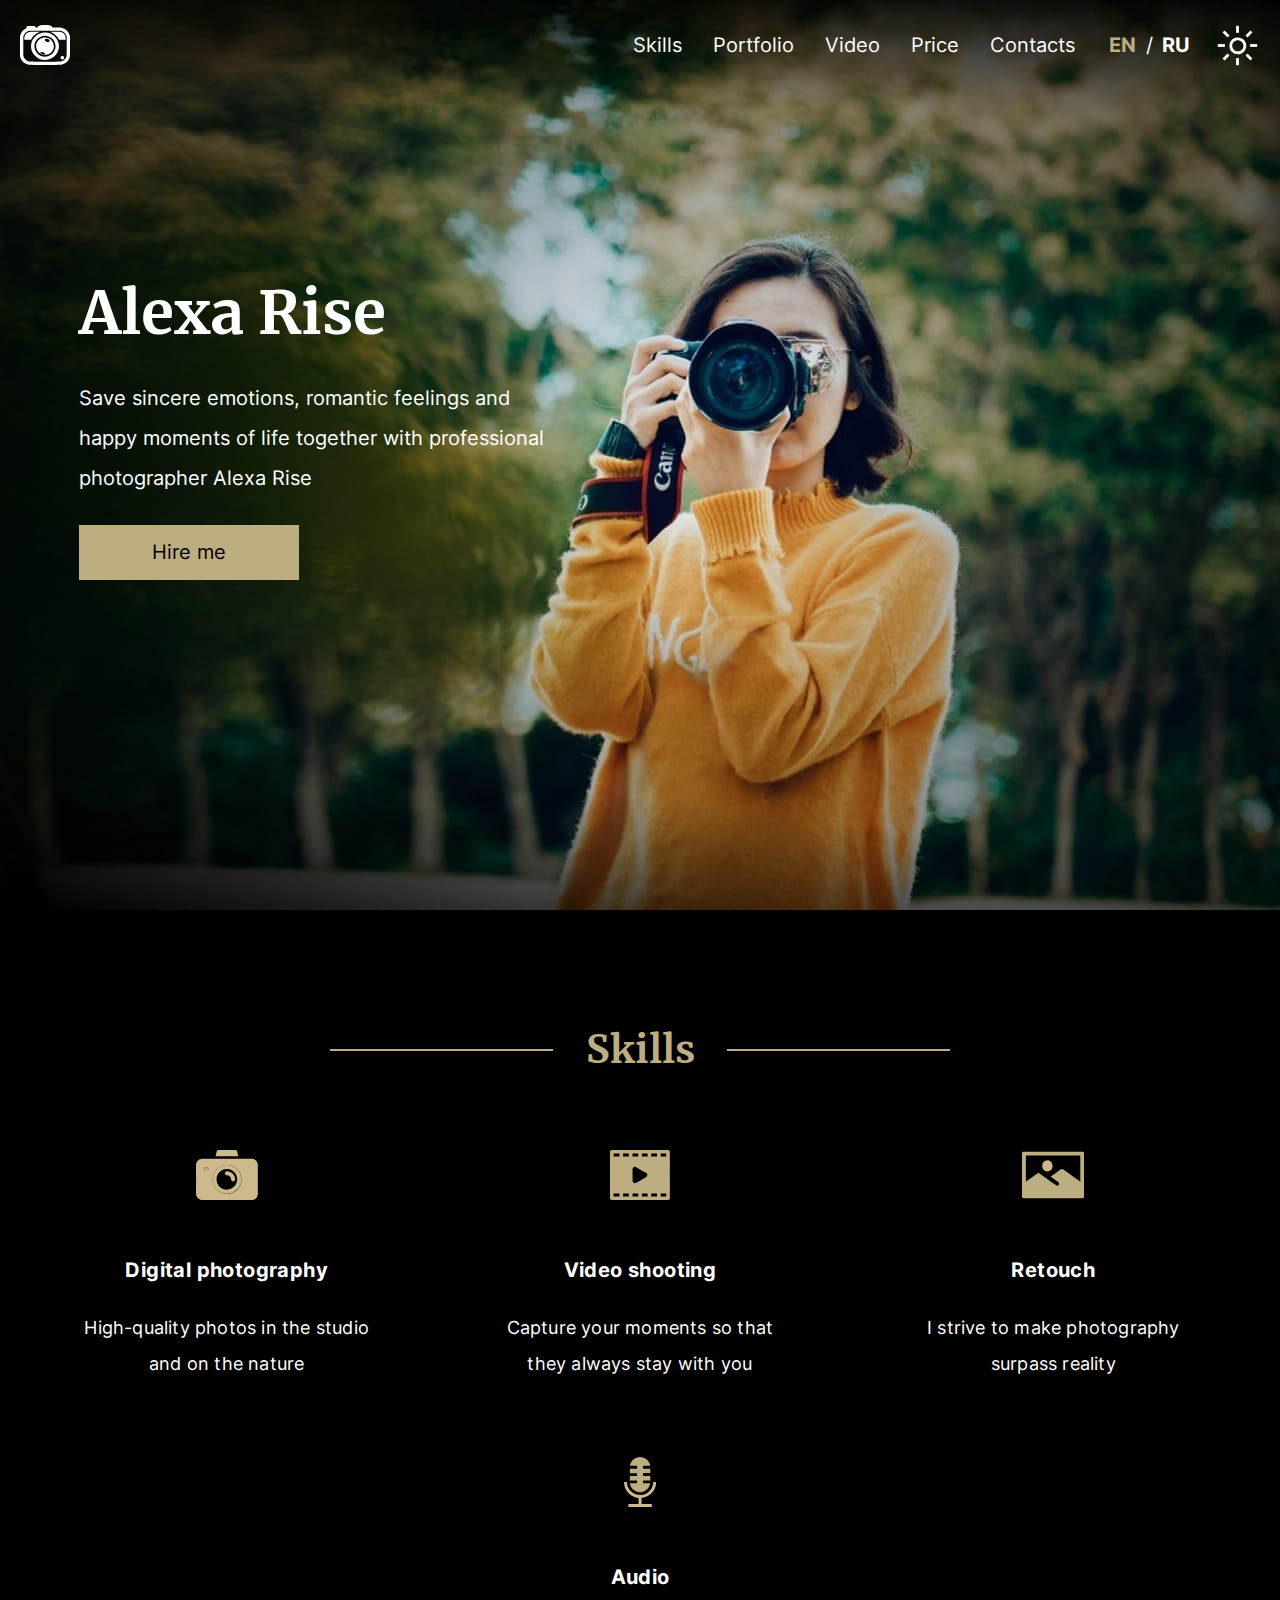
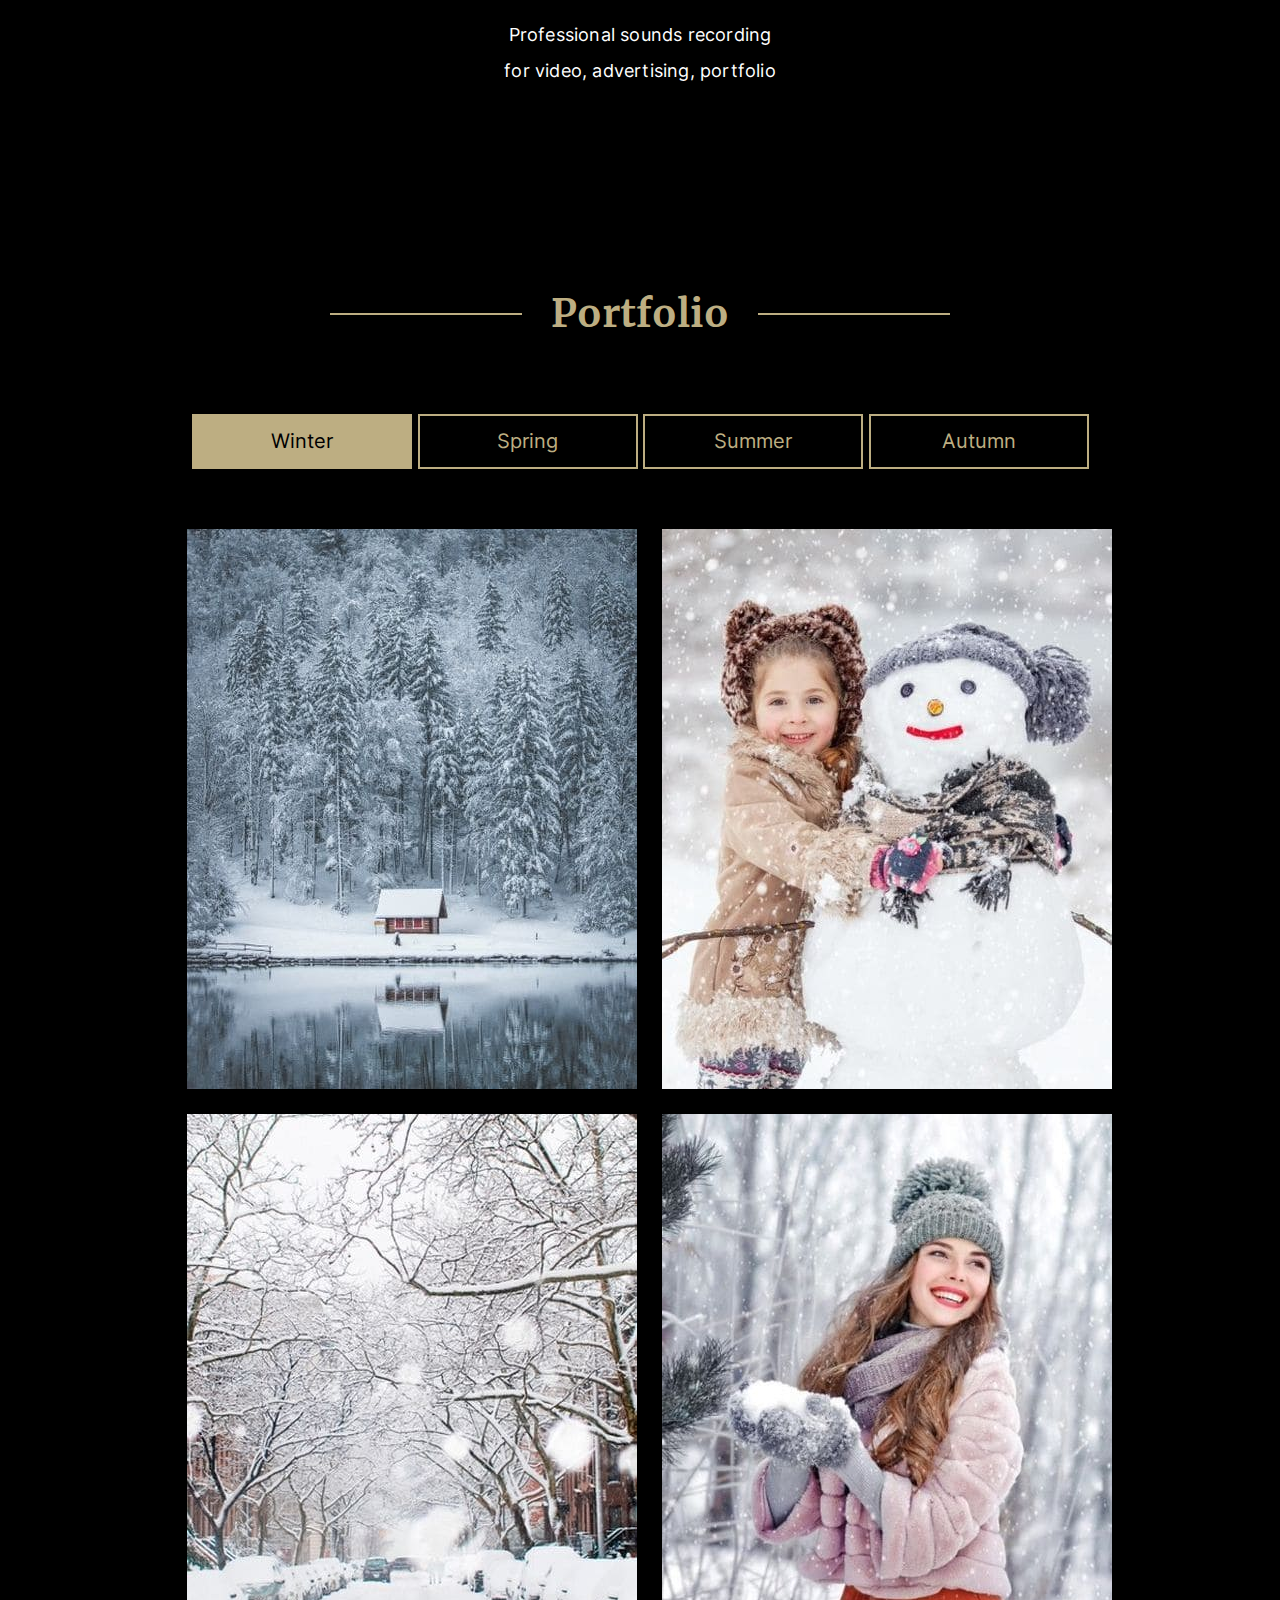
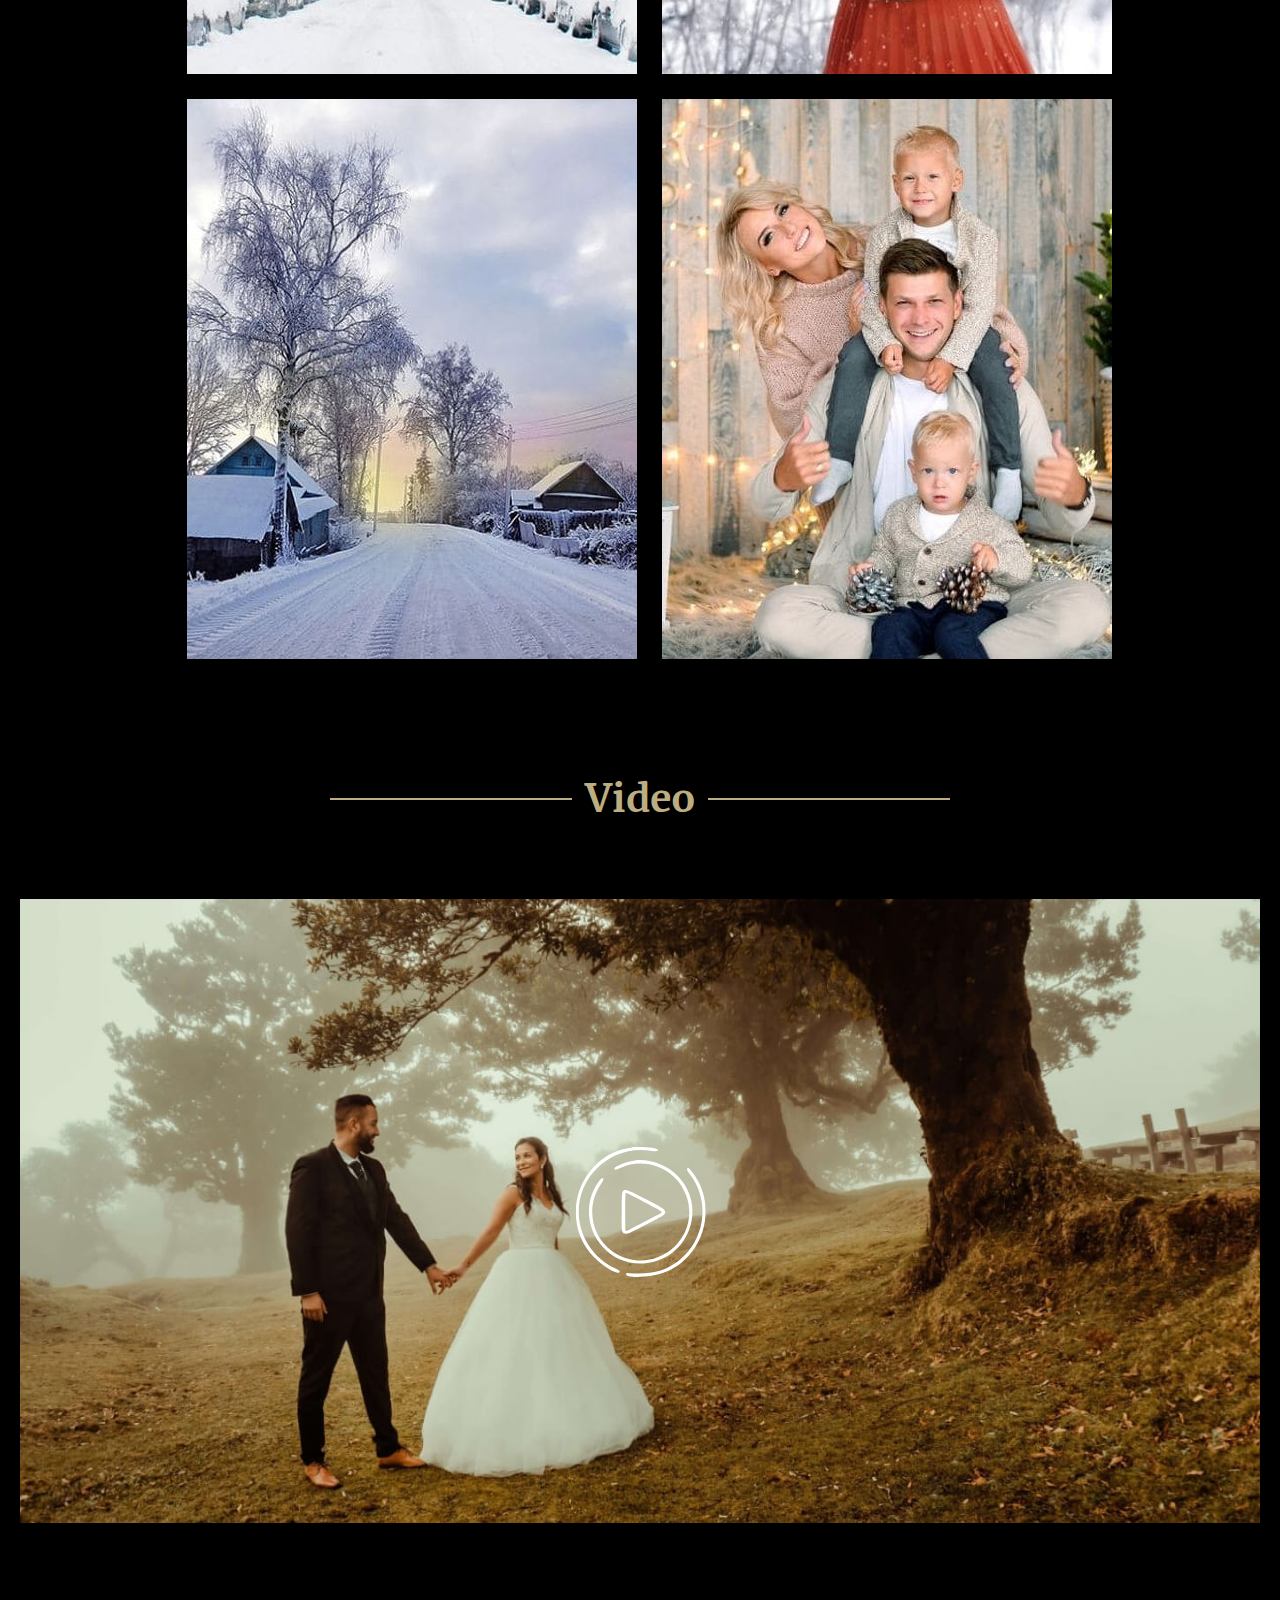
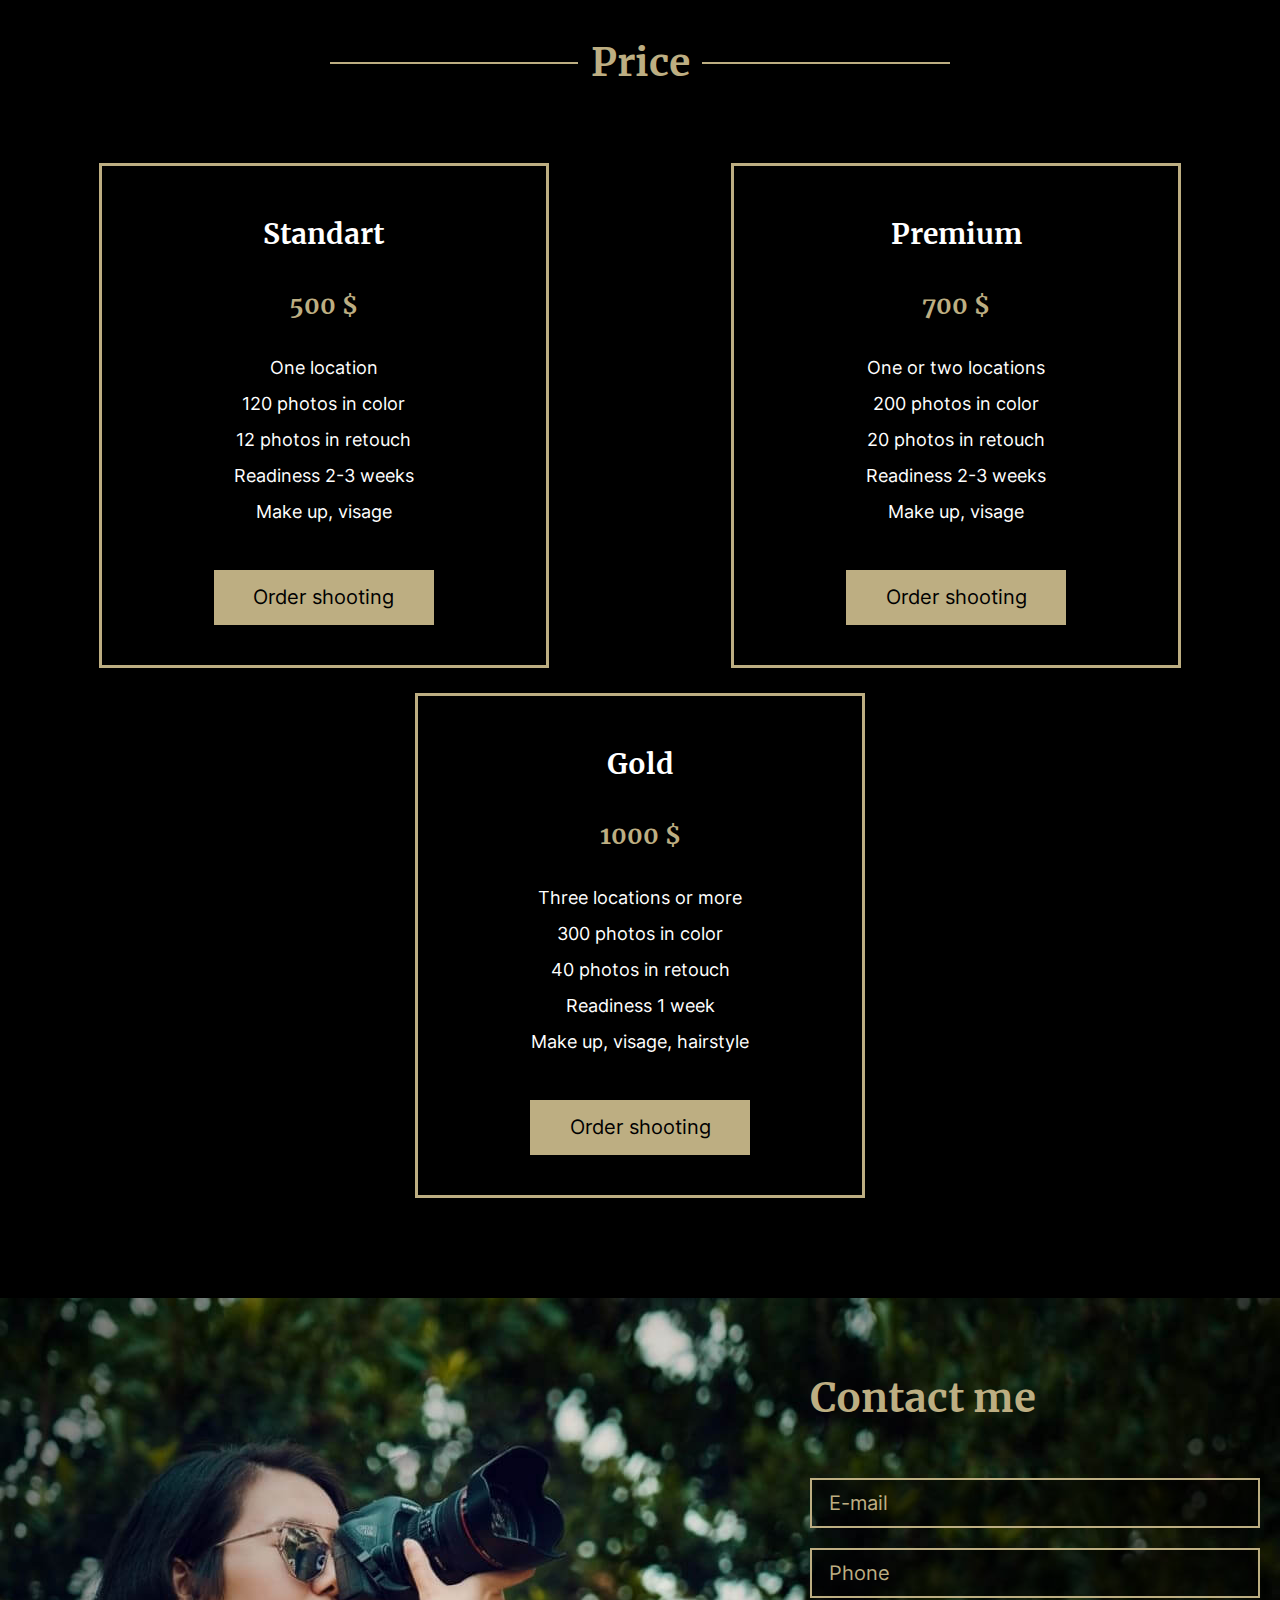
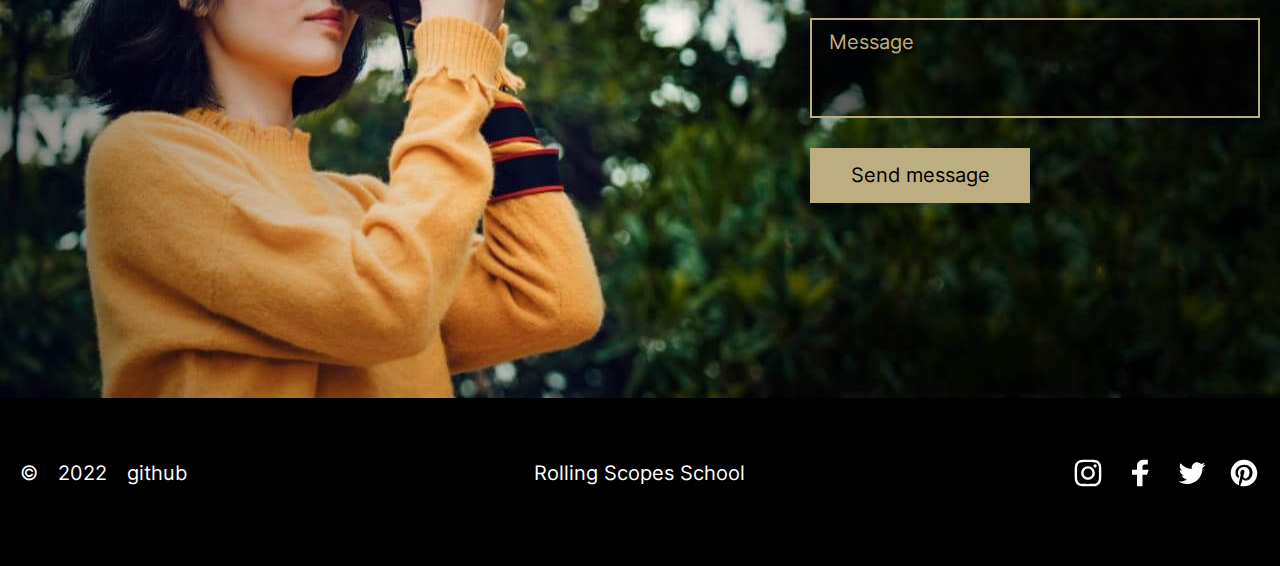
==== commit 6e90be18: "Merge pull request #7 from rolling-scopes-school/portfolio-part3" ====
--- a/portfolio/index.html
+++ b/portfolio/index.html
@@ -7,12 +7,13 @@
     <meta name="viewport" content="width=device-width, initial-scale=1.0">
     <link rel="shortcut icon" href="assets/img/favicon.ico" type="image/x-icon">
     <link rel="stylesheet" href="styles/index.css">
-    <script defer src="js/index.js"></script>
+    <script async src="js/cash.js"></script>
+    <script type="module" src="js/index.js"></script>
     <title>Portfolio</title>
 </head>
 
 <body>
-    <header class="header">
+    <header class="header ">
         <div class="container">
             <div class="header__inner">
                 <svg class="icon">
@@ -20,16 +21,19 @@
                 </svg>
                 <nav class="nav ">
                     <ul class="nav__list">
-                        <li class="nav__link"><a href="#skills">Skills</a></li>
-                        <li class="nav__link"><a href="#portfolio">Portfolio</a></li>
-                        <li class="nav__link"><a href="#video">Video</a></li>
-                        <li class="nav__link"><a href="#price">Price</a></li>
-                        <li class="nav__link"><a href="#contacts">Contacts</a></li>
+                        <li class="nav__link"><a href="#skills" data-i18="skills">Skills</a></li>
+                        <li class="nav__link"><a href="#portfolio" data-i18="portfolio">Portfolio</a></li>
+                        <li class="nav__link"><a href="#video" data-i18="video">Video</a></li>
+                        <li class="nav__link"><a href="#price" data-i18="price">Price</a></li>
+                        <li class="nav__link"><a href="#contacts" data-i18="contacts">Contacts</a></li>
                     </ul>
                 </nav>
                 <div class="lang">
-                    <span class="lang__en">en</span> <span>/</span> <span class="lang__ru">ru</span>
-                </div>
+                    <span class="lang__en active lang__item">en</span> <span>/</span> <span class="lang__ru lang__item">ru</span>
+                </div>
+                <svg class="icon-btn">
+                    <use class="icon-link" xlink:href="assets/svg/sprite.svg#sun"></use>
+                </svg>
                 <div class="hamburger" id="hamburger-1">
                     <span class="line"></span>
                     <span class="line"></span>
@@ -37,11 +41,11 @@
                 </div>
                 <nav class="hamburger-nav">
                     <ul class="hamburger-nav__list">
-                        <li class="hamburger-nav__link"><a href="#skills">Skills</a></li>
-                        <li class="hamburger-nav__link"><a href="#portfolio">Portfolio</a></li>
-                        <li class="hamburger-nav__link"><a href="#video">Video</a></li>
-                        <li class="hamburger-nav__link"><a href="#price">Price</a></li>
-                        <li class="hamburger-nav__link"><a href="#contacts">Contacts</a></li>
+                        <li class="hamburger-nav__link"><a href="#skills" data-i18="skills">Skills</a></li>
+                        <li class="hamburger-nav__link"><a href="#portfolio" data-i18="portfolio">Portfolio</a></li>
+                        <li class="hamburger-nav__link"><a href="#video" data-i18="video">Video</a></li>
+                        <li class="hamburger-nav__link"><a href="#price" data-i18="price">Price</a></li>
+                        <li class="hamburger-nav__link"><a href="#contacts" data-i18="contacts">Contacts</a></li>
                     </ul>
                 </nav>
             </div>
@@ -51,11 +55,12 @@
         <section class="hero" id="hero">
             <div class="container">
                 <div class="hero__inner">
-                    <h1 class="hero__title">Alexa Rise</h1>
-                    <div class="hero__text">Save sincere emotions, romantic feelings and happy moments of life together
+                    <h1 class="hero__title" data-i18="hero-title">Alexa Rise</h1>
+                    <div class="hero__text" data-i18="hero-text">Save sincere emotions, romantic feelings and happy
+                        moments of life together
                         with
                         professional photographer Alexa Rise</div>
-                    <button class="btn">Hire me</button>
+                    <button class="btn active" data-i18="hire">Hire me</button>
                 </div>
             </div>
         </section>
@@ -63,25 +68,29 @@
             <div class="container">
                 <div class="skills__inner">
                     <div class="title">
-                        <h2>Skills</h2>
+                        <h2 data-i18="skills">Skills</h2>
                     </div>
                     <div class="content">
                         <div class="content__item">
-                            <div class="content__item__title">Digital photography</div>
-                            <div class="content__item__text">High-quality photos in the studio and on the nature</div>
-                        </div>
-                        <div class="content__item">
-                            <div class="content__item__title">Video shooting</div>
-                            <div class="content__item__text">Capture your moments so that they&nbsp;always stay with you
-                            </div>
-                        </div>
-                        <div class="content__item">
-                            <div class="content__item__title">Retouch</div>
-                            <div class="content__item__text">I strive to make photography surpass reality</div>
-                        </div>
-                        <div class="content__item">
-                            <div class="content__item__title">Audio</div>
-                            <div class="content__item__text">Professional sounds recording for&nbsp;video, advertising,
+                            <div class="content__item__title" data-i18="skill-title-1">Digital photography</div>
+                            <div class="content__item__text" data-i18="skill-text-1">High-quality photos in the studio
+                                and on the nature</div>
+                        </div>
+                        <div class="content__item">
+                            <div class="content__item__title" data-i18="skill-title-2">Video shooting</div>
+                            <div class="content__item__text" data-i18="skill-text-2">Capture your moments so that
+                                they&nbsp;always stay with you
+                            </div>
+                        </div>
+                        <div class="content__item">
+                            <div class="content__item__title" data-i18="skill-title-3">Retouch</div>
+                            <div class="content__item__text" data-i18="skill-text-3">I strive to make photography
+                                surpass reality</div>
+                        </div>
+                        <div class="content__item">
+                            <div class="content__item__title" data-i18="skill-title-4">Audio</div>
+                            <div class="content__item__text" data-i18="skill-text-4">Professional sounds recording
+                                for&nbsp;video, advertising,
                                 portfolio</div>
                         </div>
                     </div>
@@ -92,25 +101,25 @@
             <div class="container">
                 <div class="portfolio__inner">
                     <div class="title">
-                        <h2>Portfolio</h2>
+                        <h2 data-i18="portfolio">Portfolio</h2>
                     </div>
                     <div class="tabs">
                         <div class="tabs__item">
-                            <button class="btn active">Winter</button>
-                            <button class="btn active">Spring</button>
+                            <button class="btn active" data-i18="winter">Winter</button>
+                            <button class="btn" data-i18="spring">Spring</button>
                         </div>
                         <div class="tabs__item">
-                            <button class="btn active">Summer</button>
-                            <button class="btn">Autumn</button>
+                            <button class="btn" data-i18="summer">Summer</button>
+                            <button class="btn" data-i18="autumn">Autumn</button>
                         </div>
                     </div>
                     <div class="tabs-content">
-                        <img src="assets/img/img1.jpg" alt="photo">
-                        <img src="assets/img/img2.jpg" alt="photo">
-                        <img src="assets/img/img3.jpg" alt="photo">
-                        <img src="assets/img/img4.jpg" alt="photo">
-                        <img src="assets/img/img5.jpg" alt="photo">
-                        <img src="assets/img/img6.jpg" alt="photo">
+                        <img src="assets/img/winter/1.jpg" alt="photo">
+                        <img src="assets/img/winter/2.jpg" alt="photo">
+                        <img src="assets/img/winter/3.jpg" alt="photo">
+                        <img src="assets/img/winter/4.jpg" alt="photo">
+                        <img src="assets/img/winter/5.jpg" alt="photo">
+                        <img src="assets/img/winter/6.jpg" alt="photo">
                     </div>
                 </div>
             </div>
@@ -119,11 +128,11 @@
             <div class="container">
                 <div class="video__inner">
                     <div class="title">
-                        <h2>Video</h2>
+                        <h2 data-i18="video">Video</h2>
                     </div>
                     <div class="video-content">
                         <img class="video-content__player" src="assets/img/video_player.jpg" alt="video">
-                        <button class="video-content__btn"><svg class="icon">
+                        <button class="video-content__btn active"><svg class="icon">
                                 <use xlink:href="assets/svg/sprite.svg#play_unvisited"></use>
                             </svg></button>
                     </div>
@@ -134,41 +143,44 @@
             <div class="container">
                 <div class="price__inner">
                     <div class="title">
-                        <h2>Price</h2>
+                        <h2 data-i18="price">Price</h2>
                     </div>
                     <div class="cards">
                         <div class="cards__item">
                             <div class="cards__item-header">Standart</div>
                             <div class="cards__item-price">500 $</div>
-                            <div class="cards__item-text">One location <br>
-                                120 photos in color <br>
-                                12 photos in retouch <br>
-                                Readiness 2-3 weeks <br>
-                                Make up, visage <br>
-                            </div>
-                            <button class="btn">Order shooting</button>
+                            <div class="cards__item-text"><span data-i18="price-description-1-span-1">One
+                                    location</span> <br>
+                                <span data-i18="price-description-1-span-2">120 photos in color</span> <br>
+                                <span data-i18="price-description-1-span-3">12 photos in retouch</span> <br>
+                                <span data-i18="price-description-1-span-4">Readiness 2-3 weeks</span> <br>
+                                <span data-i18="price-description-1-span-5">Make up, visage</span> <br>
+                            </div>
+                            <button class="btn active" data-i18="order">Order shooting</button>
                         </div>
                         <div class="cards__item">
                             <div class="cards__item-header">Premium</div>
                             <div class="cards__item-price">700 $</div>
-                            <div class="cards__item-text">One or two locations <br>
-                                200 photos in color <br>
-                                20 photos in retouch <br>
-                                Readiness 1-2 weeks <br>
-                                Make up, visage <br>
-                            </div>
-                            <button class="btn">Order shooting</button>
+                            <div class="cards__item-text"><span data-i18="price-description-2-span-1">One or two
+                                    locations</span> <br>
+                                <span data-i18="price-description-2-span-2">200 photos in color</span> <br>
+                                <span data-i18="price-description-2-span-3">20 photos in retouch</span> <br>
+                                <span data-i18="price-description-2-span-4">Readiness 2-3 weeks</span> <br>
+                                <span data-i18="price-description-2-span-5">Make up, visage</span> <br>
+                            </div>
+                            <button class="btn active" data-i18="order">Order shooting</button>
                         </div>
                         <div class="cards__item">
                             <div class="cards__item-header">Gold</div>
                             <div class="cards__item-price">1000 $</div>
-                            <div class="cards__item-text">Three locations or more <br>
-                                300 photos in color <br>
-                                50 photos in retouch <br>
-                                Readiness 1 week <br>
-                                Make up, visage, hairstyle <br>
-                            </div>
-                            <button class="btn">Order shooting</button>
+                            <div class="cards__item-text"><span data-i18="price-description-3-span-1">Three locations or
+                                    more</span> <br>
+                                <span data-i18="price-description-3-span-2">300 photos in color</span> <br>
+                                <span data-i18="price-description-3-span-3">40 photos in retouch</span> <br>
+                                <span data-i18="price-description-3-span-4">Readiness 1 week</span> <br>
+                                <span data-i18="price-description-3-span-5">Make up, visage, hairstyle</span> <br>
+                            </div>
+                            <button class="btn active" data-i18="order">Order shooting</button>
                         </div>
                     </div>
                 </div>
@@ -178,11 +190,11 @@
             <div class="container">
                 <div class="contacts__inner">
                     <form action="#" class="form">
-                        <h2 class="form__title">Contact me</h2>
-                        <input class="form__email" type="email" name="email" placeholder="E-mail" required>
-                        <input class="form__tel" type="tel" name="tel" placeholder="Phone" required>
-                        <textarea class="form__textarea" name="message" placeholder="Message"></textarea>
-                        <button class="btn" type="submit" name="submit">Send message</button>
+                        <h2 class="form__title" data-i18="contact-me">Contact me</h2>
+                        <input class="form__email" data-i19="email" type="email" name="email" placeholder="E-mail" required>
+                        <input class="form__tel" data-i19="tel" type="tel" name="tel" placeholder="Phone" required>
+                        <textarea class="form__textarea" data-i19="textarea" name="message" placeholder="Message"></textarea>
+                        <button class="btn active" type="submit" name="submit" data-i18="send-message">Send message</button>
                     </form>
                 </div>
             </div>
--- a/portfolio/styles/index.css
+++ b/portfolio/styles/index.css
@@ -269,6 +269,7 @@
   html,
   body {
     overflow-x: hidden;
+    position: relative;
   }
 }
 
@@ -278,9 +279,9 @@
   padding: 0 20px;
 }
 
-@media (max-width: 485px) {
+@media (max-width: 768px) {
   .container {
-    overflow-x: hidden;
+    padding-right: 40px;
   }
 }
 
@@ -296,25 +297,41 @@
   fill: #bdae82;
 }
 
+.icon.light-theme {
+  fill: #1c1c1c;
+  background-color: transparent;
+}
+
+.icon.light-theme:hover {
+  fill: #bdae82;
+}
+
 .btn {
   height: 55px;
   width: 220px;
   font-family: inherit;
-  border: 0;
-  background-color: #bdae82;
-  cursor: pointer;
-  -webkit-transition: color 0.3s ease-in-out;
-  transition: color 0.3s ease-in-out;
-}
-
-.btn.active {
-  color: #bdae82;
   background-color: transparent;
   border: 2px solid #bdae82;
+  color: #bdae82;
+  cursor: pointer;
+  -webkit-transition: color 0.3s ease-in-out, -webkit-transform 0.3s ease-in-out;
+  transition: color 0.3s ease-in-out, -webkit-transform 0.3s ease-in-out;
+  transition: color 0.3s ease-in-out, transform 0.3s ease-in-out;
+  transition: color 0.3s ease-in-out, transform 0.3s ease-in-out, -webkit-transform 0.3s ease-in-out;
+}
+
+.btn.active {
+  background-color: #bdae82;
+  border: 0;
+  color: #000000;
 }
 
 .btn:hover {
   color: #ffffff;
+  -webkit-box-shadow: 0 1em 1.5em -0.4em #6085ff;
+          box-shadow: 0 1em 1.5em -0.4em #6085ff;
+  -webkit-transform: translatey(-0.65em);
+          transform: translatey(-0.65em);
 }
 
 .hide {
@@ -359,26 +376,83 @@
   }
 }
 
+.header__inner .icon-btn {
+  height: 45px;
+  width: 45px;
+  margin-left: 25px;
+  fill: #ffffff;
+  -webkit-transition: fill 0.3s ease-in-out;
+  transition: fill 0.3s ease-in-out;
+  cursor: pointer;
+}
+
+@media (max-width: 768px) {
+  .header__inner .icon-btn {
+    margin-left: 13px;
+  }
+}
+
+.header__inner .icon-btn:hover {
+  fill: #bdae82;
+}
+
+.header__inner .icon-btn.light-theme {
+  fill: #1c1c1c;
+  height: 40px;
+  width: 40px;
+  background: transparent;
+}
+
+.header__inner .icon-btn.light-theme:hover {
+  fill: #bdae82;
+}
+
 @media (max-width: 350px) {
   .header__inner {
-    -ms-flex-wrap: wrap;
-        flex-wrap: wrap;
-    -webkit-box-pack: start;
-        -ms-flex-pack: start;
-            justify-content: start;
-    text-align: start;
+    -webkit-box-pack: center;
+        -ms-flex-pack: center;
+            justify-content: center;
+    text-align: center;
     -webkit-box-align: start;
         -ms-flex-align: start;
-            align-items: start;
-  }
-}
-
-@media (max-width: 350px) {
-  .header__inner > * {
-    -webkit-box-flex: 1;
-        -ms-flex: 1 1 100%;
-            flex: 1 1 100%;
-  }
+            align-items: flex-start;
+    -webkit-box-orient: vertical;
+    -webkit-box-direction: normal;
+        -ms-flex-direction: column;
+            flex-direction: column;
+  }
+}
+
+.header.light-theme {
+  background: white url(../assets/img/bg1-white.jpg) no-repeat center 0;
+}
+
+@media (max-width: 768px) {
+  .header.light-theme {
+    height: 30px;
+    background-position: -5px -30px;
+    background-size: auto 620px;
+  }
+}
+
+.header.light-theme .nav a {
+  color: #1c1c1c;
+}
+
+.header.light-theme .nav a:hover {
+  color: #ffffff;
+}
+
+.header.light-theme .lang__item.active {
+  color: #ffffff;
+}
+
+.header.light-theme .line {
+  background-color: #1c1c1c;
+}
+
+.header.light-theme .hamburger-nav {
+  background-color: #ffffff;
 }
 
 .nav {
@@ -471,8 +545,9 @@
 }
 
 .lang__en {
-  color: #bdae82;
   cursor: pointer;
+  text-transform: uppercase;
+  font-weight: 700;
 }
 
 @media (max-width: 768px) {
@@ -481,8 +556,18 @@
   }
 }
 
+.lang__en.active {
+  color: #bdae82;
+}
+
 .lang__ru {
+  text-transform: uppercase;
+  font-weight: 700;
   cursor: pointer;
+}
+
+.lang__ru.active {
+  color: #bdae82;
 }
 
 .lang span:not(first-child) {
@@ -498,6 +583,12 @@
 @media (max-width: 768px) {
   .lang {
     margin-left: auto;
+  }
+}
+
+@media (max-width: 350px) {
+  .lang {
+    margin-left: 0;
   }
 }
 
@@ -523,7 +614,7 @@
   display: none;
   width: 50px;
   height: 3px;
-  background-color: #ecf0f1;
+  background-color: #ffffff;
   margin: 8px 0 8px 20px;
   -webkit-transition: -webkit-transform 0.3s ease-in-out;
   transition: -webkit-transform 0.3s ease-in-out;
@@ -599,6 +690,33 @@
     line-height: 24px;
     padding-bottom: 32px;
   }
+}
+
+.hero.light-theme {
+  background-image: url("../assets/img/bg1-white.jpg");
+  background-position: center -90px;
+  background-repeat: no-repeat;
+}
+
+@media (max-width: 768px) {
+  .hero.light-theme {
+    height: 590px;
+    background-position: -5px -60px;
+    background-size: auto 620px;
+  }
+}
+
+.hero.light-theme .btn.active {
+  background-color: #ffffff;
+  -webkit-box-shadow: 0px 4px 4px rgba(0, 0, 0, 0.25);
+          box-shadow: 0px 4px 4px rgba(0, 0, 0, 0.25);
+}
+
+.hero.light-theme .btn.active:hover {
+  background: #1c1c1c;
+  color: #bdae82;
+  -webkit-box-shadow: 0 1em 1.5em -0.4em #6085ff;
+          box-shadow: 0 1em 1.5em -0.4em #6085ff;
 }
 
 /*========================== SKILLS ======================================================================*/
@@ -644,7 +762,7 @@
   content: "";
   display: block;
   height: 2px;
-  width: 39%;
+  width: 36%;
   position: absolute;
   top: 58%;
   right: 0;
@@ -673,7 +791,7 @@
   content: "";
   display: block;
   height: 2px;
-  width: 39%;
+  width: 36%;
   position: absolute;
   top: 58%;
   left: 0;
@@ -767,6 +885,7 @@
 
 .content__item__title {
   margin-bottom: 15px;
+  font-weight: 700;
   letter-spacing: 0.4px;
 }
 
@@ -784,6 +903,16 @@
 }
 
 /*========================== PORTFOLIO ===================================================================*/
+.portfolio.light-theme .btn {
+  background: #bdae82;
+  color: #1c1c1c;
+}
+
+.portfolio.light-theme .btn.active, .portfolio.light-theme .btn:hover {
+  background: #1c1c1c;
+  color: #bdae82;
+}
+
 .portfolio__inner .title {
   position: relative;
   padding-top: 110px;
@@ -835,7 +964,7 @@
 
 @media (min-width: 1269px) {
   .portfolio__inner .title::after {
-    width: 34%;
+    width: 31%;
     top: 59.5%;
   }
 }
@@ -862,7 +991,7 @@
   content: "";
   display: block;
   height: 2px;
-  width: 39%;
+  width: 34%;
   position: absolute;
   top: 58%;
   left: 0;
@@ -871,7 +1000,7 @@
 
 @media (min-width: 1269px) {
   .portfolio__inner .title::before {
-    width: 34%;
+    width: 31%;
     top: 59.5%;
   }
 }
@@ -934,6 +1063,13 @@
 @media (max-width: 1456px) {
   .tabs-content {
     margin-left: 18px;
+  }
+}
+
+@media (max-width: 480px) {
+  .tabs-content img {
+    max-width: 100%;
+    height: auto;
   }
 }
 
@@ -1032,13 +1168,6 @@
   position: relative;
 }
 
-@media (max-width: 768px) {
-  .video-content {
-    margin: 0 -20px;
-    overflow-x: hidden;
-  }
-}
-
 .video-content__btn {
   position: absolute;
   top: 50%;
@@ -1074,17 +1203,37 @@
   .video-content__player {
     max-width: 808px;
     height: 418px;
+    position: relative;
+    left: -20px;
+  }
+}
+
+@media (max-width: 767px) {
+  .video-content__player {
+    max-width: 100%;
+    height: auto;
+    left: 20px;
   }
 }
 
 /*========================== PRICE =======================================================================*/
+.price.light-theme .btn {
+  background: #bdae82;
+  color: #1c1c1c;
+}
+
+.price.light-theme .btn:hover {
+  background: #1c1c1c;
+  color: #bdae82;
+}
+
 .price__inner {
-  margin-bottom: 100px;
+  padding-bottom: 100px;
 }
 
 @media (max-width: 768px) {
   .price__inner {
-    margin-bottom: 13px;
+    padding-bottom: 13px;
   }
 }
 
@@ -1126,7 +1275,7 @@
   height: 2px;
   width: 39%;
   position: absolute;
-  top: 58%;
+  top: 56%;
   right: 0;
   background-color: #bdae82;
 }
@@ -1141,6 +1290,7 @@
 @media (max-width: 1268px) {
   .price__inner .title::after {
     width: 33%;
+    top: 55%;
   }
 }
 
@@ -1162,7 +1312,7 @@
   height: 2px;
   width: 39%;
   position: absolute;
-  top: 58%;
+  top: 56%;
   left: 0;
   background-color: #bdae82;
 }
@@ -1177,6 +1327,7 @@
 @media (max-width: 1268px) {
   .price__inner .title::before {
     width: 33%;
+    top: 55%;
   }
 }
 
@@ -1448,6 +1599,76 @@
   }
 }
 
+.contacts.light-theme {
+  background: white url("../assets/img/bg2-white.jpg") center center/auto 700px no-repeat;
+}
+
+@media (max-width: 768px) {
+  .contacts.light-theme {
+    background-size: 1200px 600px;
+    background-position: center 43px;
+  }
+}
+
+.contacts.light-theme h2 {
+  color: #1c1c1c;
+}
+
+.contacts.light-theme input {
+  color: #1c1c1c;
+  background: rgba(255, 255, 255, 0.5);
+}
+
+.contacts.light-theme textarea {
+  color: #1c1c1c;
+  background: rgba(255, 255, 255, 0.5);
+}
+
+.contacts.light-theme input::-webkit-input-placeholder {
+  color: #1c1c1c;
+}
+
+.contacts.light-theme input:-ms-input-placeholder {
+  color: #1c1c1c;
+}
+
+.contacts.light-theme input::-ms-input-placeholder {
+  color: #1c1c1c;
+}
+
+.contacts.light-theme input::placeholder {
+  color: #1c1c1c;
+}
+
+.contacts.light-theme textarea::-webkit-input-placeholder {
+  color: #1c1c1c;
+}
+
+.contacts.light-theme textarea:-ms-input-placeholder {
+  color: #1c1c1c;
+}
+
+.contacts.light-theme textarea::-ms-input-placeholder {
+  color: #1c1c1c;
+}
+
+.contacts.light-theme textarea::placeholder {
+  color: #1c1c1c;
+}
+
+.contacts.light-theme .btn.active {
+  background-color: #ffffff;
+  -webkit-box-shadow: 0px 4px 4px rgba(0, 0, 0, 0.25);
+          box-shadow: 0px 4px 4px rgba(0, 0, 0, 0.25);
+}
+
+.contacts.light-theme .btn.active:hover {
+  background: #1c1c1c;
+  color: #bdae82;
+  -webkit-box-shadow: 0 1em 1.5em -0.4em #6085ff;
+          box-shadow: 0 1em 1.5em -0.4em #6085ff;
+}
+
 /*========================== FOOTER ======================================================================*/
 .footer {
   padding: 50px 0;
@@ -1560,3 +1781,21 @@
     margin-right: 42px;
   }
 }
+
+.light-theme {
+  background-color: #ffffff;
+  color: #1c1c1c;
+}
+
+.light-theme.title {
+  background-color: none;
+  color: #1c1c1c;
+}
+
+.light-theme.title::after, .light-theme.title::before {
+  background-color: #1c1c1c;
+}
+
+.light-theme:hover {
+  color: #1c1c1c;
+}
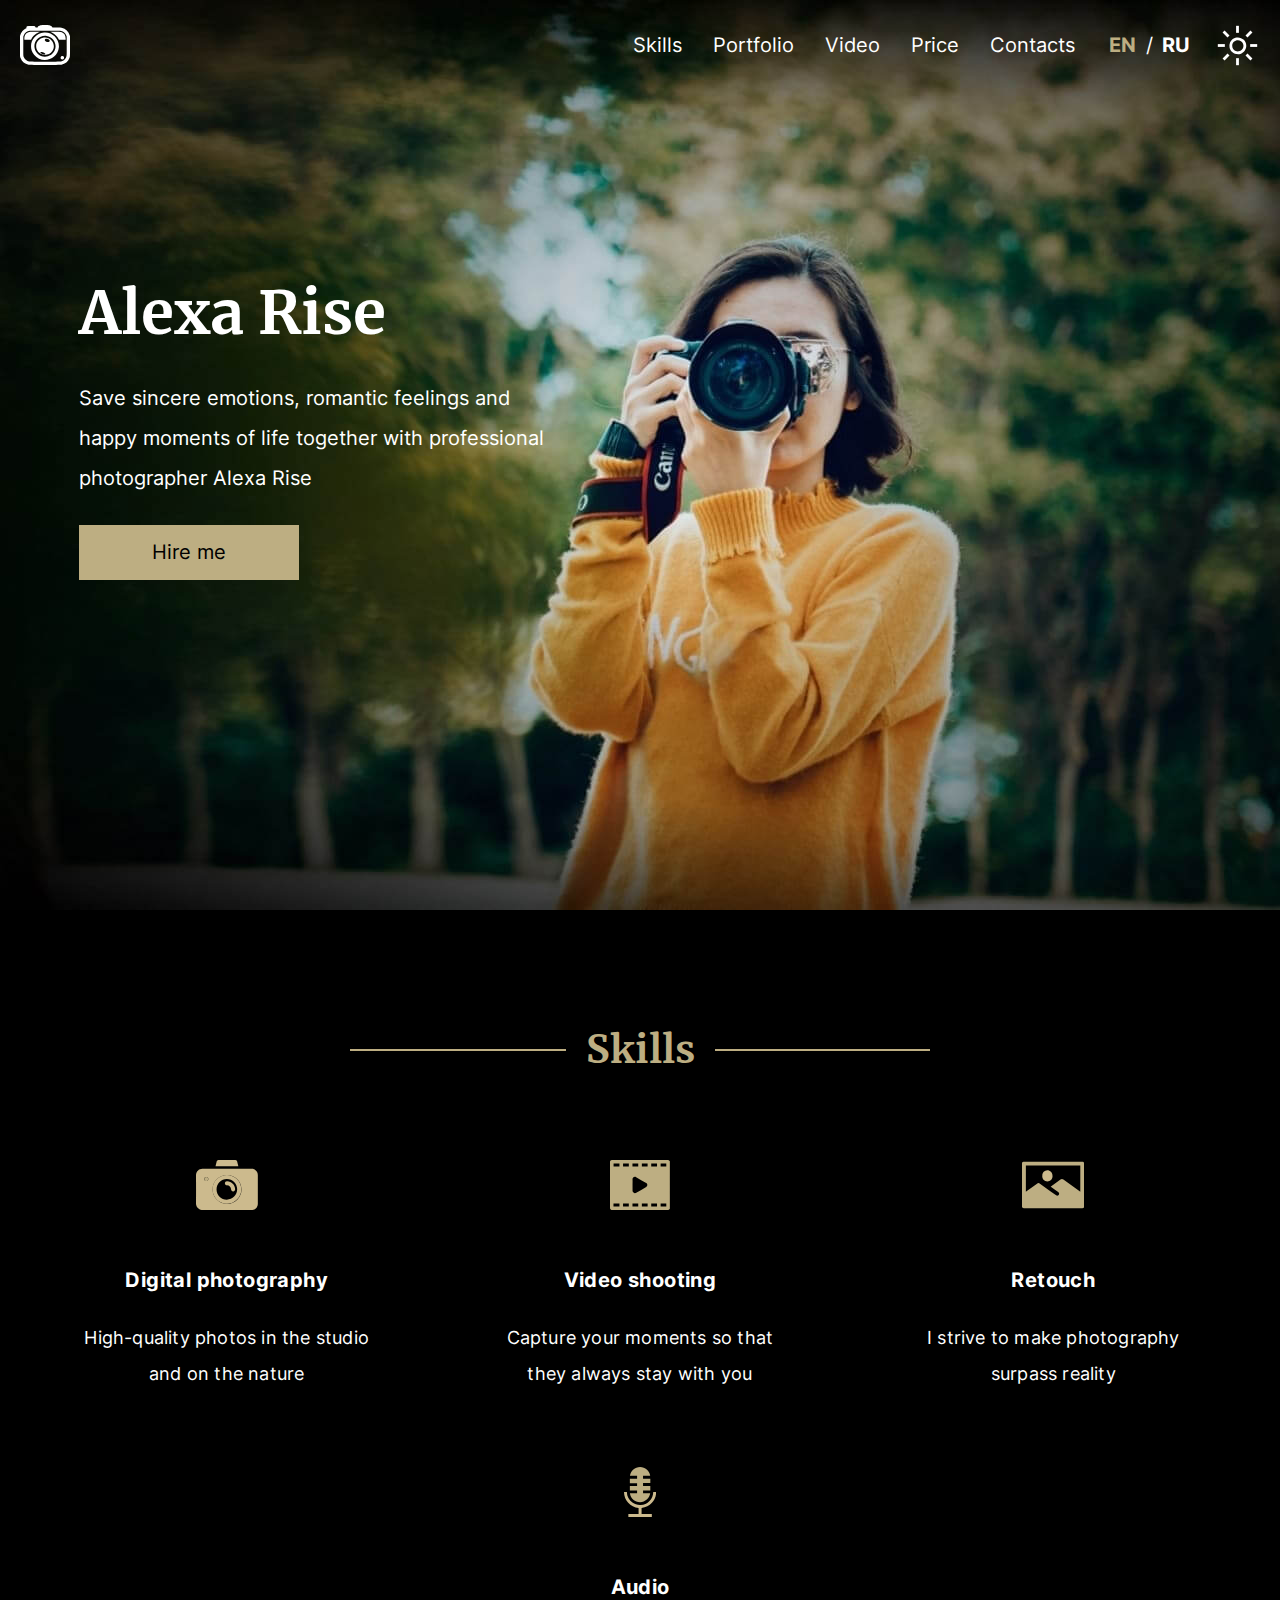
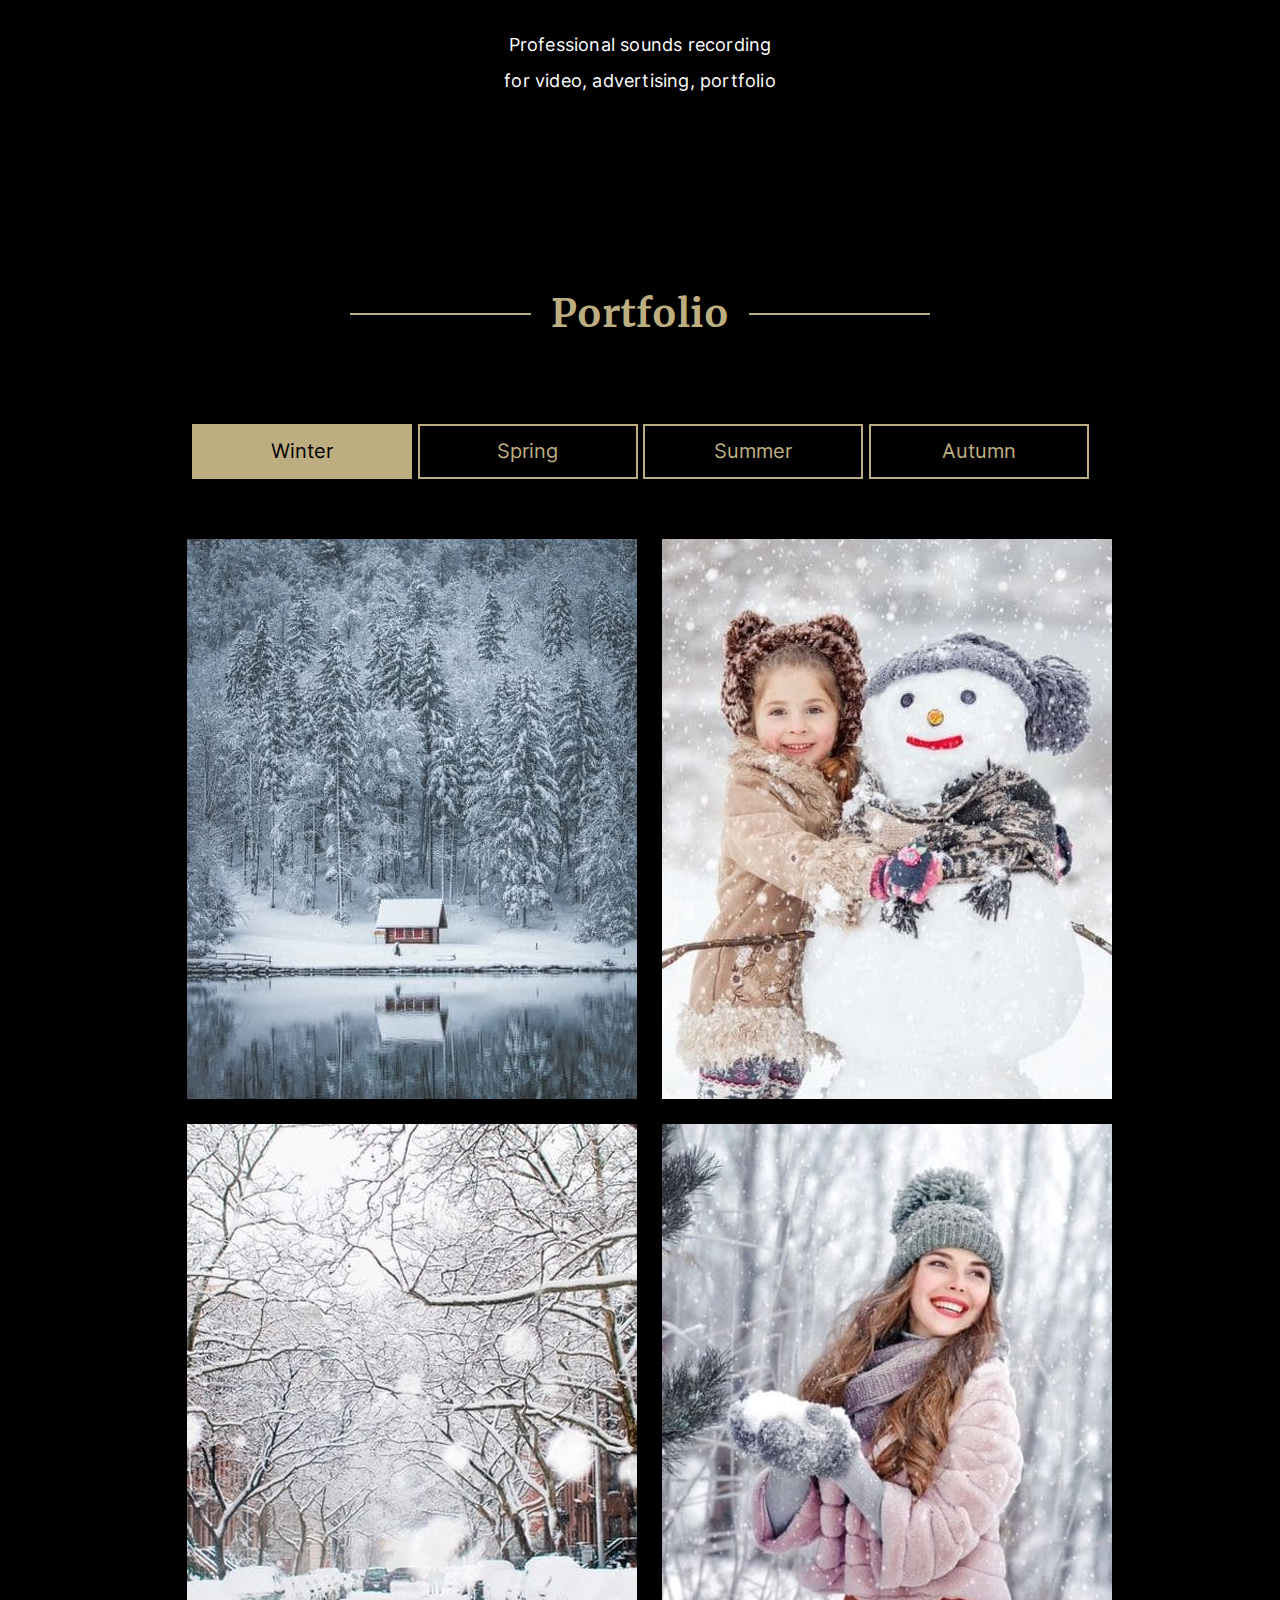
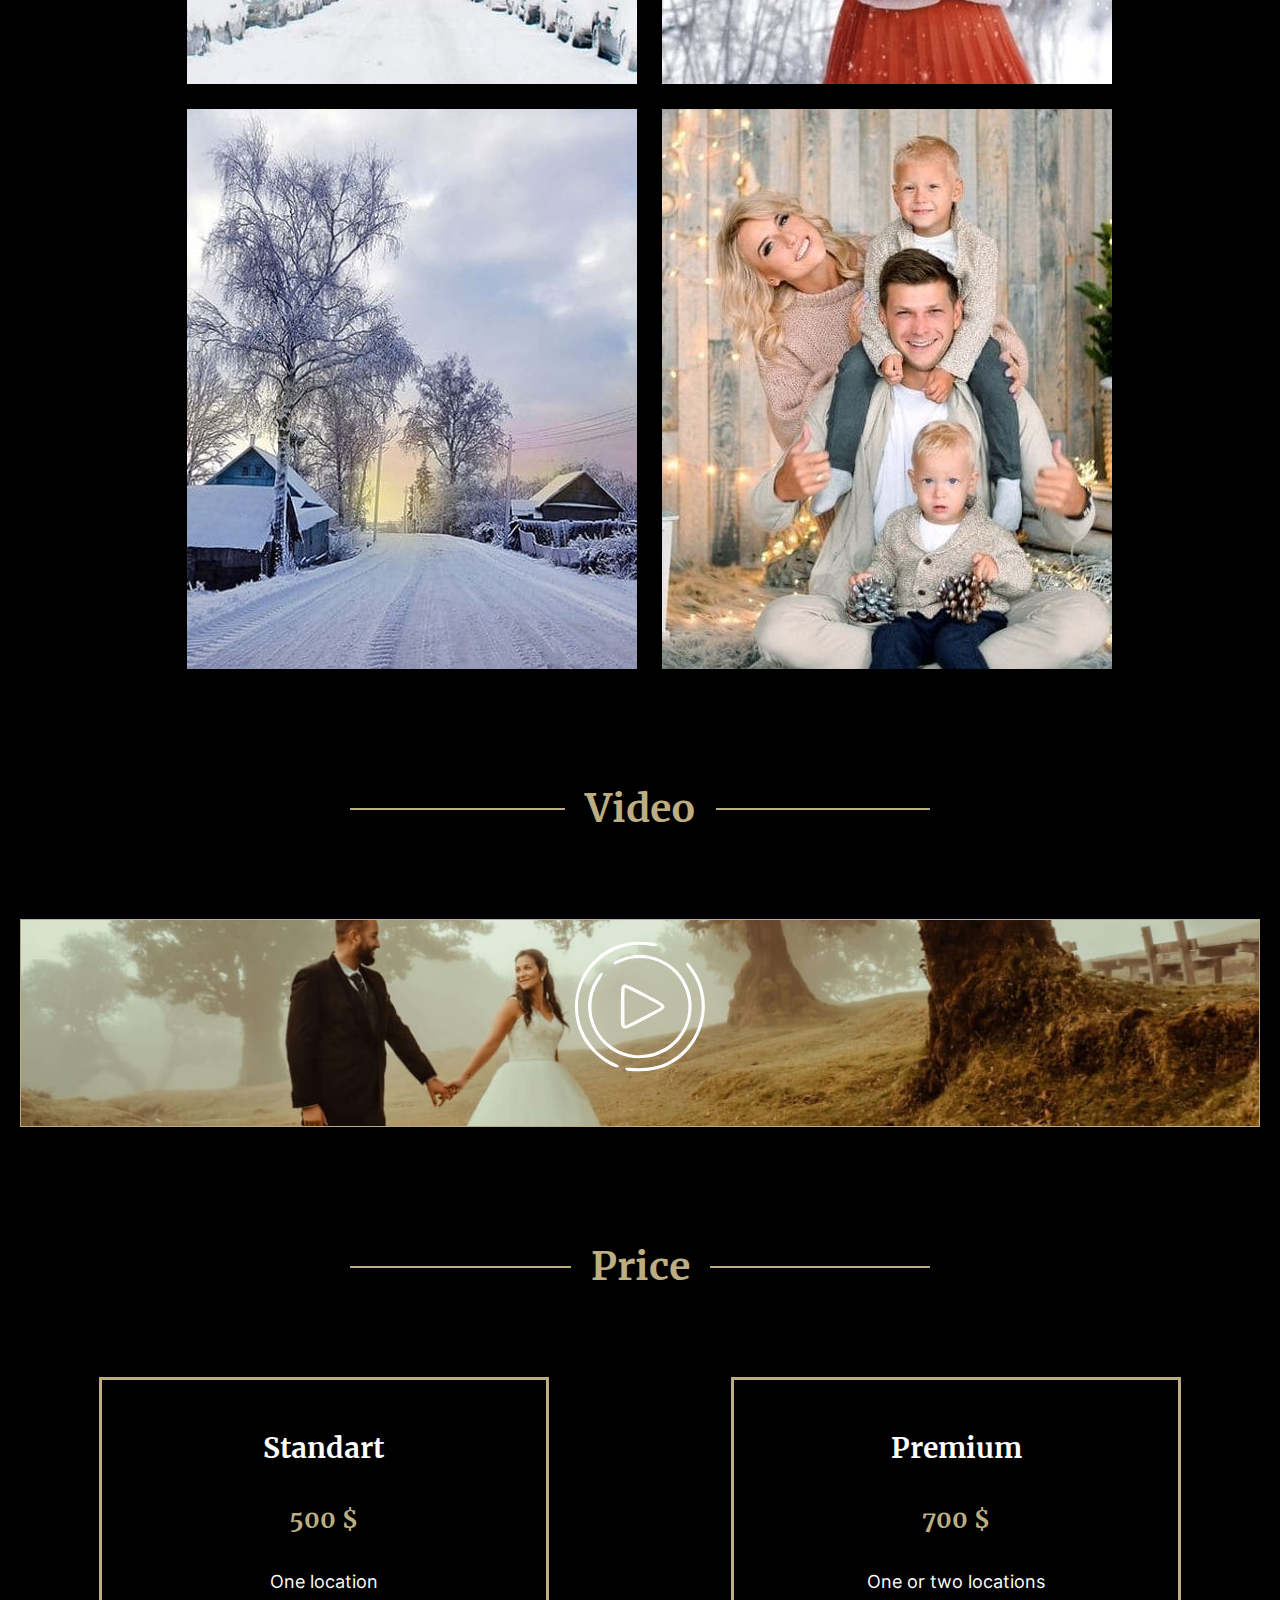
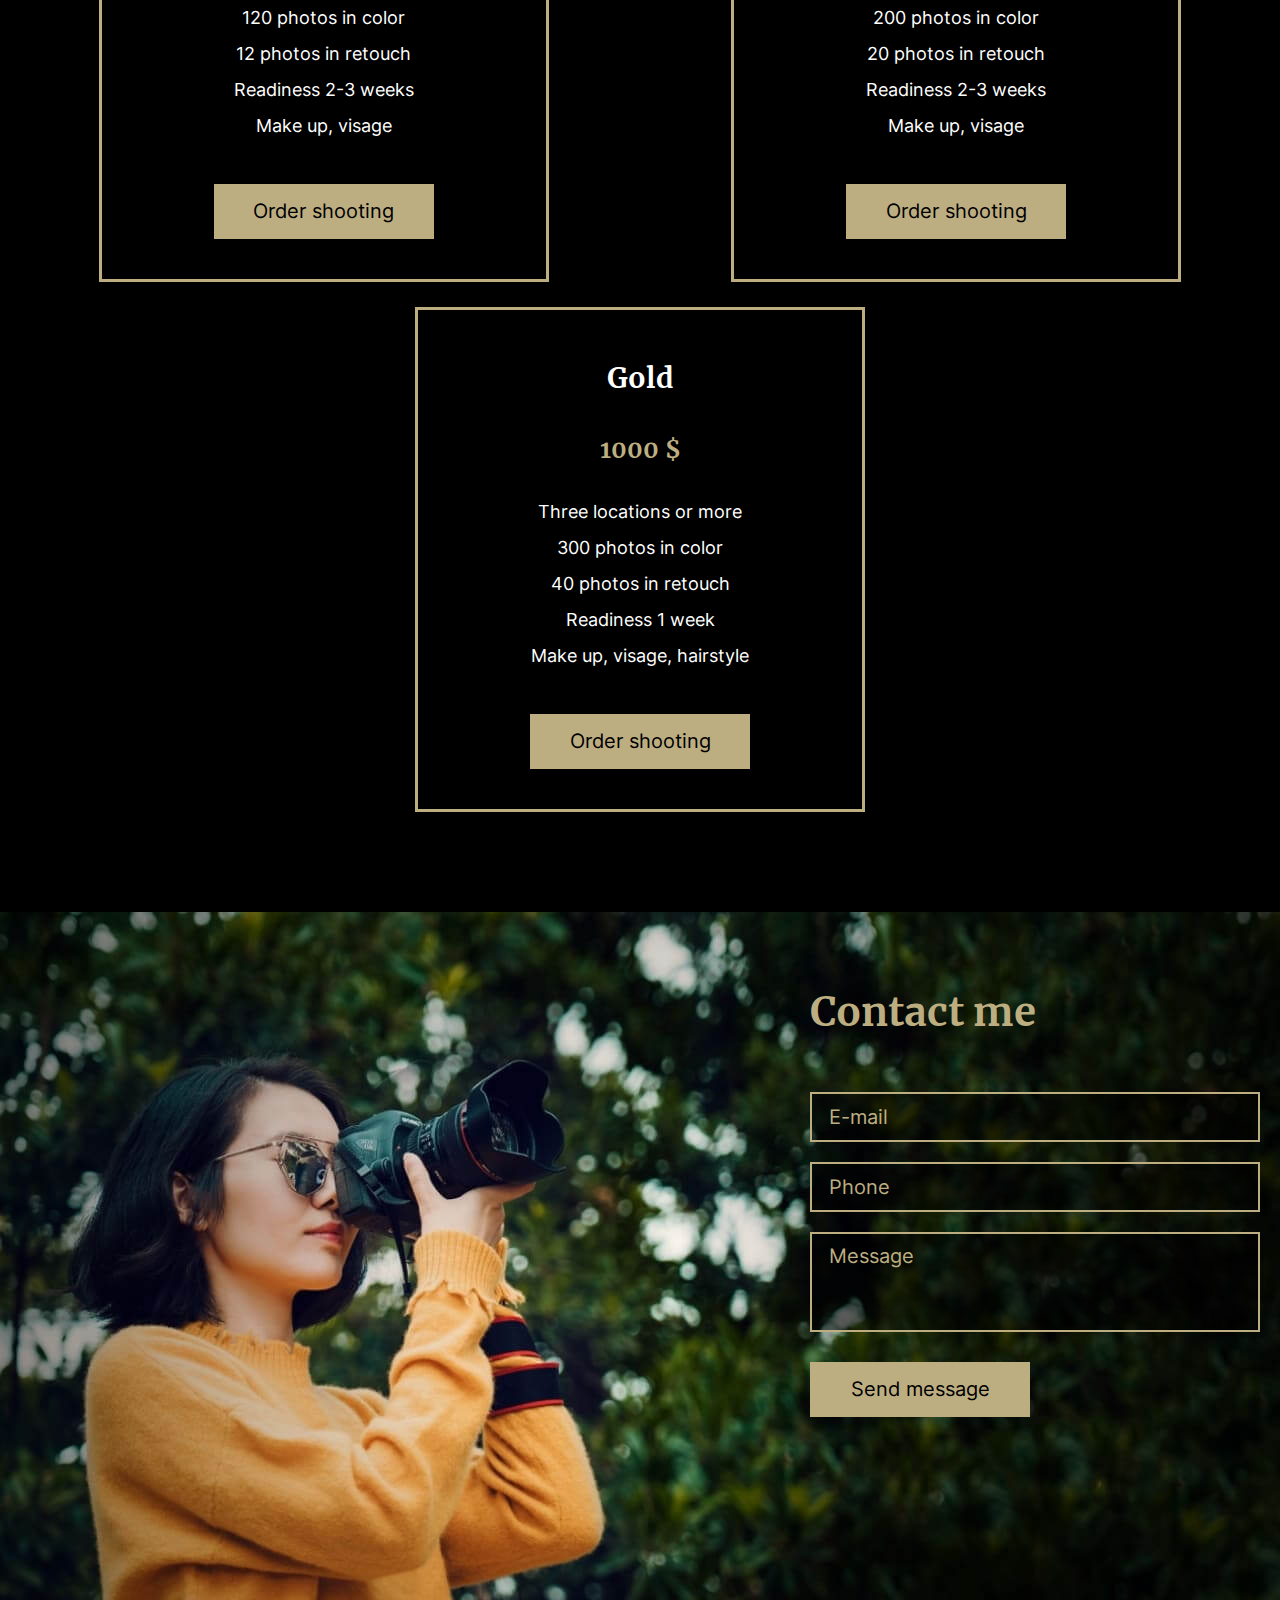
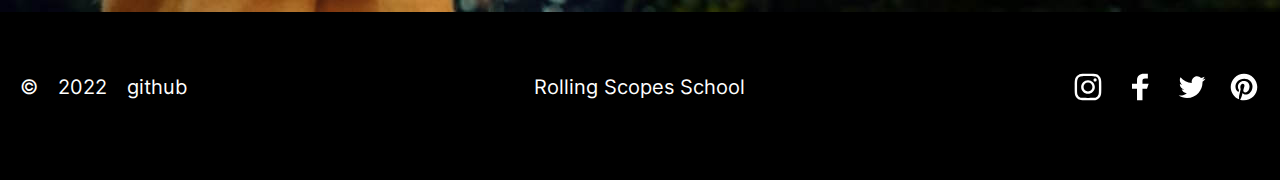
==== commit ad46b3c2: "feat: add video player" ====
--- a/portfolio/index.html
+++ b/portfolio/index.html
@@ -130,11 +130,18 @@
                     <div class="title">
                         <h2 data-i18="video">Video</h2>
                     </div>
-                    <div class="video-content">
-                        <img class="video-content__player" src="assets/img/video_player.jpg" alt="video">
-                        <button class="video-content__btn active"><svg class="icon">
-                                <use xlink:href="assets/svg/sprite.svg#play_unvisited"></use>
-                            </svg></button>
+                    <div class="video__content">
+                        <div class="video__preview"></div>
+                        <video class="video__player" src="./assets/video/video.mp4"></video>
+                        <div class="video__btn active"><svg class="icon"><use xlink:href="assets/svg/sprite.svg#play_unvisited"></use></svg>
+                        </div>
+                        <div class="video__controls">
+                            <svg class="icon icon-play"><use xlink:href="assets/svg/sprite.svg#play"></use></svg>
+                            <input class="progress" name="currentTime" type="range" value="0" min="0" max="100" step="1">
+                            <svg class="icon icon-volume"><use xlink:href="assets/svg/sprite.svg#volume"></use></svg>
+                            <input class="volume" name="volume"  type="range" value="50" min="0" max="100" step="1">
+                            <svg class="icon icon-fullscreen"><use xlink:href="assets/svg/sprite.svg#fullscreen"></use></svg>
+                        </div>
                     </div>
                 </div>
             </div>
--- a/portfolio/styles/index.css
+++ b/portfolio/styles/index.css
@@ -273,6 +273,11 @@
   }
 }
 
+html.light-theme,
+body.light-theme {
+  background: #ffffff;
+}
+
 .container {
   max-width: 1440px;
   margin: 0 auto;
@@ -350,7 +355,7 @@
 @media (max-width: 768px) {
   .header {
     height: 30px;
-    background-position: -5px -30px;
+    background-position: center -30px;
     background-size: auto 620px;
   }
 }
@@ -386,7 +391,7 @@
   cursor: pointer;
 }
 
-@media (max-width: 768px) {
+@media (max-width: 770px) {
   .header__inner .icon-btn {
     margin-left: 13px;
   }
@@ -596,6 +601,10 @@
   cursor: pointer;
 }
 
+.hamburger:hover .line {
+  background-color: #bdae82;
+}
+
 .hamburger.active .line:nth-child(2) {
   opacity: 0;
 }
@@ -645,7 +654,7 @@
 @media (max-width: 768px) {
   .hero {
     height: 590px;
-    background-position: -5px -60px;
+    background-position: center -60px;
     background-size: auto 620px;
   }
 }
@@ -723,96 +732,6 @@
 @media (max-width: 768px) {
   .skills__inner {
     padding: 0 20px;
-  }
-}
-
-.skills__inner .title {
-  position: relative;
-  padding-top: 100px;
-  padding-bottom: 60px;
-  width: 50%;
-  margin: 0 auto;
-  font-family: Merriweather;
-  font-weight: bold;
-  font-size: 26px;
-  line-height: 80px;
-  text-align: center;
-  color: #bdae82;
-  overflow-x: hidden;
-}
-
-@media (max-width: 768px) {
-  .skills__inner .title {
-    padding-top: 50px;
-    padding-bottom: 44px;
-    font-size: 22px;
-    width: 55%;
-    margin: 0 167px 0 160px;
-  }
-}
-
-@media (max-width: 750px) {
-  .skills__inner .title {
-    width: 50%;
-    margin: 0 auto;
-  }
-}
-
-.skills__inner .title::after {
-  content: "";
-  display: block;
-  height: 2px;
-  width: 36%;
-  position: absolute;
-  top: 58%;
-  right: 0;
-  background-color: #bdae82;
-}
-
-@media (max-width: 1268px) {
-  .skills__inner .title::after {
-    width: 32%;
-  }
-}
-
-@media (max-width: 768px) {
-  .skills__inner .title::after {
-    top: 51%;
-  }
-}
-
-@media (max-width: 700px) {
-  .skills__inner .title::after {
-    width: 25%;
-  }
-}
-
-.skills__inner .title::before {
-  content: "";
-  display: block;
-  height: 2px;
-  width: 36%;
-  position: absolute;
-  top: 58%;
-  left: 0;
-  background-color: #bdae82;
-}
-
-@media (max-width: 1268px) {
-  .skills__inner .title::before {
-    width: 32%;
-  }
-}
-
-@media (max-width: 768px) {
-  .skills__inner .title::before {
-    top: 51%;
-  }
-}
-
-@media (max-width: 700px) {
-  .skills__inner .title::before {
-    width: 25%;
   }
 }
 
@@ -911,116 +830,6 @@
 .portfolio.light-theme .btn.active, .portfolio.light-theme .btn:hover {
   background: #1c1c1c;
   color: #bdae82;
-}
-
-.portfolio__inner .title {
-  position: relative;
-  padding-top: 110px;
-  padding-bottom: 60px;
-  width: 50%;
-  margin: 0 auto;
-  font-family: Merriweather;
-  font-weight: bold;
-  font-size: 26px;
-  line-height: 80px;
-  text-align: center;
-  color: #bdae82;
-  overflow-x: hidden;
-}
-
-@media (max-width: 768px) {
-  .portfolio__inner .title {
-    padding-top: 85px;
-    padding-bottom: 50px;
-    font-size: 22px;
-    width: 50%;
-    margin: 0 167px 0 187px;
-  }
-}
-
-@media (max-width: 750px) {
-  .portfolio__inner .title {
-    width: 50%;
-    margin: 0 auto;
-  }
-}
-
-@media (max-width: 650px) {
-  .portfolio__inner .title {
-    width: 70%;
-  }
-}
-
-.portfolio__inner .title::after {
-  content: "";
-  display: block;
-  height: 2px;
-  width: 39%;
-  position: absolute;
-  top: 58%;
-  right: 0;
-  background-color: #bdae82;
-}
-
-@media (min-width: 1269px) {
-  .portfolio__inner .title::after {
-    width: 31%;
-    top: 59.5%;
-  }
-}
-
-@media (max-width: 1268px) {
-  .portfolio__inner .title::after {
-    width: 24%;
-  }
-}
-
-@media (max-width: 768px) {
-  .portfolio__inner .title::after {
-    top: 57.5%;
-  }
-}
-
-@media (max-width: 700px) {
-  .portfolio__inner .title::after {
-    width: 25%;
-  }
-}
-
-.portfolio__inner .title::before {
-  content: "";
-  display: block;
-  height: 2px;
-  width: 34%;
-  position: absolute;
-  top: 58%;
-  left: 0;
-  background-color: #bdae82;
-}
-
-@media (min-width: 1269px) {
-  .portfolio__inner .title::before {
-    width: 31%;
-    top: 59.5%;
-  }
-}
-
-@media (max-width: 1268px) {
-  .portfolio__inner .title::before {
-    width: 24%;
-  }
-}
-
-@media (max-width: 768px) {
-  .portfolio__inner .title::before {
-    top: 57.5%;
-  }
-}
-
-@media (max-width: 700px) {
-  .portfolio__inner .title::before {
-    width: 25%;
-  }
 }
 
 .tabs {
@@ -1074,146 +883,159 @@
 }
 
 /*========================== VIDEO =======================================================================*/
-.video__inner .title {
+.video__content {
+  display: -ms-grid;
+  display: grid;
+  -webkit-box-align: center;
+      -ms-flex-align: center;
+          align-items: center;
+  border: 1px solid #bdae82;
   position: relative;
-  padding-top: 100px;
-  padding-bottom: 60px;
-  width: 50%;
-  margin: 0 auto;
-  font-family: Merriweather;
-  font-weight: bold;
-  font-size: 26px;
-  line-height: 80px;
-  text-align: center;
-  color: #bdae82;
-  overflow-x: hidden;
-}
-
-@media (max-width: 768px) {
-  .video__inner .title {
-    padding-top: 80px;
-    padding-bottom: 50px;
-    font-size: 22px;
-    width: 50%;
-    margin: 0 167px 0 187px;
-  }
-}
-
-@media (max-width: 750px) {
-  .video__inner .title {
-    width: 50%;
-    margin: 0 auto;
-  }
-}
-
-.video__inner .title::after {
-  content: "";
-  display: block;
-  height: 2px;
-  width: 39%;
+  -ms-grid-rows: 1fr auto;
+      grid-template-rows: 1fr auto;
+  gap: 10px;
+  width: 100%;
+  max-width: 1400px;
+}
+
+.video__content:-webkit-full-screen .icon-fullscreen:hover {
+  -webkit-transform: scale(0.8);
+          transform: scale(0.8);
+}
+
+.video__content:-moz-full-screen .icon-fullscreen:hover {
+  transform: scale(0.8);
+}
+
+.video__content:-ms-fullscreen .icon-fullscreen:hover {
+  transform: scale(0.8);
+}
+
+.video__content:fullscreen .icon-fullscreen:hover {
+  -webkit-transform: scale(0.8);
+          transform: scale(0.8);
+}
+
+.video__preview {
   position: absolute;
-  top: 58%;
+  top: 0;
+  left: 0;
   right: 0;
-  background-color: #bdae82;
-}
-
-@media (max-width: 1268px) {
-  .video__inner .title::after {
-    width: 32%;
-  }
-}
-
-@media (max-width: 768px) {
-  .video__inner .title::after {
-    top: 56.5%;
-  }
-}
-
-@media (max-width: 700px) {
-  .video__inner .title::after {
-    width: 25%;
-  }
-}
-
-.video__inner .title::before {
-  content: "";
-  display: block;
-  height: 2px;
-  width: 39%;
-  position: absolute;
-  top: 58%;
-  left: 0;
-  background-color: #bdae82;
-}
-
-@media (max-width: 1268px) {
-  .video__inner .title::before {
-    width: 32%;
-  }
-}
-
-@media (max-width: 768px) {
-  .video__inner .title::before {
-    top: 56.5%;
-  }
-}
-
-@media (max-width: 700px) {
-  .video__inner .title::before {
-    width: 25%;
-  }
-}
-
-.video-content {
-  position: relative;
-}
-
-.video-content__btn {
+  bottom: 0;
+  z-index: 11;
+  background: url("../assets/img/video_player.jpg") center center/cover no-repeat;
+  -webkit-transition: all 0.5s ease-in-out;
+  transition: all 0.5s ease-in-out;
+  cursor: pointer;
+}
+
+.video__player {
+  width: 100%;
+  height: auto;
+}
+
+.video__btn {
   position: absolute;
   top: 50%;
   left: 50%;
+  -webkit-transform: translate(-50%, -55%);
+          transform: translate(-50%, -55%);
+  z-index: 100;
   background: transparent;
   border: 0;
-}
-
-.video-content__btn .icon {
+  cursor: pointer;
+}
+
+.video__btn .icon {
   width: 130px;
   height: 130px;
-  -webkit-transform: translate(-54%, -57%);
-          transform: translate(-54%, -57%);
-}
-
-@media (max-width: 768px) {
-  .video-content__btn .icon {
+}
+
+@media (max-width: 768px) {
+  .video__btn .icon {
     width: 65px;
     height: 65px;
-    -webkit-transform: translate(-49%, -64%);
-            transform: translate(-49%, -64%);
-  }
-}
-
-@media (min-width: 769px) {
-  .video-content__player {
-    width: 100%;
-    max-width: 1400px;
-  }
-}
-
-@media (max-width: 768px) {
-  .video-content__player {
-    max-width: 808px;
-    height: 418px;
-    position: relative;
-    left: -20px;
-  }
-}
-
-@media (max-width: 767px) {
-  .video-content__player {
-    max-width: 100%;
-    height: auto;
-    left: 20px;
-  }
+  }
+}
+
+.video__controls {
+  display: -ms-grid;
+  display: grid;
+  -webkit-box-align: center;
+      -ms-flex-align: center;
+          align-items: center;
+  -ms-grid-columns: auto 1fr auto 15% auto;
+      grid-template-columns: auto 1fr auto 15% auto;
+  gap: 10px;
+  padding: 0 10px 10px;
+}
+
+.video__controls .icon-play,
+.video__controls .icon-volume,
+.video__controls .icon-fullscreen {
+  width: 40px;
+  height: 36px;
+  -webkit-transition: 0.3s;
+  transition: 0.3s;
+  cursor: pointer;
+}
+
+@media (max-width: 768px) {
+  .video__controls .icon-play,
+  .video__controls .icon-volume,
+  .video__controls .icon-fullscreen {
+    width: 32px;
+    height: 32px;
+  }
+}
+
+.video__controls .icon-fullscreen {
+  -webkit-transition: -webkit-transform 0.3s ease-in-out;
+  transition: -webkit-transform 0.3s ease-in-out;
+  transition: transform 0.3s ease-in-out;
+  transition: transform 0.3s ease-in-out, -webkit-transform 0.3s ease-in-out;
+}
+
+.video__controls .icon-fullscreen:hover {
+  -webkit-transform: scale(1.2);
+          transform: scale(1.2);
+}
+
+@media (max-width: 768px) {
+  .video__controls {
+    -webkit-box-pack: justify;
+        -ms-flex-pack: justify;
+            justify-content: space-between;
+  }
+}
+
+.video__controls .progress,
+.video__controls .volume {
+  background: -webkit-gradient(linear, left top, right top, from(#bdae82), color-stop(0%, #bdae82), color-stop(0%, #c8c8c8), to(#c8c8c8));
+  background: linear-gradient(to right, #bdae82 0%, #bdae82 0%, #c8c8c8 0%, #c8c8c8 100%);
+  height: 15px;
+  border: 1px solid black;
+  border-radius: 5px;
+  outline: none;
+  -webkit-transition: background 0.5ms ease-in;
+  transition: background 0.5ms ease-in;
+  -webkit-appearance: none;
+}
+
+.video__controls .progress::-webkit-slider-thumb,
+.video__controls .volume::-webkit-slider-thumb {
+  width: 15px;
+  height: 15px;
+  border-radius: 50%;
+  -webkit-appearance: none;
+  cursor: ew-resize;
+  background: #fff;
+}
+
+.video__controls .volume {
+  /* width: calc(20% - 40px); */
+  background: -webkit-gradient(linear, left top, right top, color-stop(50%, #bdae82), color-stop(50%, #bdae82), color-stop(0%, #c8c8c8), to(#c8c8c8));
+  background: linear-gradient(to right, #bdae82 50%, #bdae82 50%, #c8c8c8 0%, #c8c8c8 100%);
 }
 
 /*========================== PRICE =======================================================================*/
@@ -1234,112 +1056,6 @@
 @media (max-width: 768px) {
   .price__inner {
     padding-bottom: 13px;
-  }
-}
-
-.price__inner .title {
-  position: relative;
-  padding-top: 82px;
-  padding-bottom: 60px;
-  width: 50%;
-  margin: 0 auto;
-  font-family: Merriweather;
-  font-weight: bold;
-  font-size: 26px;
-  line-height: 80px;
-  text-align: center;
-  color: #bdae82;
-  overflow-x: hidden;
-}
-
-@media (max-width: 768px) {
-  .price__inner .title {
-    padding-top: 62px;
-    padding-bottom: 50px;
-    font-size: 22px;
-    width: 50%;
-    margin: 0 167px 0 187px;
-  }
-}
-
-@media (max-width: 750px) {
-  .price__inner .title {
-    width: 50%;
-    margin: 0 auto;
-  }
-}
-
-.price__inner .title::after {
-  content: "";
-  display: block;
-  height: 2px;
-  width: 39%;
-  position: absolute;
-  top: 56%;
-  right: 0;
-  background-color: #bdae82;
-}
-
-@media (min-width: 1269px) {
-  .price__inner .title::after {
-    width: 40%;
-    top: 54.5%;
-  }
-}
-
-@media (max-width: 1268px) {
-  .price__inner .title::after {
-    width: 33%;
-    top: 55%;
-  }
-}
-
-@media (max-width: 768px) {
-  .price__inner .title::after {
-    top: 53%;
-  }
-}
-
-@media (max-width: 700px) {
-  .price__inner .title::after {
-    width: 25%;
-  }
-}
-
-.price__inner .title::before {
-  content: "";
-  display: block;
-  height: 2px;
-  width: 39%;
-  position: absolute;
-  top: 56%;
-  left: 0;
-  background-color: #bdae82;
-}
-
-@media (min-width: 1269px) {
-  .price__inner .title::before {
-    width: 40%;
-    top: 54.5%;
-  }
-}
-
-@media (max-width: 1268px) {
-  .price__inner .title::before {
-    width: 33%;
-    top: 55%;
-  }
-}
-
-@media (max-width: 768px) {
-  .price__inner .title::before {
-    top: 53%;
-  }
-}
-
-@media (max-width: 700px) {
-  .price__inner .title::before {
-    width: 25%;
   }
 }
 
@@ -1799,3 +1515,42 @@
 .light-theme:hover {
   color: #1c1c1c;
 }
+
+.title {
+  padding: 80px 0 8px;
+  display: -webkit-box;
+  display: -ms-flexbox;
+  display: flex;
+  -webkit-box-pack: justify;
+      -ms-flex-pack: justify;
+          justify-content: space-between;
+  -webkit-box-align: center;
+      -ms-flex-align: center;
+          align-items: center;
+  max-width: 50%;
+  margin: 20px auto 62px auto;
+  font-family: Merriweather;
+  font-weight: bold;
+  font-size: 26px;
+  line-height: 80px;
+  text-align: center;
+  color: #bdae82;
+}
+
+.title::after, .title::before {
+  content: "";
+  height: 2px;
+  width: 100%;
+  max-width: 274px;
+  margin: 0 20px;
+  background-color: #bdae82;
+}
+
+@media (max-width: 768px) {
+  .title {
+    font-size: 22px;
+    line-height: 60px;
+    margin: 15px auto 32px auto;
+  }
+}
+/*# sourceMappingURL=index.css.map */